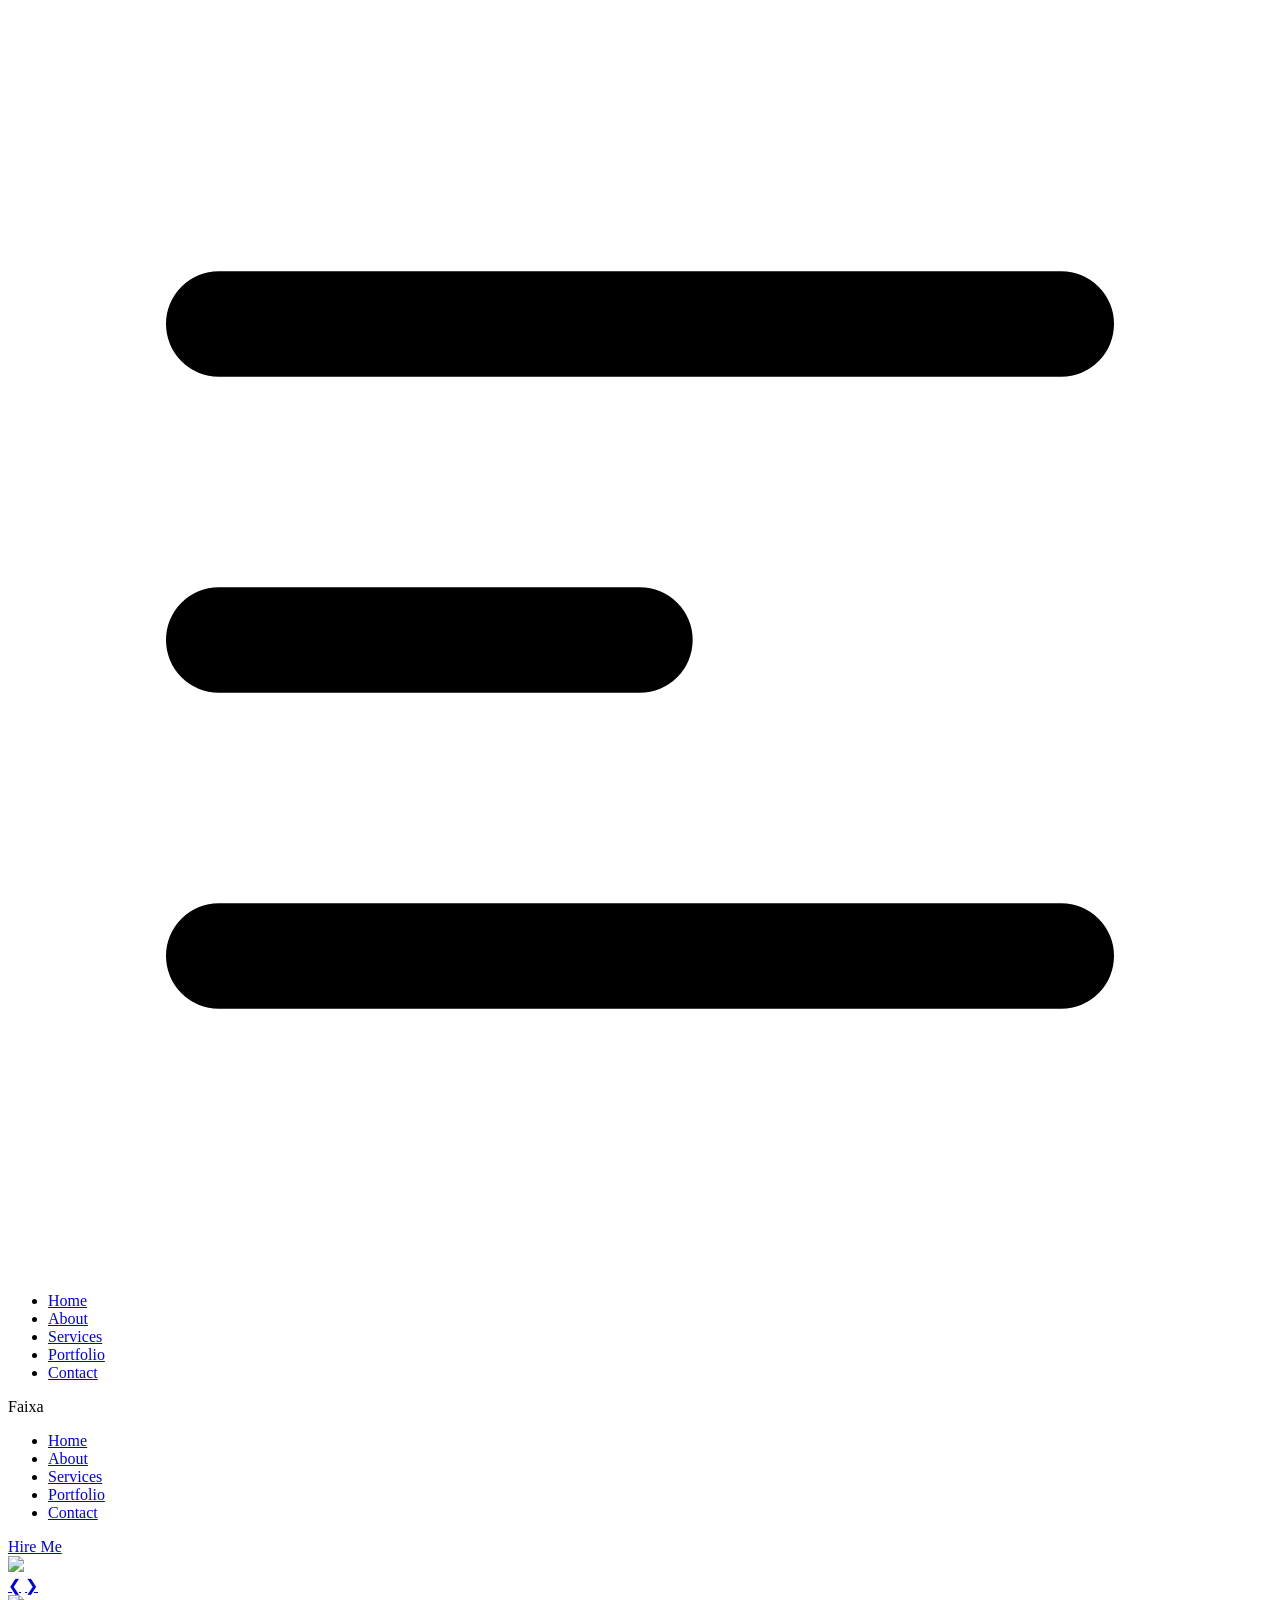
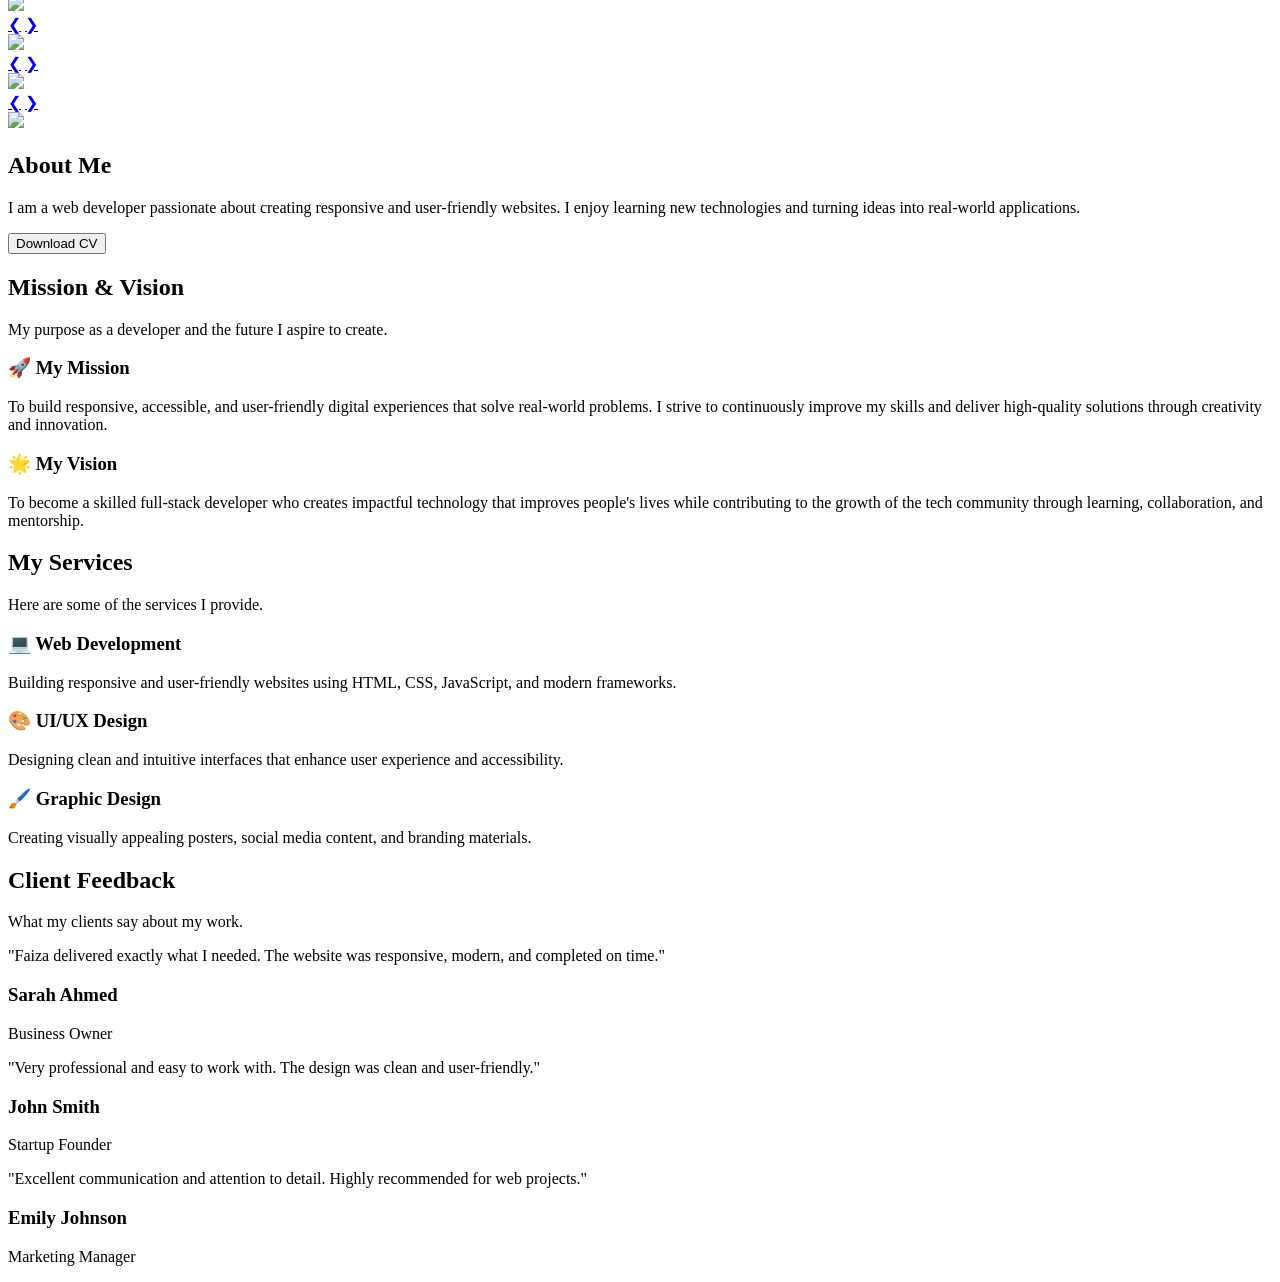
==== index.html @ 0e7f61b5 "Updaing navbar page links to navigate to different pages instead of sections within the same page." ====
<!DOCTYPE html>
<html lang="en">
<head>
    <meta charset="UTF-8">
    <meta name="viewport" content="width=device-width, initial-scale=1.0">
    <script src="https://cdn.jsdelivr.net/npm/@tailwindcss/browser@4"></script>
    <link href="https://cdn.jsdelivr.net/npm/daisyui@5" rel="stylesheet" type="text/css" />
    
    <title>My Portfolio</title>
</head>
<body>
    <nav class="bg-base-100 shadow-sm">
        <div class="navbar  container mx-auto">
  <div class="navbar-start">
    <div class="dropdown">
      <div tabindex="0" role="button" class="btn btn-ghost lg:hidden">
        <svg xmlns="http://www.w3.org/2000/svg" class="h-5 w-5" fill="none" viewBox="0 0 24 24" stroke="currentColor"> <path stroke-linecap="round" stroke-linejoin="round" stroke-width="2" d="M4 6h16M4 12h8m-8 6h16" /> </svg>
      </div>
      <ul
        tabindex="-1"
        class="menu menu-sm dropdown-content bg-base-100 rounded-box z-1 mt-3 w-52 p-2 shadow">
        <li><a href="home.html">Home</a></li>
      <li><a href="about.html">About</a></li>
      <li><a href="services.html">Services</a></li>
      <li><a href="portfolio.html">Portfolio</a></li>
      <li><a href="contact.html">Contact</a></li>
      </ul>
    </div>
    <a class="btn btn-ghost text-xl">Faixa</a>
  </div>

  <div class="navbar-center hidden lg:flex">
    <ul class="menu menu-horizontal px-1">
      <li><a href="home.html">Home</a></li>
      <li><a href="about.html">About</a></li>
      <li><a href="services.html">Services</a></li>
      <li><a href="portfolio.html">Portfolio</a></li>
      <li><a href="contact.html">Contact</a></li>
      
    </ul>
  </div>
  <div class="navbar-end">
    <a href="#hireme" class="btn">Hire Me</a>
  </div>
</div>
    </nav>
    <main><div class="carousel w-full">
  <div id="slide1" class="carousel-item relative w-full h-[600px]">
    <img
      src="https://i.pinimg.com/736x/22/bc/8e/22bc8ebef610eb881071e1a7007a7a80.jpg"
      class="w-full" />
    <div class="absolute left-5 right-5 top-1/2 flex -translate-y-1/2 transform justify-between">
      <a href="#slide4" class="btn btn-circle">❮</a>
      <a href="#slide2" class="btn btn-circle">❯</a>
    </div>
  </div>
  <div id="slide2" class="carousel-item relative w-full h-[600px]">
    <img
      src="https://i.pinimg.com/736x/4d/c4/6d/4dc46d4b3dd1cd8c952646f09e7aed79.jpg"
      class="w-full" />
    <div class="absolute left-5 right-5 top-1/2 flex -translate-y-1/2 transform justify-between">
      <a href="#slide1" class="btn btn-circle">❮</a>
      <a href="#slide3" class="btn btn-circle">❯</a>
    </div>
  </div>
  <div id="slide3" class="carousel-item relative w-full h-[600px]">
    <img
      src="https://i.pinimg.com/736x/68/aa/61/68aa613db13accf414562a2ec1fd72d7.jpg"
      class="w-full" />
    <div class="absolute left-5 right-5 top-1/2 flex -translate-y-1/2 transform justify-between">
      <a href="#slide2" class="btn btn-circle">❮</a>
      <a href="#slide4" class="btn btn-circle">❯</a>
    </div>
  </div>
  <div id="slide4" class="carousel-item relative w-full h-[600px]">
    <img
      src="https://i.pinimg.com/736x/a2/8c/6e/a28c6ef8f3b2a5c04f98ae726b7cadd8.jpg"
      class="w-full" />
    <div class="absolute left-5 right-5 top-1/2 flex -translate-y-1/2 transform justify-between">
      <a href="#slide3" class="btn btn-circle">❮</a>
      <a href="#slide1" class="btn btn-circle">❯</a>
    </div>
  </div>
</div>
  
 <section>
    <div class="container mx-auto my-10">
    <div class="grid lg:grid-cols-2 items-center w-full max-w-7xl mx-auto px-16 gap-16">

        <!-- Left -->
        <div class="flex-1">
            <img
                src="https://avatars.githubusercontent.com/u/109524293?v=4"
                class="w-full h-auto rounded-lg shadow-md"
            />
        </div>

        <!-- Right -->
        <div>
            <h1 class="text-6xl font-bold mb-6">
                About Me
            </h1>

            <p class="text-lg leading-8 mb-8">
                I am a web developer passionate about creating responsive
                and user-friendly websites. I enjoy learning new technologies
                and turning ideas into real-world applications.
            </p>

            <button class="btn btn-primary">
                Download CV
            </button>
        </div>

    </div>
</div>
 </section>

 <section class="bg-base-200 py-20">
    <div class="container mx-auto px-6">

        <!-- Section Title -->
        <div class="text-center mb-12">
            <h2 class="text-5xl font-bold">Mission & Vision</h2>
            <p class="mt-4 text-lg">
                My purpose as a developer and the future I aspire to create.
            </p>
        </div>

        <!-- Cards -->
        <div class="grid md:grid-cols-2 gap-8">

            <!-- Mission Card -->
            <div class="card bg-base-100 shadow-xl">
                <div class="card-body">
                    <h3 class="card-title text-3xl">
                        🚀 My Mission
                    </h3>

                    <p class="text-lg leading-8">
                        To build responsive, accessible, and user-friendly
                        digital experiences that solve real-world problems.
                        I strive to continuously improve my skills and deliver
                        high-quality solutions through creativity and innovation.
                    </p>
                </div>
            </div>

            <!-- Vision Card -->
            <div class="card bg-base-100 shadow-xl">
                <div class="card-body">
                    <h3 class="card-title text-3xl">
                        🌟 My Vision
                    </h3>

                    <p class="text-lg leading-8">
                        To become a skilled full-stack developer who creates
                        impactful technology that improves people's lives while
                        contributing to the growth of the tech community through
                        learning, collaboration, and mentorship.
                    </p>
                </div>
            </div>

        </div>

    </div>
</section>

<section id="services" class="py-20">
    <div class="container mx-auto px-6">

        <!-- Section Title -->
        <div class="text-center mb-12">
            <h2 class="text-5xl font-bold">My Services</h2>
            <p class="mt-4 text-lg">
                Here are some of the services I provide.
            </p>
        </div>

        <!-- Services Cards -->
        <div class="grid md:grid-cols-2 lg:grid-cols-3 gap-8">

            <!-- Web Development -->
            <div class="card bg-base-100 shadow-md">
                <div class="card-body">
                    <h3 class="card-title text-2xl">
                        💻 Web Development
                    </h3>
                    <p>
                        Building responsive and user-friendly websites using
                        HTML, CSS, JavaScript, and modern frameworks.
                    </p>
                </div>
            </div>

            <!-- UI/UX Design -->
            <div class="card bg-base-100 shadow-md">
                <div class="card-body">
                    <h3 class="card-title text-2xl">
                        🎨 UI/UX Design
                    </h3>
                    <p>
                        Designing clean and intuitive interfaces that enhance
                        user experience and accessibility.
                    </p>
                </div>
            </div>

            <!-- Graphic Design -->
            <div class="card bg-base-100 shadow-md">
                <div class="card-body">
                    <h3 class="card-title text-2xl">
                        🖌️ Graphic Design
                    </h3>
                    <p>
                        Creating visually appealing posters, social media
                        content, and branding materials.
                    </p>
                </div>
            </div>

        </div>

    </div>
</section>

<section class="bg-base-200 py-20">
    <div class="container mx-auto px-6">

        <!-- Section Title -->
        <div class="text-center mb-12">
            <h2 class="text-5xl font-bold">Client Feedback</h2>
            <p class="mt-4 text-lg">
                What my clients say about my work.
            </p>
        </div>

        <!-- Testimonials -->
        <div class="grid md:grid-cols-2 lg:grid-cols-3 gap-8">

            <!-- Testimonial 1 -->
            <div class="card bg-base-100 shadow-md">
                <div class="card-body">
                    <p>
                        "Faiza delivered exactly what I needed. The website was
                        responsive, modern, and completed on time."
                    </p>

                    <div class="mt-4">
                        <h3 class="font-bold">Sarah Ahmed</h3>
                        <p class="text-sm opacity-70">Business Owner</p>
                    </div>
                </div>
            </div>

            <!-- Testimonial 2 -->
            <div class="card bg-base-100 shadow-md">
                <div class="card-body">
                    <p>
                        "Very professional and easy to work with. The design
                        was clean and user-friendly."
                    </p>

                    <div class="mt-4">
                        <h3 class="font-bold">John Smith</h3>
                        <p class="text-sm opacity-70">Startup Founder</p>
                    </div>
                </div>
            </div>

            <!-- Testimonial 3 -->
            <div class="card bg-base-100 shadow-md">
                <div class="card-body">
                    <p>
                        "Excellent communication and attention to detail.
                        Highly recommended for web projects."
                    </p>

                    <div class="mt-4">
                        <h3 class="font-bold">Emily Johnson</h3>
                        <p class="text-sm opacity-70">Marketing Manager</p>
                    </div>
                </div>
            </div>

        </div>

    </div>
</section>
  </main>
    <footer></footer>
</body>
</html>
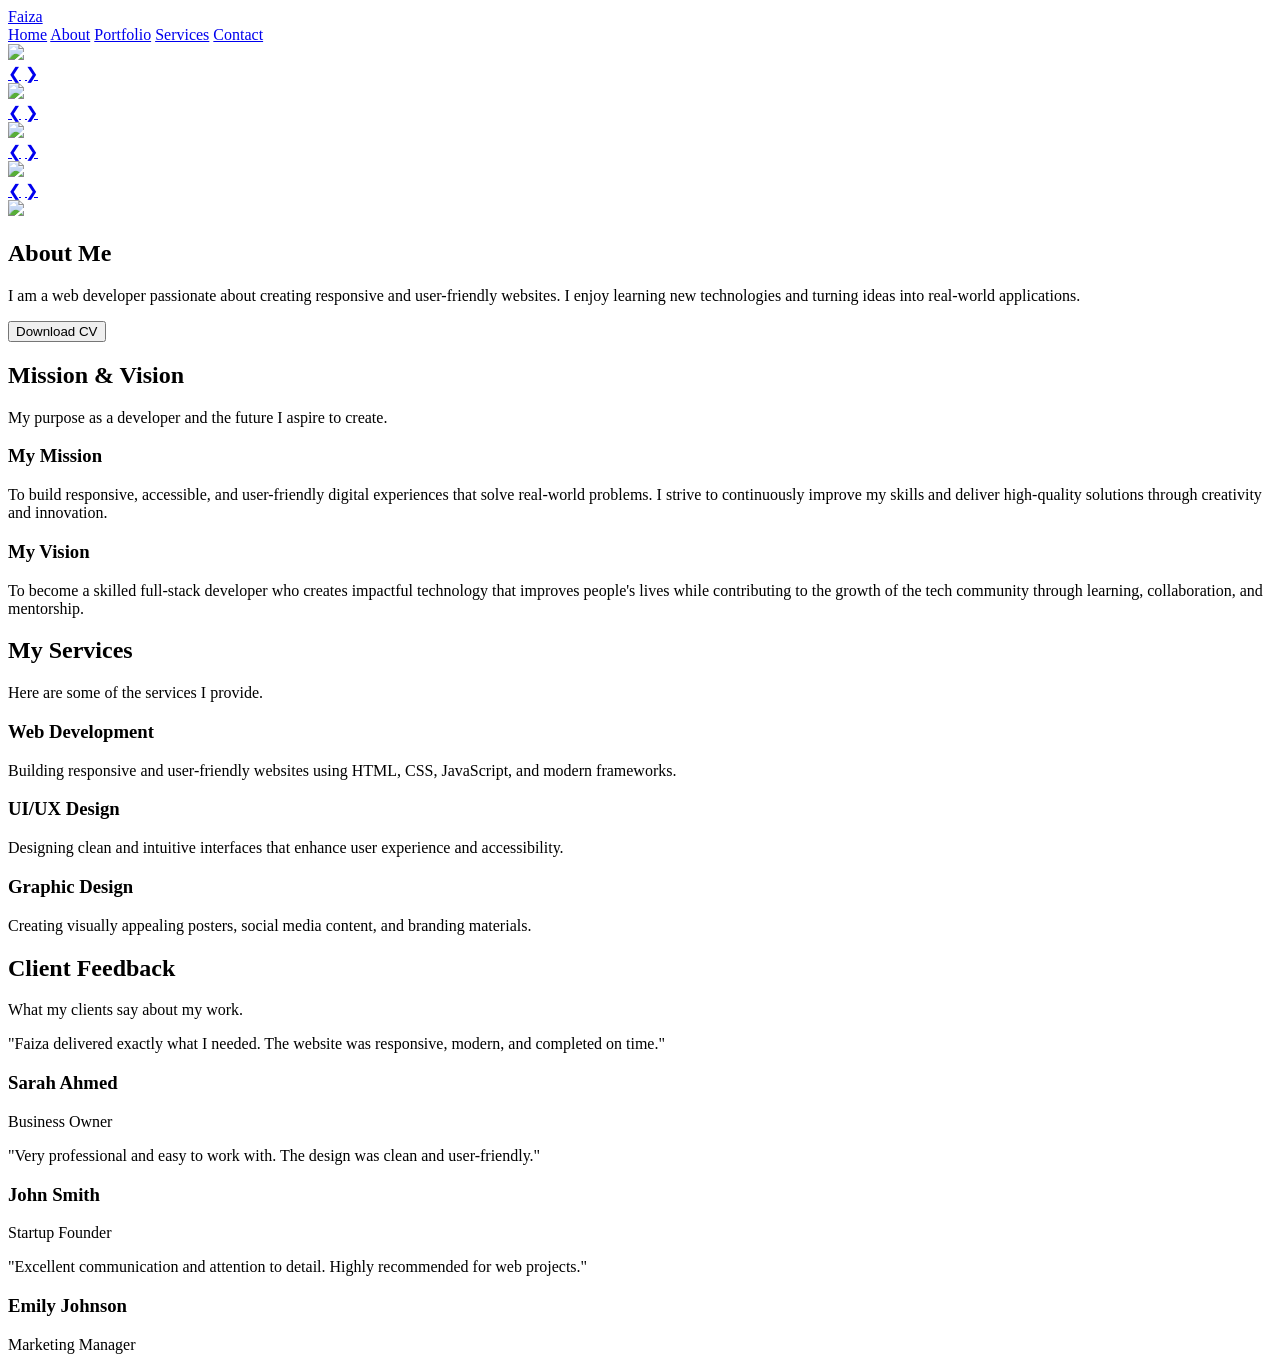
==== commit 534b085b: "Added Portfolio and Testimonials sections with a dark theme to index.html, and updated the About sec" ====
--- a/index.html
+++ b/index.html
@@ -1,294 +1,265 @@
-<!DOCTYPE html>
+<!doctype html>
 <html lang="en">
-<head>
-    <meta charset="UTF-8">
-    <meta name="viewport" content="width=device-width, initial-scale=1.0">
+  <head>
+    <meta charset="UTF-8" />
+    <meta name="viewport" content="width=device-width, initial-scale=1.0" />
     <script src="https://cdn.jsdelivr.net/npm/@tailwindcss/browser@4"></script>
-    <link href="https://cdn.jsdelivr.net/npm/daisyui@5" rel="stylesheet" type="text/css" />
-    
+    <link
+      href="https://cdn.jsdelivr.net/npm/daisyui@5"
+      rel="stylesheet"
+      type="text/css"
+    />
+
     <title>My Portfolio</title>
-</head>
-<body>
-    <nav class="bg-base-100 shadow-sm">
-        <div class="navbar  container mx-auto">
-  <div class="navbar-start">
-    <div class="dropdown">
-      <div tabindex="0" role="button" class="btn btn-ghost lg:hidden">
-        <svg xmlns="http://www.w3.org/2000/svg" class="h-5 w-5" fill="none" viewBox="0 0 24 24" stroke="currentColor"> <path stroke-linecap="round" stroke-linejoin="round" stroke-width="2" d="M4 6h16M4 12h8m-8 6h16" /> </svg>
+  </head>
+  <body class="bg-slate-950 text-slate-200">
+    <nav
+      class="sticky top-0 z-50 text-slate-200 glass border-b border-blue-500/30"
+    >
+      <div
+        class="flex flex-col md:flex-row max-w-7xl mx-auto items-center justify-between gap-4 px-6 py-4"
+      >
+        <a href="index.html" class="text-2xl font-extrabold">Faiza</a>
+        <div class="flex flex-wrap justify-center gap-5 text-sm font-semibold">
+          <a href="index.html" class="hover:text-blue-400">Home</a>
+          <a href="about.html" class="hover:text-blue-400">About</a>
+          <a href="portfolio.html" class="hover:text-blue-400">Portfolio</a>
+          <a href="services.html" class="hover:text-blue-400">Services</a>
+          <a href="contact.html" class="hover:text-blue-400">Contact</a>
+        </div>
       </div>
-      <ul
-        tabindex="-1"
-        class="menu menu-sm dropdown-content bg-base-100 rounded-box z-1 mt-3 w-52 p-2 shadow">
-        <li><a href="home.html">Home</a></li>
-      <li><a href="about.html">About</a></li>
-      <li><a href="services.html">Services</a></li>
-      <li><a href="portfolio.html">Portfolio</a></li>
-      <li><a href="contact.html">Contact</a></li>
-      </ul>
-    </div>
-    <a class="btn btn-ghost text-xl">Faixa</a>
-  </div>
-
-  <div class="navbar-center hidden lg:flex">
-    <ul class="menu menu-horizontal px-1">
-      <li><a href="home.html">Home</a></li>
-      <li><a href="about.html">About</a></li>
-      <li><a href="services.html">Services</a></li>
-      <li><a href="portfolio.html">Portfolio</a></li>
-      <li><a href="contact.html">Contact</a></li>
-      
-    </ul>
-  </div>
-  <div class="navbar-end">
-    <a href="#hireme" class="btn">Hire Me</a>
-  </div>
-</div>
     </nav>
-    <main><div class="carousel w-full">
-  <div id="slide1" class="carousel-item relative w-full h-[600px]">
-    <img
-      src="https://i.pinimg.com/736x/22/bc/8e/22bc8ebef610eb881071e1a7007a7a80.jpg"
-      class="w-full" />
-    <div class="absolute left-5 right-5 top-1/2 flex -translate-y-1/2 transform justify-between">
-      <a href="#slide4" class="btn btn-circle">❮</a>
-      <a href="#slide2" class="btn btn-circle">❯</a>
-    </div>
-  </div>
-  <div id="slide2" class="carousel-item relative w-full h-[600px]">
-    <img
-      src="https://i.pinimg.com/736x/4d/c4/6d/4dc46d4b3dd1cd8c952646f09e7aed79.jpg"
-      class="w-full" />
-    <div class="absolute left-5 right-5 top-1/2 flex -translate-y-1/2 transform justify-between">
-      <a href="#slide1" class="btn btn-circle">❮</a>
-      <a href="#slide3" class="btn btn-circle">❯</a>
-    </div>
-  </div>
-  <div id="slide3" class="carousel-item relative w-full h-[600px]">
-    <img
-      src="https://i.pinimg.com/736x/68/aa/61/68aa613db13accf414562a2ec1fd72d7.jpg"
-      class="w-full" />
-    <div class="absolute left-5 right-5 top-1/2 flex -translate-y-1/2 transform justify-between">
-      <a href="#slide2" class="btn btn-circle">❮</a>
-      <a href="#slide4" class="btn btn-circle">❯</a>
-    </div>
-  </div>
-  <div id="slide4" class="carousel-item relative w-full h-[600px]">
-    <img
-      src="https://i.pinimg.com/736x/a2/8c/6e/a28c6ef8f3b2a5c04f98ae726b7cadd8.jpg"
-      class="w-full" />
-    <div class="absolute left-5 right-5 top-1/2 flex -translate-y-1/2 transform justify-between">
-      <a href="#slide3" class="btn btn-circle">❮</a>
-      <a href="#slide1" class="btn btn-circle">❯</a>
-    </div>
-  </div>
-</div>
+
   
- <section>
-    <div class="container mx-auto my-10">
-    <div class="grid lg:grid-cols-2 items-center w-full max-w-7xl mx-auto px-16 gap-16">
-
-        <!-- Left -->
-        <div class="flex-1">
-            <img
+
+    <main>
+      <div class="carousel w-full">
+        <div id="slide1" class="carousel-item relative w-full h-[600px]">
+          <img
+            src="https://i.pinimg.com/736x/22/bc/8e/22bc8ebef610eb881071e1a7007a7a80.jpg"
+            class="w-full"
+          />
+          <div
+            class="absolute left-5 right-5 top-1/2 flex -translate-y-1/2 transform justify-between"
+          >
+            <a href="#slide4" class="btn btn-circle">❮</a>
+            <a href="#slide2" class="btn btn-circle">❯</a>
+          </div>
+        </div>
+        <div id="slide2" class="carousel-item relative w-full h-[600px]">
+          <img
+            src="https://i.pinimg.com/736x/4d/c4/6d/4dc46d4b3dd1cd8c952646f09e7aed79.jpg"
+            class="w-full"
+          />
+          <div
+            class="absolute left-5 right-5 top-1/2 flex -translate-y-1/2 transform justify-between"
+          >
+            <a href="#slide1" class="btn btn-circle">❮</a>
+            <a href="#slide3" class="btn btn-circle">❯</a>
+          </div>
+        </div>
+        <div id="slide3" class="carousel-item relative w-full h-[600px]">
+          <img
+            src="https://i.pinimg.com/736x/68/aa/61/68aa613db13accf414562a2ec1fd72d7.jpg"
+            class="w-full"
+          />
+          <div
+            class="absolute left-5 right-5 top-1/2 flex -translate-y-1/2 transform justify-between"
+          >
+            <a href="#slide2" class="btn btn-circle">❮</a>
+            <a href="#slide4" class="btn btn-circle">❯</a>
+          </div>
+        </div>
+        <div id="slide4" class="carousel-item relative w-full h-[600px]">
+          <img
+            src="https://i.pinimg.com/736x/a2/8c/6e/a28c6ef8f3b2a5c04f98ae726b7cadd8.jpg"
+            class="w-full"
+          />
+          <div
+            class="absolute left-5 right-5 top-1/2 flex -translate-y-1/2 transform justify-between"
+          >
+            <a href="#slide3" class="btn btn-circle">❮</a>
+            <a href="#slide1" class="btn btn-circle">❯</a>
+          </div>
+        </div>
+      </div>
+
+      <section>
+        <div class="container mx-auto my-10">
+          <div
+            class="grid lg:grid-cols-2 items-center w-full max-w-7xl mx-auto px-16 gap-16"
+          >
+            <!-- Left -->
+            <div class="flex-1">
+              <img
                 src="https://avatars.githubusercontent.com/u/109524293?v=4"
                 class="w-full h-auto rounded-lg shadow-md"
-            />
-        </div>
-
-        <!-- Right -->
-        <div>
-            <h1 class="text-6xl font-bold mb-6">
-                About Me
-            </h1>
-
-            <p class="text-lg leading-8 mb-8">
-                I am a web developer passionate about creating responsive
-                and user-friendly websites. I enjoy learning new technologies
-                and turning ideas into real-world applications.
-            </p>
-
-            <button class="btn btn-primary">
-                Download CV
-            </button>
-        </div>
-
-    </div>
-</div>
- </section>
-
- <section class="bg-base-200 py-20">
-    <div class="container mx-auto px-6">
-
-        <!-- Section Title -->
-        <div class="text-center mb-12">
+              />
+            </div>
+
+            <!-- Right -->
+            <div>
+              <h1 class="text-6xl font-bold mb-6">About Me</h1>
+
+              <p class="text-lg leading-8 mb-8">
+                I am a web developer passionate about creating responsive and
+                user-friendly websites. I enjoy learning new technologies and
+                turning ideas into real-world applications.
+              </p>
+
+              <button class="btn btn-primary">Download CV</button>
+            </div>
+          </div>
+        </div>
+      </section>
+
+      <section class="bg-slate-900/70 py-20">
+        <div class="container mx-auto px-6">
+          <!-- Section Title -->
+          <div class="text-center mb-12">
             <h2 class="text-5xl font-bold">Mission & Vision</h2>
             <p class="mt-4 text-lg">
-                My purpose as a developer and the future I aspire to create.
+              My purpose as a developer and the future I aspire to create.
             </p>
-        </div>
-
-        <!-- Cards -->
-        <div class="grid md:grid-cols-2 gap-8">
-
+          </div>
+
+          <!-- Cards -->
+          <div class="grid md:grid-cols-2 gap-8">
             <!-- Mission Card -->
-            <div class="card bg-base-100 shadow-xl">
-                <div class="card-body">
-                    <h3 class="card-title text-3xl">
-                        🚀 My Mission
-                    </h3>
-
-                    <p class="text-lg leading-8">
-                        To build responsive, accessible, and user-friendly
-                        digital experiences that solve real-world problems.
-                        I strive to continuously improve my skills and deliver
-                        high-quality solutions through creativity and innovation.
-                    </p>
+            <div class="card bg-slate-900/70 shadow-xl ">
+              <div class="card-body">
+                <h3 class="card-title text-3xl text-white">My Mission</h3>
+
+                <p class="text-lg leading-8">
+                  To build responsive, accessible, and user-friendly digital
+                  experiences that solve real-world problems. I strive to
+                  continuously improve my skills and deliver high-quality
+                  solutions through creativity and innovation.
+                </p>
+              </div>
+            </div>
+
+            <!-- Vision Card -->
+            <div class="card bg-slate-900/70 shadow-xl">
+              <div class="card-body">
+                <h3 class="card-title text-3xl text-white">My Vision</h3>
+
+                <p class="text-lg leading-8">
+                  To become a skilled full-stack developer who creates impactful
+                  technology that improves people's lives while contributing to
+                  the growth of the tech community through learning,
+                  collaboration, and mentorship.
+                </p>
+              </div>
+            </div>
+          </div>
+        </div>
+      </section>
+
+      <section id="services" class="py-20">
+        <div class="container mx-auto px-6">
+          <!-- Section Title -->
+          <div class="text-center mb-12">
+            <h2 class="text-5xl font-bold">My Services</h2>
+            <p class="mt-4 text-lg">Here are some of the services I provide.</p>
+          </div>
+
+          <!-- Services Cards -->
+          <div class="grid md:grid-cols-2 lg:grid-cols-3 gap-8">
+            <!-- Web Development -->
+            <div class="card bg-slate-900/70 shadow-md">
+              <div class="card-body">
+                <h3 class="card-title text-2xl">Web Development</h3>
+                <p>
+                  Building responsive and user-friendly websites using HTML,
+                  CSS, JavaScript, and modern frameworks.
+                </p>
+              </div>
+            </div>
+
+            <!-- UI/UX Design -->
+            <div class="card bg-slate-900/70 shadow-md">
+              <div class="card-body">
+                <h3 class="card-title text-2xl">UI/UX Design</h3>
+                <p>
+                  Designing clean and intuitive interfaces that enhance user
+                  experience and accessibility.
+                </p>
+              </div>
+            </div>
+
+            <!-- Graphic Design -->
+            <div class="card bg-slate-900/70 shadow-md">
+              <div class="card-body">
+                <h3 class="card-title text-2xl">Graphic Design</h3>
+                <p>
+                  Creating visually appealing posters, social media content, and
+                  branding materials.
+                </p>
+              </div>
+            </div>
+          </div>
+        </div>
+      </section>
+
+      <section class="bg-slate-900/70 py-20">
+        <div class="container mx-auto px-6">
+          <!-- Section Title -->
+          <div class="text-center mb-12">
+            <h2 class="text-5xl font-bold">Client Feedback</h2>
+            <p class="mt-4 text-lg">What my clients say about my work.</p>
+          </div>
+
+          <!-- Testimonials -->
+          <div class="grid md:grid-cols-2 lg:grid-cols-3 gap-8">
+            <!-- Testimonial 1 -->
+            <div class="card bg-slate-900/70 shadow-md">
+              <div class="card-body">
+                <p>
+                  "Faiza delivered exactly what I needed. The website was
+                  responsive, modern, and completed on time."
+                </p>
+
+                <div class="mt-4">
+                  <h3 class="font-bold">Sarah Ahmed</h3>
+                  <p class="text-sm opacity-70">Business Owner</p>
                 </div>
-            </div>
-
-            <!-- Vision Card -->
-            <div class="card bg-base-100 shadow-xl">
-                <div class="card-body">
-                    <h3 class="card-title text-3xl">
-                        🌟 My Vision
-                    </h3>
-
-                    <p class="text-lg leading-8">
-                        To become a skilled full-stack developer who creates
-                        impactful technology that improves people's lives while
-                        contributing to the growth of the tech community through
-                        learning, collaboration, and mentorship.
-                    </p>
+              </div>
+            </div>
+
+            <!-- Testimonial 2 -->
+            <div class="card bg-slate-900/70 shadow-md">
+              <div class="card-body">
+                <p>
+                  "Very professional and easy to work with. The design was clean
+                  and user-friendly."
+                </p>
+
+                <div class="mt-4">
+                  <h3 class="font-bold">John Smith</h3>
+                  <p class="text-sm opacity-70">Startup Founder</p>
                 </div>
-            </div>
-
-        </div>
-
-    </div>
-</section>
-
-<section id="services" class="py-20">
-    <div class="container mx-auto px-6">
-
-        <!-- Section Title -->
-        <div class="text-center mb-12">
-            <h2 class="text-5xl font-bold">My Services</h2>
-            <p class="mt-4 text-lg">
-                Here are some of the services I provide.
-            </p>
-        </div>
-
-        <!-- Services Cards -->
-        <div class="grid md:grid-cols-2 lg:grid-cols-3 gap-8">
-
-            <!-- Web Development -->
-            <div class="card bg-base-100 shadow-md">
-                <div class="card-body">
-                    <h3 class="card-title text-2xl">
-                        💻 Web Development
-                    </h3>
-                    <p>
-                        Building responsive and user-friendly websites using
-                        HTML, CSS, JavaScript, and modern frameworks.
-                    </p>
+              </div>
+            </div>
+
+            <!-- Testimonial 3 -->
+            <div class="card bg-slate-900/70 shadow-md">
+              <div class="card-body">
+                <p>
+                  "Excellent communication and attention to detail. Highly
+                  recommended for web projects."
+                </p>
+
+                <div class="mt-4">
+                  <h3 class="font-bold">Emily Johnson</h3>
+                  <p class="text-sm opacity-70">Marketing Manager</p>
                 </div>
-            </div>
-
-            <!-- UI/UX Design -->
-            <div class="card bg-base-100 shadow-md">
-                <div class="card-body">
-                    <h3 class="card-title text-2xl">
-                        🎨 UI/UX Design
-                    </h3>
-                    <p>
-                        Designing clean and intuitive interfaces that enhance
-                        user experience and accessibility.
-                    </p>
-                </div>
-            </div>
-
-            <!-- Graphic Design -->
-            <div class="card bg-base-100 shadow-md">
-                <div class="card-body">
-                    <h3 class="card-title text-2xl">
-                        🖌️ Graphic Design
-                    </h3>
-                    <p>
-                        Creating visually appealing posters, social media
-                        content, and branding materials.
-                    </p>
-                </div>
-            </div>
-
-        </div>
-
-    </div>
-</section>
-
-<section class="bg-base-200 py-20">
-    <div class="container mx-auto px-6">
-
-        <!-- Section Title -->
-        <div class="text-center mb-12">
-            <h2 class="text-5xl font-bold">Client Feedback</h2>
-            <p class="mt-4 text-lg">
-                What my clients say about my work.
-            </p>
-        </div>
-
-        <!-- Testimonials -->
-        <div class="grid md:grid-cols-2 lg:grid-cols-3 gap-8">
-
-            <!-- Testimonial 1 -->
-            <div class="card bg-base-100 shadow-md">
-                <div class="card-body">
-                    <p>
-                        "Faiza delivered exactly what I needed. The website was
-                        responsive, modern, and completed on time."
-                    </p>
-
-                    <div class="mt-4">
-                        <h3 class="font-bold">Sarah Ahmed</h3>
-                        <p class="text-sm opacity-70">Business Owner</p>
-                    </div>
-                </div>
-            </div>
-
-            <!-- Testimonial 2 -->
-            <div class="card bg-base-100 shadow-md">
-                <div class="card-body">
-                    <p>
-                        "Very professional and easy to work with. The design
-                        was clean and user-friendly."
-                    </p>
-
-                    <div class="mt-4">
-                        <h3 class="font-bold">John Smith</h3>
-                        <p class="text-sm opacity-70">Startup Founder</p>
-                    </div>
-                </div>
-            </div>
-
-            <!-- Testimonial 3 -->
-            <div class="card bg-base-100 shadow-md">
-                <div class="card-body">
-                    <p>
-                        "Excellent communication and attention to detail.
-                        Highly recommended for web projects."
-                    </p>
-
-                    <div class="mt-4">
-                        <h3 class="font-bold">Emily Johnson</h3>
-                        <p class="text-sm opacity-70">Marketing Manager</p>
-                    </div>
-                </div>
-            </div>
-
-        </div>
-
-    </div>
-</section>
-  </main>
+              </div>
+            </div>
+          </div>
+        </div>
+      </section>
+    </main>
     <footer></footer>
-</body>
-</html>+  </body>
+</html>
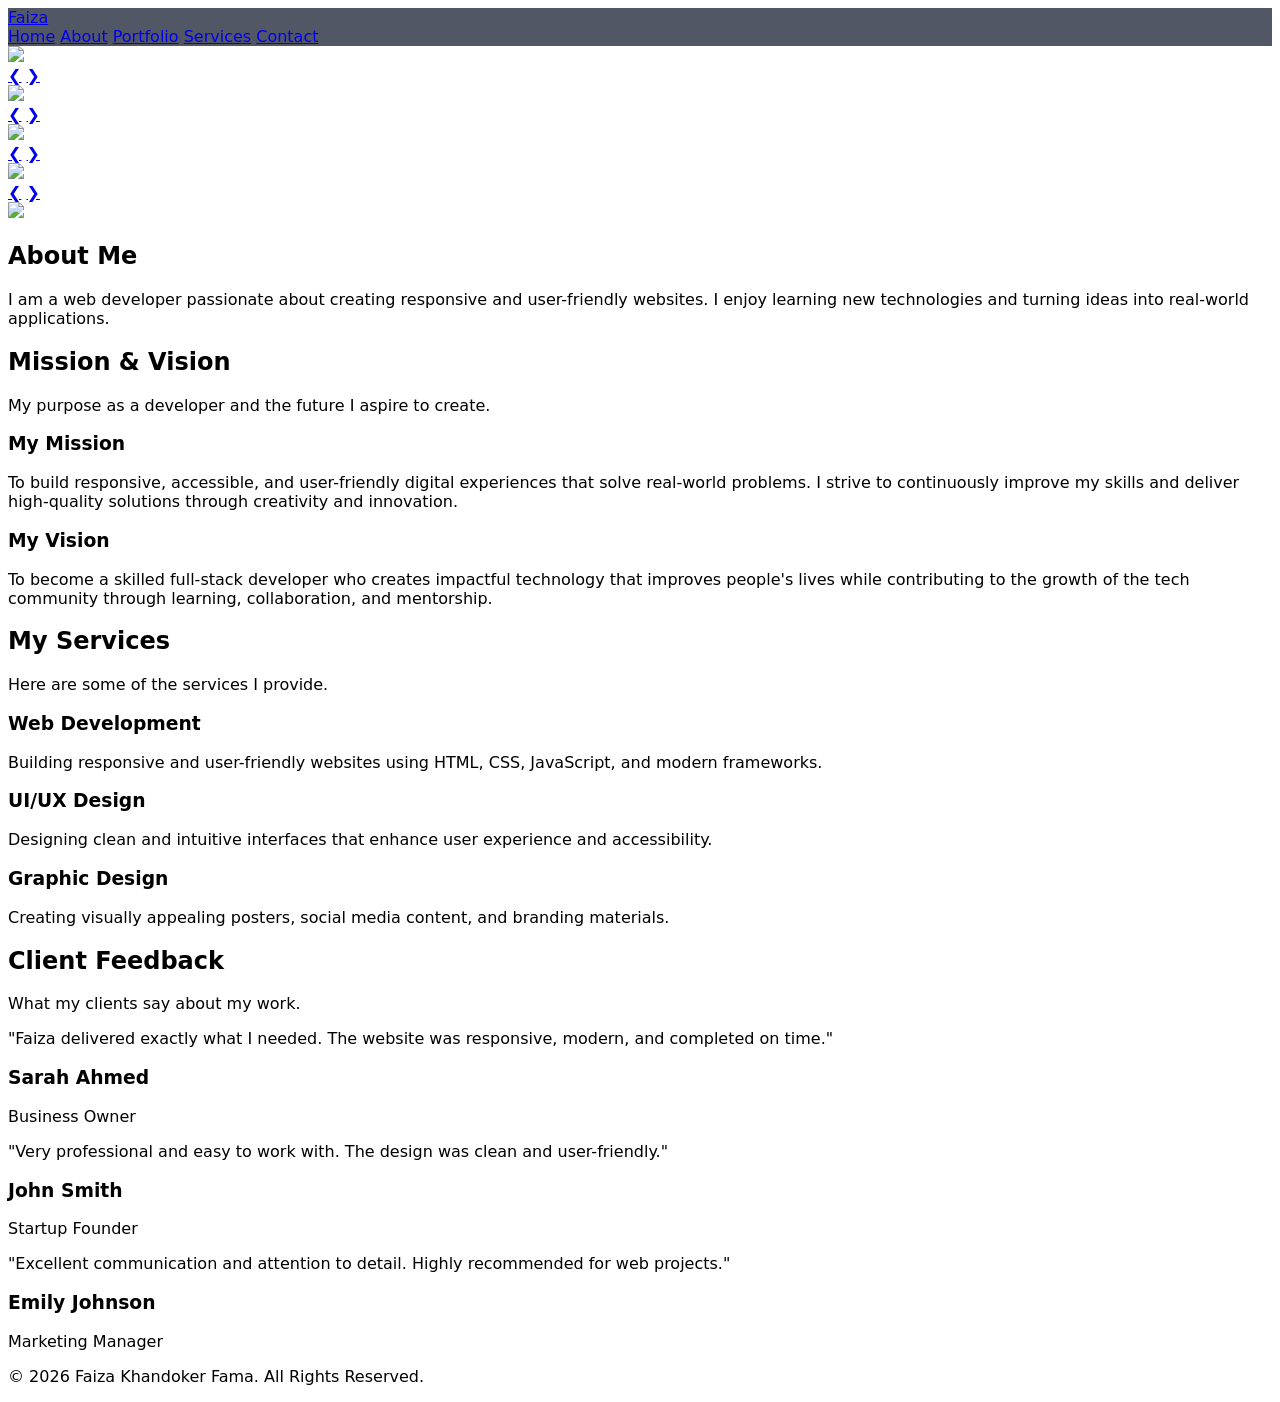
==== commit 597a4d0b: "updated homepage" ====
--- a/index.html
+++ b/index.html
@@ -9,6 +9,8 @@
       rel="stylesheet"
       type="text/css"
     />
+
+    <link rel="stylesheet" href="style.css" />
 
     <title>My Portfolio</title>
   </head>
@@ -107,7 +109,7 @@
                 turning ideas into real-world applications.
               </p>
 
-              <button class="btn btn-primary">Download CV</button>
+              
             </div>
           </div>
         </div>
@@ -260,6 +262,11 @@
         </div>
       </section>
     </main>
-    <footer></footer>
+    <footer
+      class="bg-black border-t border-blue-500/30 py-8 text-center text-slate-400"
+    >
+      <p>© 2026 Faiza Khandoker Fama. All Rights Reserved.</p>
+      <p id="live-datetime" class="mt-3 text-sm text-blue-400 font-mono"></p>
+    </footer>
   </body>
 </html>
--- a/style.css
+++ b/style.css
@@ -0,0 +1,46 @@
+html {
+  scroll-behavior: smooth;
+}
+body {
+  font-family:
+    Inter,
+    system-ui,
+    -apple-system,
+    BlinkMacSystemFont,
+    "Segoe UI",
+    sans-serif;
+}
+.glass {
+  background: rgba(15, 23, 42, 0.72);
+  backdrop-filter: blur(16px);
+}
+.blue-glow {
+  box-shadow: 0 0 35px rgba(59, 130, 246, 0.25);
+}
+.card-hover {
+  transition: all 0.3s ease;
+}
+.card-hover:hover {
+  transform: translateY(-8px);
+  box-shadow: 0 20px 45px rgba(59, 130, 246, 0.22);
+}
+.gradient-text {
+  background: linear-gradient(90deg, #60a5fa, #38bdf8, #a78bfa);
+  -webkit-background-clip: text;
+  background-clip: text;
+  color: transparent;
+}
+.section-title {
+  font-size: clamp(2rem, 4vw, 3rem);
+  font-weight: 800;
+  color: white;
+}
+.page-hero {
+  background:
+    radial-gradient(
+      circle at top left,
+      rgba(37, 99, 235, 0.35),
+      transparent 35%
+    ),
+    linear-gradient(135deg, #020617, #0f172a, #020617);
+}
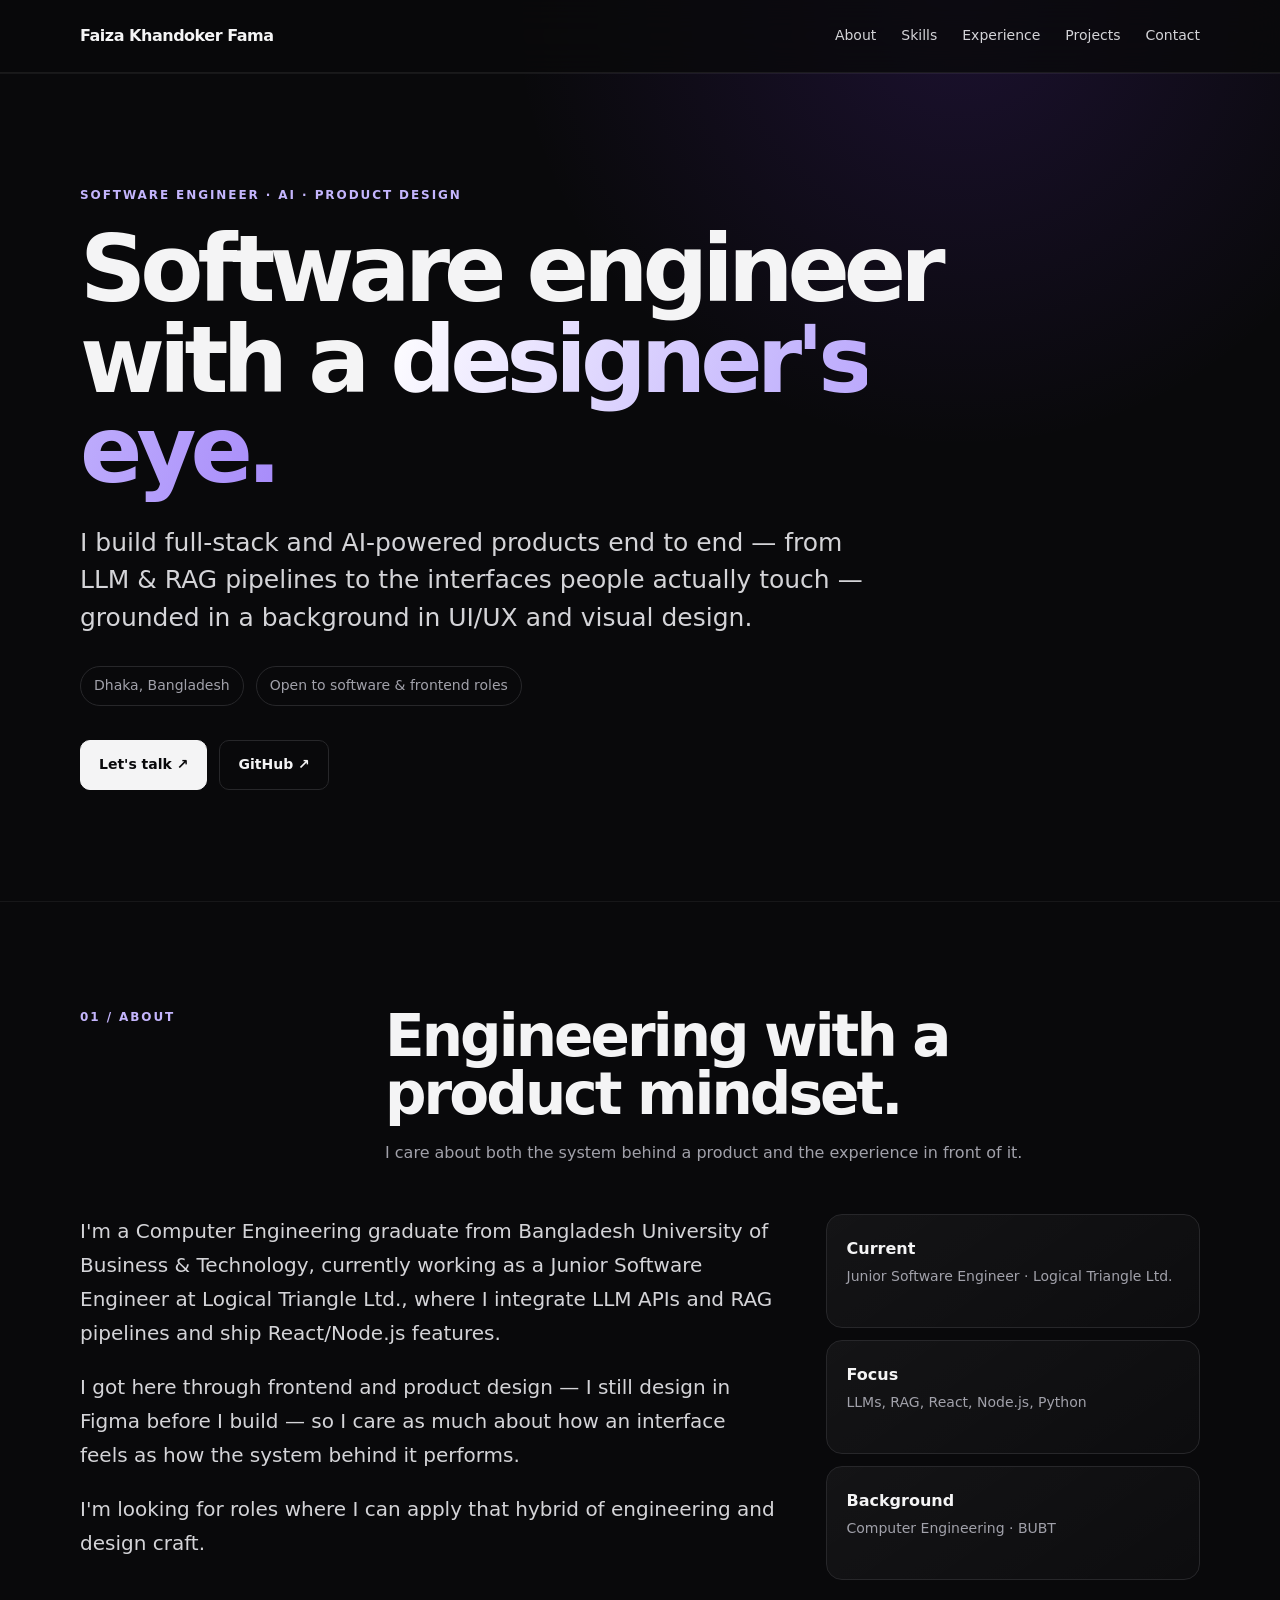
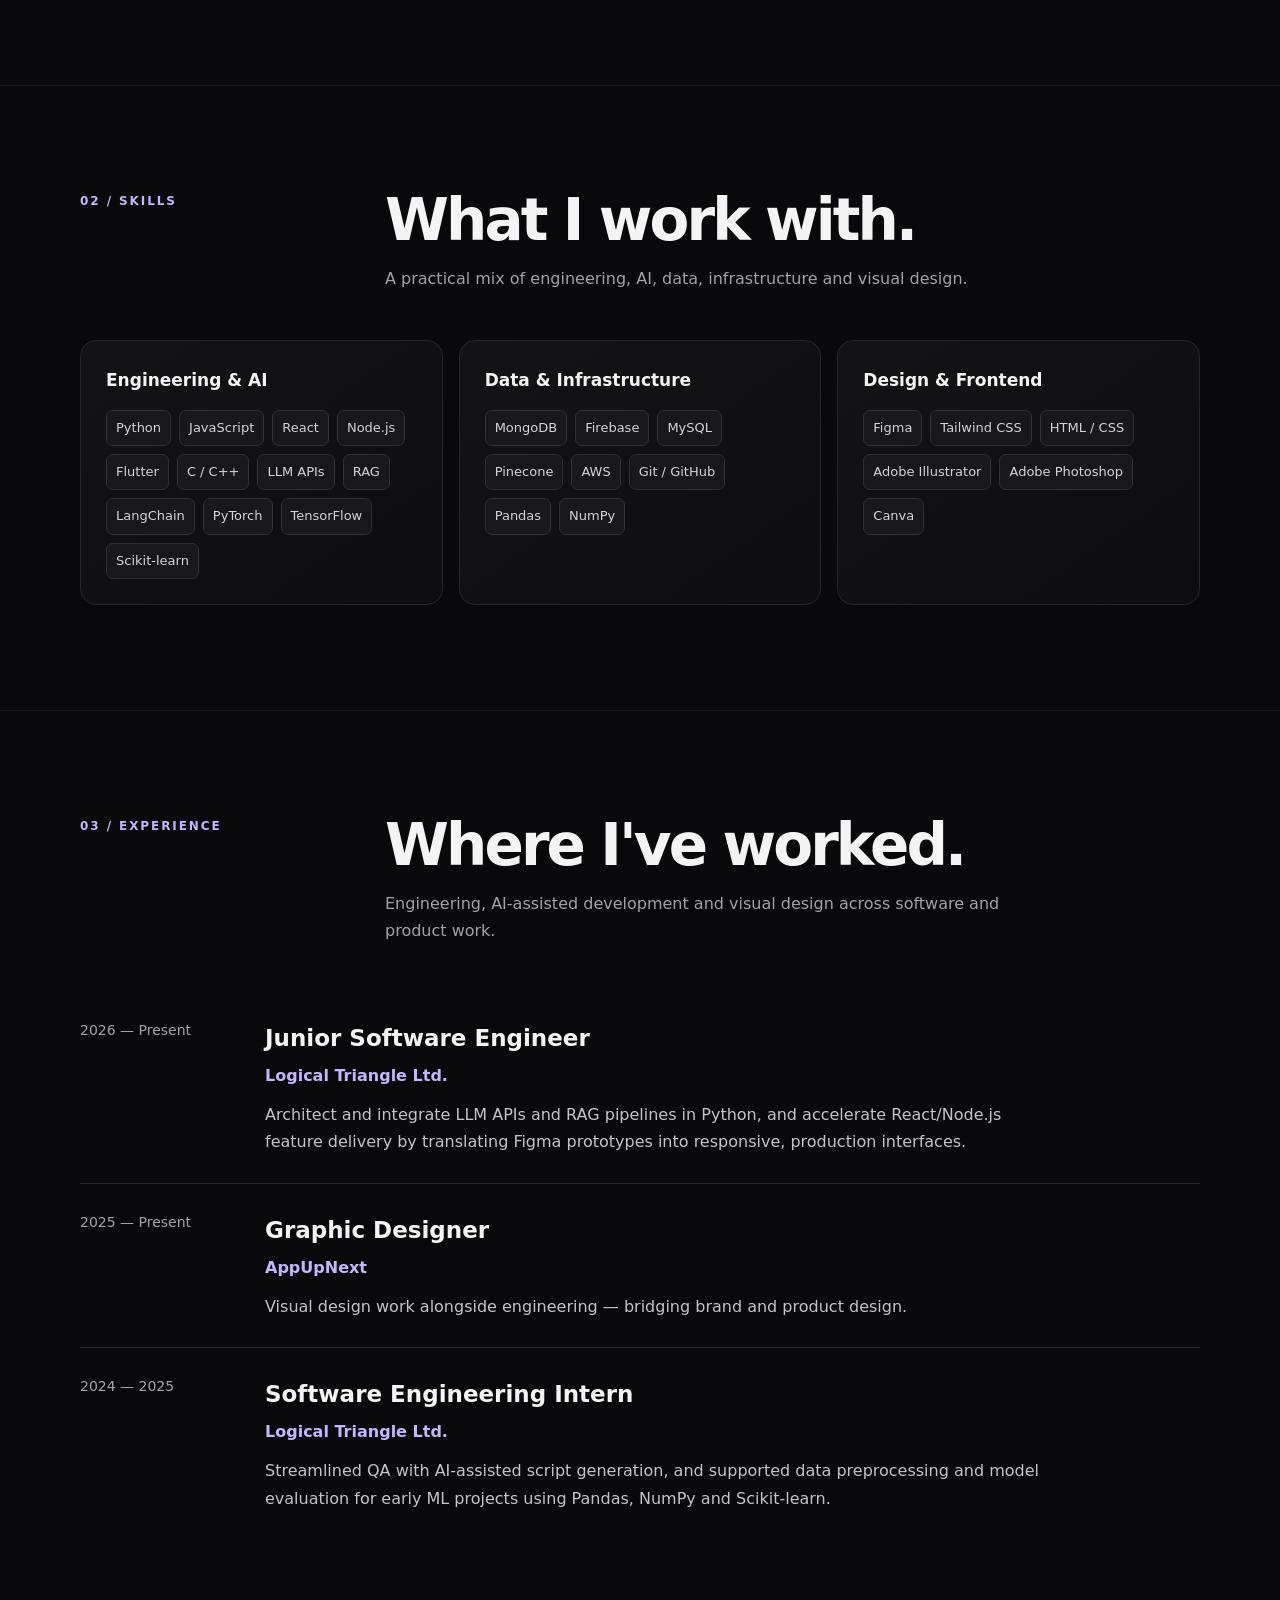
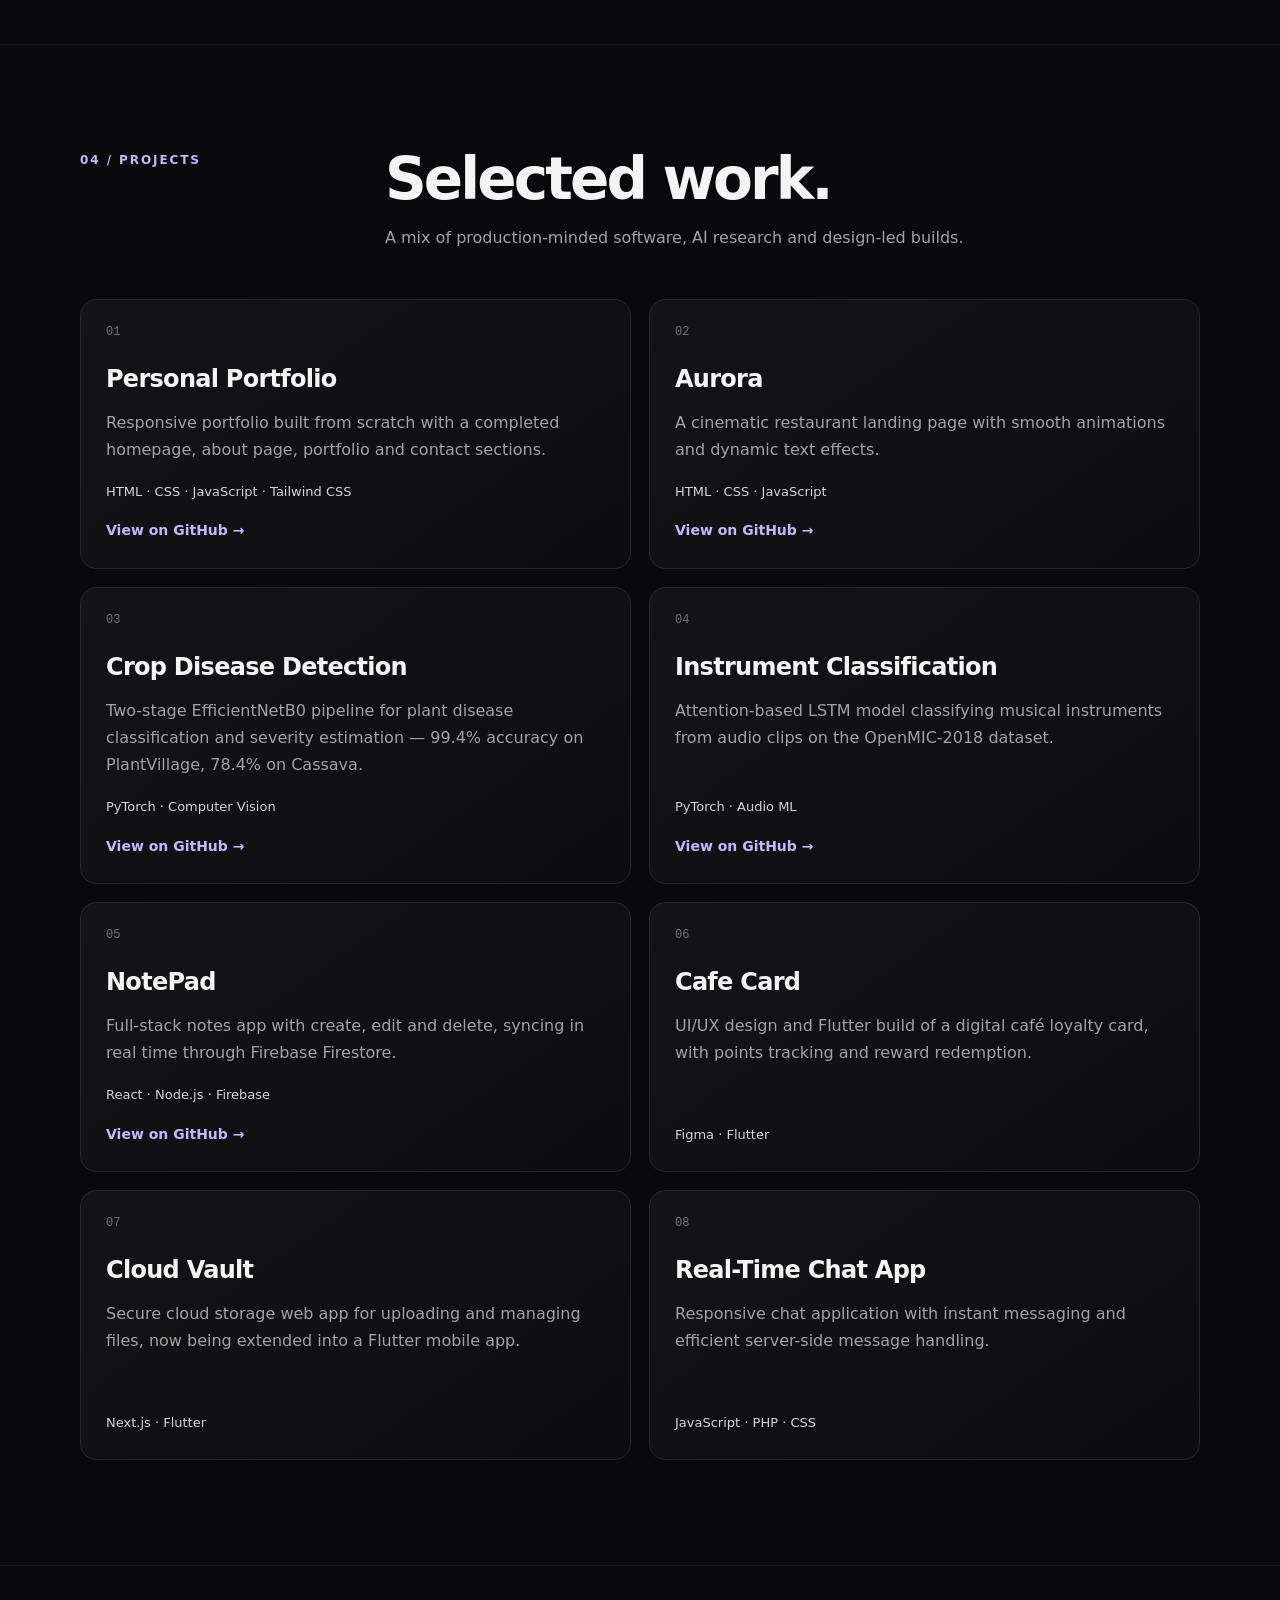
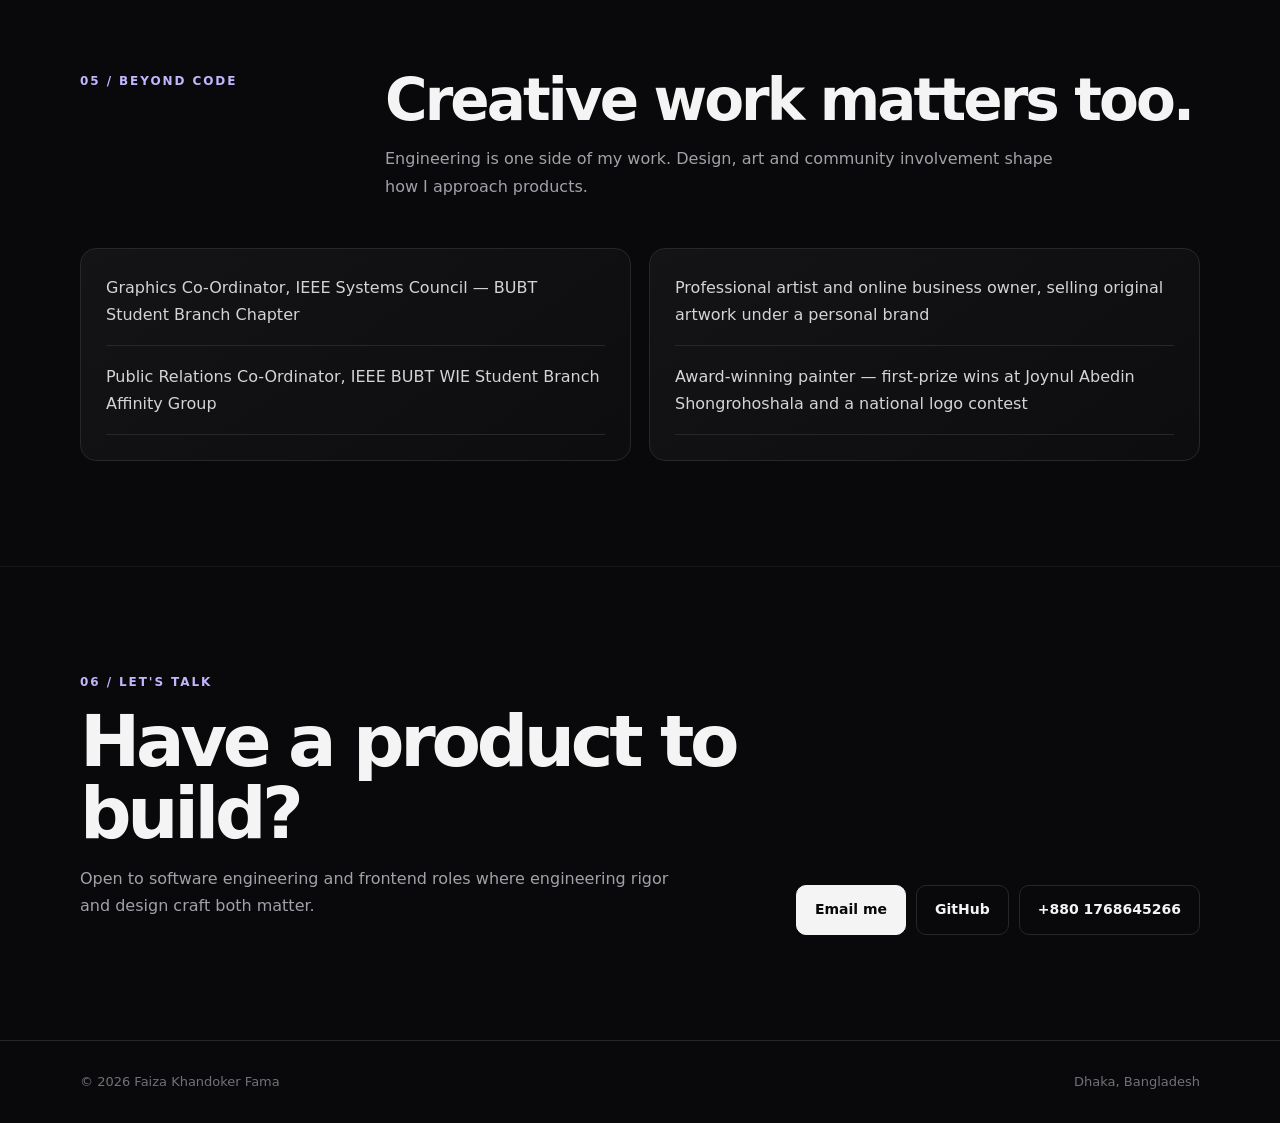
==== commit 196f783c: "Build single-page software engineering portfolio" ====
--- a/index.html
+++ b/index.html
@@ -1,272 +1,43 @@
 <!doctype html>
 <html lang="en">
-  <head>
-    <meta charset="UTF-8" />
-    <meta name="viewport" content="width=device-width, initial-scale=1.0" />
-    <script src="https://cdn.jsdelivr.net/npm/@tailwindcss/browser@4"></script>
-    <link
-      href="https://cdn.jsdelivr.net/npm/daisyui@5"
-      rel="stylesheet"
-      type="text/css"
-    />
-
-    <link rel="stylesheet" href="style.css" />
-
-    <title>My Portfolio</title>
-  </head>
-  <body class="bg-slate-950 text-slate-200">
-    <nav
-      class="sticky top-0 z-50 text-slate-200 glass border-b border-blue-500/30"
-    >
-      <div
-        class="flex flex-col md:flex-row max-w-7xl mx-auto items-center justify-between gap-4 px-6 py-4"
-      >
-        <a href="index.html" class="text-2xl font-extrabold">Faiza</a>
-        <div class="flex flex-wrap justify-center gap-5 text-sm font-semibold">
-          <a href="index.html" class="hover:text-blue-400">Home</a>
-          <a href="about.html" class="hover:text-blue-400">About</a>
-          <a href="portfolio.html" class="hover:text-blue-400">Portfolio</a>
-          <a href="services.html" class="hover:text-blue-400">Services</a>
-          <a href="contact.html" class="hover:text-blue-400">Contact</a>
-        </div>
-      </div>
-    </nav>
-
-  
-
-    <main>
-      <div class="carousel w-full">
-        <div id="slide1" class="carousel-item relative w-full h-[600px]">
-          <img
-            src="https://i.pinimg.com/736x/22/bc/8e/22bc8ebef610eb881071e1a7007a7a80.jpg"
-            class="w-full"
-          />
-          <div
-            class="absolute left-5 right-5 top-1/2 flex -translate-y-1/2 transform justify-between"
-          >
-            <a href="#slide4" class="btn btn-circle">❮</a>
-            <a href="#slide2" class="btn btn-circle">❯</a>
-          </div>
-        </div>
-        <div id="slide2" class="carousel-item relative w-full h-[600px]">
-          <img
-            src="https://i.pinimg.com/736x/4d/c4/6d/4dc46d4b3dd1cd8c952646f09e7aed79.jpg"
-            class="w-full"
-          />
-          <div
-            class="absolute left-5 right-5 top-1/2 flex -translate-y-1/2 transform justify-between"
-          >
-            <a href="#slide1" class="btn btn-circle">❮</a>
-            <a href="#slide3" class="btn btn-circle">❯</a>
-          </div>
-        </div>
-        <div id="slide3" class="carousel-item relative w-full h-[600px]">
-          <img
-            src="https://i.pinimg.com/736x/68/aa/61/68aa613db13accf414562a2ec1fd72d7.jpg"
-            class="w-full"
-          />
-          <div
-            class="absolute left-5 right-5 top-1/2 flex -translate-y-1/2 transform justify-between"
-          >
-            <a href="#slide2" class="btn btn-circle">❮</a>
-            <a href="#slide4" class="btn btn-circle">❯</a>
-          </div>
-        </div>
-        <div id="slide4" class="carousel-item relative w-full h-[600px]">
-          <img
-            src="https://i.pinimg.com/736x/a2/8c/6e/a28c6ef8f3b2a5c04f98ae726b7cadd8.jpg"
-            class="w-full"
-          />
-          <div
-            class="absolute left-5 right-5 top-1/2 flex -translate-y-1/2 transform justify-between"
-          >
-            <a href="#slide3" class="btn btn-circle">❮</a>
-            <a href="#slide1" class="btn btn-circle">❯</a>
-          </div>
-        </div>
-      </div>
-
-      <section>
-        <div class="container mx-auto my-10">
-          <div
-            class="grid lg:grid-cols-2 items-center w-full max-w-7xl mx-auto px-16 gap-16"
-          >
-            <!-- Left -->
-            <div class="flex-1">
-              <img
-                src="https://avatars.githubusercontent.com/u/109524293?v=4"
-                class="w-full h-auto rounded-lg shadow-md"
-              />
-            </div>
-
-            <!-- Right -->
-            <div>
-              <h1 class="text-6xl font-bold mb-6">About Me</h1>
-
-              <p class="text-lg leading-8 mb-8">
-                I am a web developer passionate about creating responsive and
-                user-friendly websites. I enjoy learning new technologies and
-                turning ideas into real-world applications.
-              </p>
-
-              
-            </div>
-          </div>
-        </div>
-      </section>
-
-      <section class="bg-slate-900/70 py-20">
-        <div class="container mx-auto px-6">
-          <!-- Section Title -->
-          <div class="text-center mb-12">
-            <h2 class="text-5xl font-bold">Mission & Vision</h2>
-            <p class="mt-4 text-lg">
-              My purpose as a developer and the future I aspire to create.
-            </p>
-          </div>
-
-          <!-- Cards -->
-          <div class="grid md:grid-cols-2 gap-8">
-            <!-- Mission Card -->
-            <div class="card bg-slate-900/70 shadow-xl ">
-              <div class="card-body">
-                <h3 class="card-title text-3xl text-white">My Mission</h3>
-
-                <p class="text-lg leading-8">
-                  To build responsive, accessible, and user-friendly digital
-                  experiences that solve real-world problems. I strive to
-                  continuously improve my skills and deliver high-quality
-                  solutions through creativity and innovation.
-                </p>
-              </div>
-            </div>
-
-            <!-- Vision Card -->
-            <div class="card bg-slate-900/70 shadow-xl">
-              <div class="card-body">
-                <h3 class="card-title text-3xl text-white">My Vision</h3>
-
-                <p class="text-lg leading-8">
-                  To become a skilled full-stack developer who creates impactful
-                  technology that improves people's lives while contributing to
-                  the growth of the tech community through learning,
-                  collaboration, and mentorship.
-                </p>
-              </div>
-            </div>
-          </div>
-        </div>
-      </section>
-
-      <section id="services" class="py-20">
-        <div class="container mx-auto px-6">
-          <!-- Section Title -->
-          <div class="text-center mb-12">
-            <h2 class="text-5xl font-bold">My Services</h2>
-            <p class="mt-4 text-lg">Here are some of the services I provide.</p>
-          </div>
-
-          <!-- Services Cards -->
-          <div class="grid md:grid-cols-2 lg:grid-cols-3 gap-8">
-            <!-- Web Development -->
-            <div class="card bg-slate-900/70 shadow-md">
-              <div class="card-body">
-                <h3 class="card-title text-2xl">Web Development</h3>
-                <p>
-                  Building responsive and user-friendly websites using HTML,
-                  CSS, JavaScript, and modern frameworks.
-                </p>
-              </div>
-            </div>
-
-            <!-- UI/UX Design -->
-            <div class="card bg-slate-900/70 shadow-md">
-              <div class="card-body">
-                <h3 class="card-title text-2xl">UI/UX Design</h3>
-                <p>
-                  Designing clean and intuitive interfaces that enhance user
-                  experience and accessibility.
-                </p>
-              </div>
-            </div>
-
-            <!-- Graphic Design -->
-            <div class="card bg-slate-900/70 shadow-md">
-              <div class="card-body">
-                <h3 class="card-title text-2xl">Graphic Design</h3>
-                <p>
-                  Creating visually appealing posters, social media content, and
-                  branding materials.
-                </p>
-              </div>
-            </div>
-          </div>
-        </div>
-      </section>
-
-      <section class="bg-slate-900/70 py-20">
-        <div class="container mx-auto px-6">
-          <!-- Section Title -->
-          <div class="text-center mb-12">
-            <h2 class="text-5xl font-bold">Client Feedback</h2>
-            <p class="mt-4 text-lg">What my clients say about my work.</p>
-          </div>
-
-          <!-- Testimonials -->
-          <div class="grid md:grid-cols-2 lg:grid-cols-3 gap-8">
-            <!-- Testimonial 1 -->
-            <div class="card bg-slate-900/70 shadow-md">
-              <div class="card-body">
-                <p>
-                  "Faiza delivered exactly what I needed. The website was
-                  responsive, modern, and completed on time."
-                </p>
-
-                <div class="mt-4">
-                  <h3 class="font-bold">Sarah Ahmed</h3>
-                  <p class="text-sm opacity-70">Business Owner</p>
-                </div>
-              </div>
-            </div>
-
-            <!-- Testimonial 2 -->
-            <div class="card bg-slate-900/70 shadow-md">
-              <div class="card-body">
-                <p>
-                  "Very professional and easy to work with. The design was clean
-                  and user-friendly."
-                </p>
-
-                <div class="mt-4">
-                  <h3 class="font-bold">John Smith</h3>
-                  <p class="text-sm opacity-70">Startup Founder</p>
-                </div>
-              </div>
-            </div>
-
-            <!-- Testimonial 3 -->
-            <div class="card bg-slate-900/70 shadow-md">
-              <div class="card-body">
-                <p>
-                  "Excellent communication and attention to detail. Highly
-                  recommended for web projects."
-                </p>
-
-                <div class="mt-4">
-                  <h3 class="font-bold">Emily Johnson</h3>
-                  <p class="text-sm opacity-70">Marketing Manager</p>
-                </div>
-              </div>
-            </div>
-          </div>
-        </div>
-      </section>
-    </main>
-    <footer
-      class="bg-black border-t border-blue-500/30 py-8 text-center text-slate-400"
-    >
-      <p>© 2026 Faiza Khandoker Fama. All Rights Reserved.</p>
-      <p id="live-datetime" class="mt-3 text-sm text-blue-400 font-mono"></p>
-    </footer>
-  </body>
-</html>
+<head>
+<meta charset="utf-8"><meta name="viewport" content="width=device-width,initial-scale=1">
+<meta name="description" content="Portfolio of Faiza Khandoker Fama — Software Engineer, AI developer and designer.">
+<title>Faiza Khandoker Fama — Software Engineer</title>
+<style>
+:root{--bg:#09090b;--panel:#111113;--text:#f4f4f5;--muted:#a1a1aa;--line:#27272a;--accent:#c4b5fd;--max:1120px}
+*{box-sizing:border-box;scroll-behavior:smooth}body{margin:0;background:radial-gradient(circle at 75% 0%,rgba(124,58,237,.16),transparent 28rem),var(--bg);color:var(--text);font:16px/1.7 Inter,ui-sans-serif,system-ui,-apple-system,"Segoe UI",sans-serif}a{color:inherit;text-decoration:none}.wrap{width:min(var(--max),calc(100% - 40px));margin:auto}
+nav{position:sticky;top:0;z-index:20;background:rgba(9,9,11,.8);backdrop-filter:blur(18px);border-bottom:1px solid rgba(255,255,255,.07)}.nav{height:72px;display:flex;align-items:center;justify-content:space-between}.brand{font-weight:800;letter-spacing:-.03em}.links{display:flex;gap:25px;color:#d4d4d8;font-size:14px}.links a:hover{color:var(--accent)}
+.hero{min-height:calc(100vh - 72px);display:grid;align-items:center;padding:90px 0}.eyebrow,.kicker{color:var(--accent);font-size:12px;font-weight:800;letter-spacing:.16em;text-transform:uppercase}.hero h1{font-size:clamp(48px,8vw,92px);line-height:.98;letter-spacing:-.065em;margin:20px 0 28px;max-width:900px}.gradient{background:linear-gradient(110deg,#fff,#c4b5fd 60%,#a78bfa);-webkit-background-clip:text;background-clip:text;color:transparent}.lead{font-size:clamp(19px,2.2vw,25px);line-height:1.5;color:#d4d4d8;max-width:790px}.meta{display:flex;flex-wrap:wrap;gap:12px;margin-top:30px;color:var(--muted);font-size:14px}.meta span{border:1px solid var(--line);border-radius:999px;padding:7px 13px}.actions{display:flex;gap:12px;flex-wrap:wrap;margin-top:34px}.btn{display:inline-flex;align-items:center;justify-content:center;padding:12px 18px;border-radius:10px;border:1px solid var(--line);font-weight:700;font-size:14px}.btn.primary{background:#f4f4f5;color:#09090b;border-color:#f4f4f5}
+section{padding:105px 0;border-top:1px solid rgba(255,255,255,.06)}.section-head{display:grid;grid-template-columns:260px 1fr;gap:45px;margin-bottom:48px}.section-head h2{font-size:clamp(34px,5vw,58px);line-height:1;letter-spacing:-.05em;margin:0}.section-head p{color:var(--muted);max-width:680px;margin:16px 0 0}
+.about-grid{display:grid;grid-template-columns:1.3fr .7fr;gap:50px}.about-copy{font-size:20px;color:#d4d4d8}.about-copy p{margin-top:0}.facts{display:grid;gap:12px}.fact,.card{background:linear-gradient(145deg,rgba(255,255,255,.045),rgba(255,255,255,.015));border:1px solid var(--line);border-radius:16px}.fact{padding:20px}.fact b{display:block}.fact span{color:var(--muted);font-size:14px}
+.skill-groups{display:grid;grid-template-columns:repeat(3,1fr);gap:16px}.card{padding:25px}.card h3{margin:0 0 15px;font-size:17px}.tags{display:flex;flex-wrap:wrap;gap:8px}.tag{font-size:13px;color:#d4d4d8;background:#18181b;border:1px solid #303035;padding:6px 9px;border-radius:7px}
+.timeline{display:grid}.job{display:grid;grid-template-columns:150px 1fr;gap:35px;padding:27px 0;border-top:1px solid var(--line)}.job:first-child{border-top:0}.date{color:var(--muted);font-size:14px}.job h3{margin:0;font-size:23px}.company{color:var(--accent);font-weight:700;margin:4px 0 12px}.job p{color:#c4c4c8;margin:0;max-width:780px}
+.projects{display:grid;grid-template-columns:repeat(2,1fr);gap:18px}.project{display:flex;flex-direction:column;min-height:270px}.project-num{color:#71717a;font:12px ui-monospace,SFMono-Regular,Menlo,monospace}.project h3{font-size:24px;letter-spacing:-.03em;margin:20px 0 9px}.project p{color:var(--muted);margin:0 0 18px}.stack{color:#d4d4d8;font-size:13px;margin-top:auto}.project-link{margin-top:16px;color:var(--accent);font-weight:700;font-size:14px}
+.beyond{display:grid;grid-template-columns:1fr 1fr;gap:18px}.beyond ul{padding:0;margin:0;list-style:none}.beyond li{padding:17px 0;border-bottom:1px solid var(--line);color:#d4d4d8}.beyond li:first-child{padding-top:0}
+.contact{display:grid;grid-template-columns:1fr auto;align-items:end;gap:30px}.contact h2{font-size:clamp(42px,6vw,72px);line-height:1;letter-spacing:-.06em;margin:12px 0}.contact p{color:var(--muted);max-width:600px}.contact-links{display:flex;gap:10px;flex-wrap:wrap;justify-content:flex-end}footer{padding:30px 0;border-top:1px solid var(--line);color:#71717a;font-size:13px}.footer{display:flex;justify-content:space-between;gap:20px}
+@media(max-width:800px){.links{display:none}.section-head,.about-grid,.skill-groups,.projects,.beyond,.contact{grid-template-columns:1fr}.section-head{gap:18px}.job{grid-template-columns:1fr;gap:8px}.contact-links{justify-content:flex-start}.hero{padding:70px 0}.wrap{width:min(var(--max),calc(100% - 28px))}}
+</style>
+</head>
+<body>
+<nav><div class="wrap nav"><a class="brand" href="#top">Faiza Khandoker Fama</a><div class="links"><a href="#about">About</a><a href="#skills">Skills</a><a href="#experience">Experience</a><a href="#projects">Projects</a><a href="#contact">Contact</a></div></div></nav>
+<main id="top">
+<section class="hero"><div class="wrap"><div class="eyebrow">Software Engineer · AI · Product Design</div><h1>Software engineer with a <span class="gradient">designer's eye.</span></h1><p class="lead">I build full-stack and AI-powered products end to end — from LLM &amp; RAG pipelines to the interfaces people actually touch — grounded in a background in UI/UX and visual design.</p><div class="meta"><span>Dhaka, Bangladesh</span><span>Open to software &amp; frontend roles</span></div><div class="actions"><a class="btn primary" href="mailto:faizakhandoker2021@gmail.com">Let's talk ↗</a><a class="btn" href="https://github.com/Faiza-338" target="_blank" rel="noreferrer">GitHub ↗</a></div></div></section>
+<section id="about"><div class="wrap"><div class="section-head"><div class="kicker">01 / About</div><div><h2>Engineering with a product mindset.</h2><p>I care about both the system behind a product and the experience in front of it.</p></div></div><div class="about-grid"><div class="about-copy"><p>I'm a Computer Engineering graduate from Bangladesh University of Business &amp; Technology, currently working as a Junior Software Engineer at Logical Triangle Ltd., where I integrate LLM APIs and RAG pipelines and ship React/Node.js features.</p><p>I got here through frontend and product design — I still design in Figma before I build — so I care as much about how an interface feels as how the system behind it performs.</p><p>I'm looking for roles where I can apply that hybrid of engineering and design craft.</p></div><div class="facts"><div class="fact"><b>Current</b><span>Junior Software Engineer · Logical Triangle Ltd.</span></div><div class="fact"><b>Focus</b><span>LLMs, RAG, React, Node.js, Python</span></div><div class="fact"><b>Background</b><span>Computer Engineering · BUBT</span></div></div></div></div></section>
+<section id="skills"><div class="wrap"><div class="section-head"><div class="kicker">02 / Skills</div><div><h2>What I work with.</h2><p>A practical mix of engineering, AI, data, infrastructure and visual design.</p></div></div><div class="skill-groups"><div class="card"><h3>Engineering &amp; AI</h3><div class="tags"><span class="tag">Python</span><span class="tag">JavaScript</span><span class="tag">React</span><span class="tag">Node.js</span><span class="tag">Flutter</span><span class="tag">C / C++</span><span class="tag">LLM APIs</span><span class="tag">RAG</span><span class="tag">LangChain</span><span class="tag">PyTorch</span><span class="tag">TensorFlow</span><span class="tag">Scikit-learn</span></div></div><div class="card"><h3>Data &amp; Infrastructure</h3><div class="tags"><span class="tag">MongoDB</span><span class="tag">Firebase</span><span class="tag">MySQL</span><span class="tag">Pinecone</span><span class="tag">AWS</span><span class="tag">Git / GitHub</span><span class="tag">Pandas</span><span class="tag">NumPy</span></div></div><div class="card"><h3>Design &amp; Frontend</h3><div class="tags"><span class="tag">Figma</span><span class="tag">Tailwind CSS</span><span class="tag">HTML / CSS</span><span class="tag">Adobe Illustrator</span><span class="tag">Adobe Photoshop</span><span class="tag">Canva</span></div></div></div></div></section>
+<section id="experience"><div class="wrap"><div class="section-head"><div class="kicker">03 / Experience</div><div><h2>Where I've worked.</h2><p>Engineering, AI-assisted development and visual design across software and product work.</p></div></div><div class="timeline"><div class="job"><div class="date">2026 — Present</div><div><h3>Junior Software Engineer</h3><div class="company">Logical Triangle Ltd.</div><p>Architect and integrate LLM APIs and RAG pipelines in Python, and accelerate React/Node.js feature delivery by translating Figma prototypes into responsive, production interfaces.</p></div></div><div class="job"><div class="date">2025 — Present</div><div><h3>Graphic Designer</h3><div class="company">AppUpNext</div><p>Visual design work alongside engineering — bridging brand and product design.</p></div></div><div class="job"><div class="date">2024 — 2025</div><div><h3>Software Engineering Intern</h3><div class="company">Logical Triangle Ltd.</div><p>Streamlined QA with AI-assisted script generation, and supported data preprocessing and model evaluation for early ML projects using Pandas, NumPy and Scikit-learn.</p></div></div></div></div></section>
+<section id="projects"><div class="wrap"><div class="section-head"><div class="kicker">04 / Projects</div><div><h2>Selected work.</h2><p>A mix of production-minded software, AI research and design-led builds.</p></div></div><div class="projects">
+<article class="card project"><div class="project-num">01</div><h3>Personal Portfolio</h3><p>Responsive portfolio built from scratch with a completed homepage, about page, portfolio and contact sections.</p><div class="stack">HTML · CSS · JavaScript · Tailwind CSS</div><a class="project-link" href="https://github.com/Faiza-338/Portfolio-Website" target="_blank" rel="noreferrer">View on GitHub →</a></article>
+<article class="card project"><div class="project-num">02</div><h3>Aurora</h3><p>A cinematic restaurant landing page with smooth animations and dynamic text effects.</p><div class="stack">HTML · CSS · JavaScript</div><a class="project-link" href="https://github.com/Faiza-338/Aurora" target="_blank" rel="noreferrer">View on GitHub →</a></article>
+<article class="card project"><div class="project-num">03</div><h3>Crop Disease Detection</h3><p>Two-stage EfficientNetB0 pipeline for plant disease classification and severity estimation — 99.4% accuracy on PlantVillage, 78.4% on Cassava.</p><div class="stack">PyTorch · Computer Vision</div><a class="project-link" href="https://github.com/Faiza-338/EfficientNetB0-Based-Crop-Disease-Detection-and-Severity-Estimation" target="_blank" rel="noreferrer">View on GitHub →</a></article>
+<article class="card project"><div class="project-num">04</div><h3>Instrument Classification</h3><p>Attention-based LSTM model classifying musical instruments from audio clips on the OpenMIC-2018 dataset.</p><div class="stack">PyTorch · Audio ML</div><a class="project-link" href="https://github.com/Faiza-338/Attention-Based-LSTM-for-Multi-Label-Instrument-Classification-on-OpenMIC-2018-Dataset" target="_blank" rel="noreferrer">View on GitHub →</a></article>
+<article class="card project"><div class="project-num">05</div><h3>NotePad</h3><p>Full-stack notes app with create, edit and delete, syncing in real time through Firebase Firestore.</p><div class="stack">React · Node.js · Firebase</div><a class="project-link" href="https://github.com/Faiza-338/NotePad" target="_blank" rel="noreferrer">View on GitHub →</a></article>
+<article class="card project"><div class="project-num">06</div><h3>Cafe Card</h3><p>UI/UX design and Flutter build of a digital café loyalty card, with points tracking and reward redemption.</p><div class="stack">Figma · Flutter</div></article>
+<article class="card project"><div class="project-num">07</div><h3>Cloud Vault</h3><p>Secure cloud storage web app for uploading and managing files, now being extended into a Flutter mobile app.</p><div class="stack">Next.js · Flutter</div></article>
+<article class="card project"><div class="project-num">08</div><h3>Real-Time Chat App</h3><p>Responsive chat application with instant messaging and efficient server-side message handling.</p><div class="stack">JavaScript · PHP · CSS</div></article>
+</div></div></section>
+<section><div class="wrap"><div class="section-head"><div class="kicker">05 / Beyond code</div><div><h2>Creative work matters too.</h2><p>Engineering is one side of my work. Design, art and community involvement shape how I approach products.</p></div></div><div class="beyond"><div class="card"><ul><li>Graphics Co-Ordinator, IEEE Systems Council — BUBT Student Branch Chapter</li><li>Public Relations Co-Ordinator, IEEE BUBT WIE Student Branch Affinity Group</li></ul></div><div class="card"><ul><li>Professional artist and online business owner, selling original artwork under a personal brand</li><li>Award-winning painter — first-prize wins at Joynul Abedin Shongrohoshala and a national logo contest</li></ul></div></div></div></section>
+<section id="contact"><div class="wrap contact"><div><div class="kicker">06 / Let's talk</div><h2>Have a product to build?</h2><p>Open to software engineering and frontend roles where engineering rigor and design craft both matter.</p></div><div class="contact-links"><a class="btn primary" href="mailto:faizakhandoker2021@gmail.com">Email me</a><a class="btn" href="https://github.com/Faiza-338" target="_blank" rel="noreferrer">GitHub</a><a class="btn" href="tel:+8801768645266">+880 1768645266</a></div></div></section>
+</main>
+<footer><div class="wrap footer"><span>© 2026 Faiza Khandoker Fama</span><span>Dhaka, Bangladesh</span></div></footer>
+</body></html>
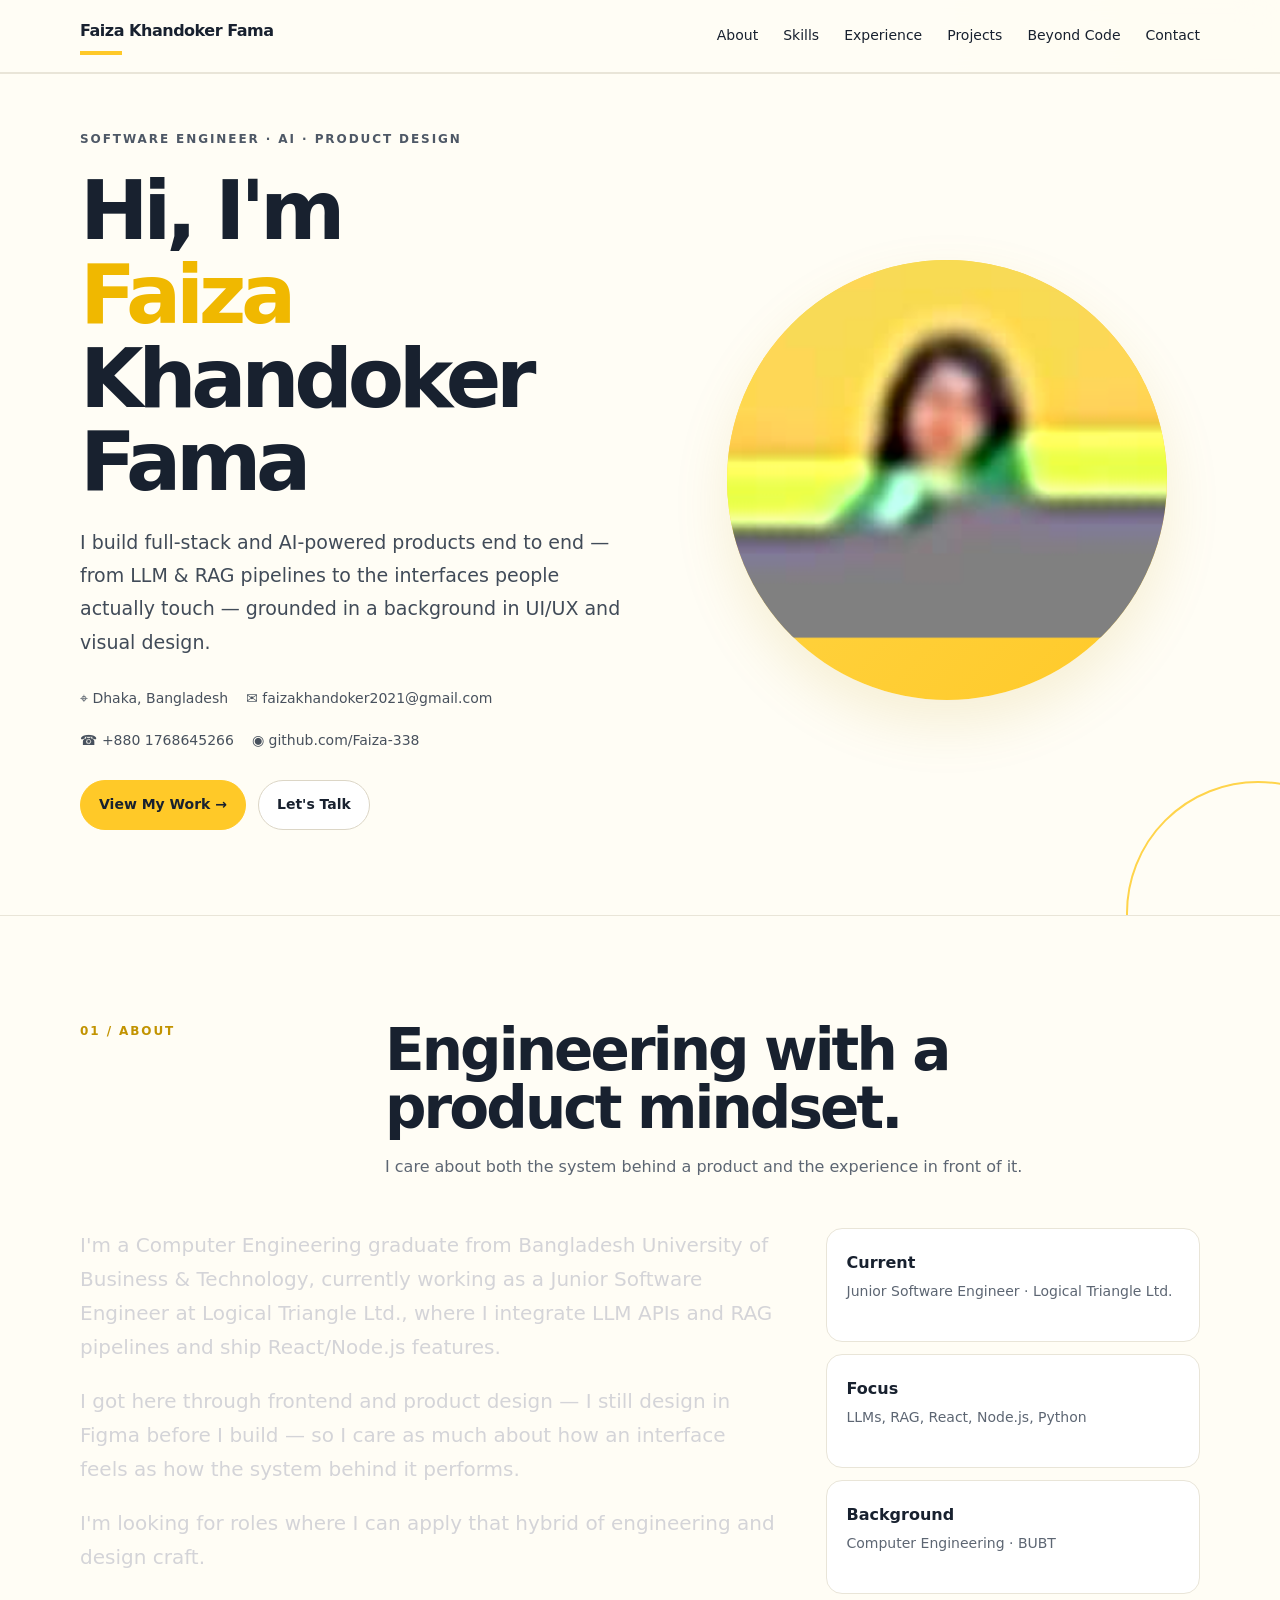
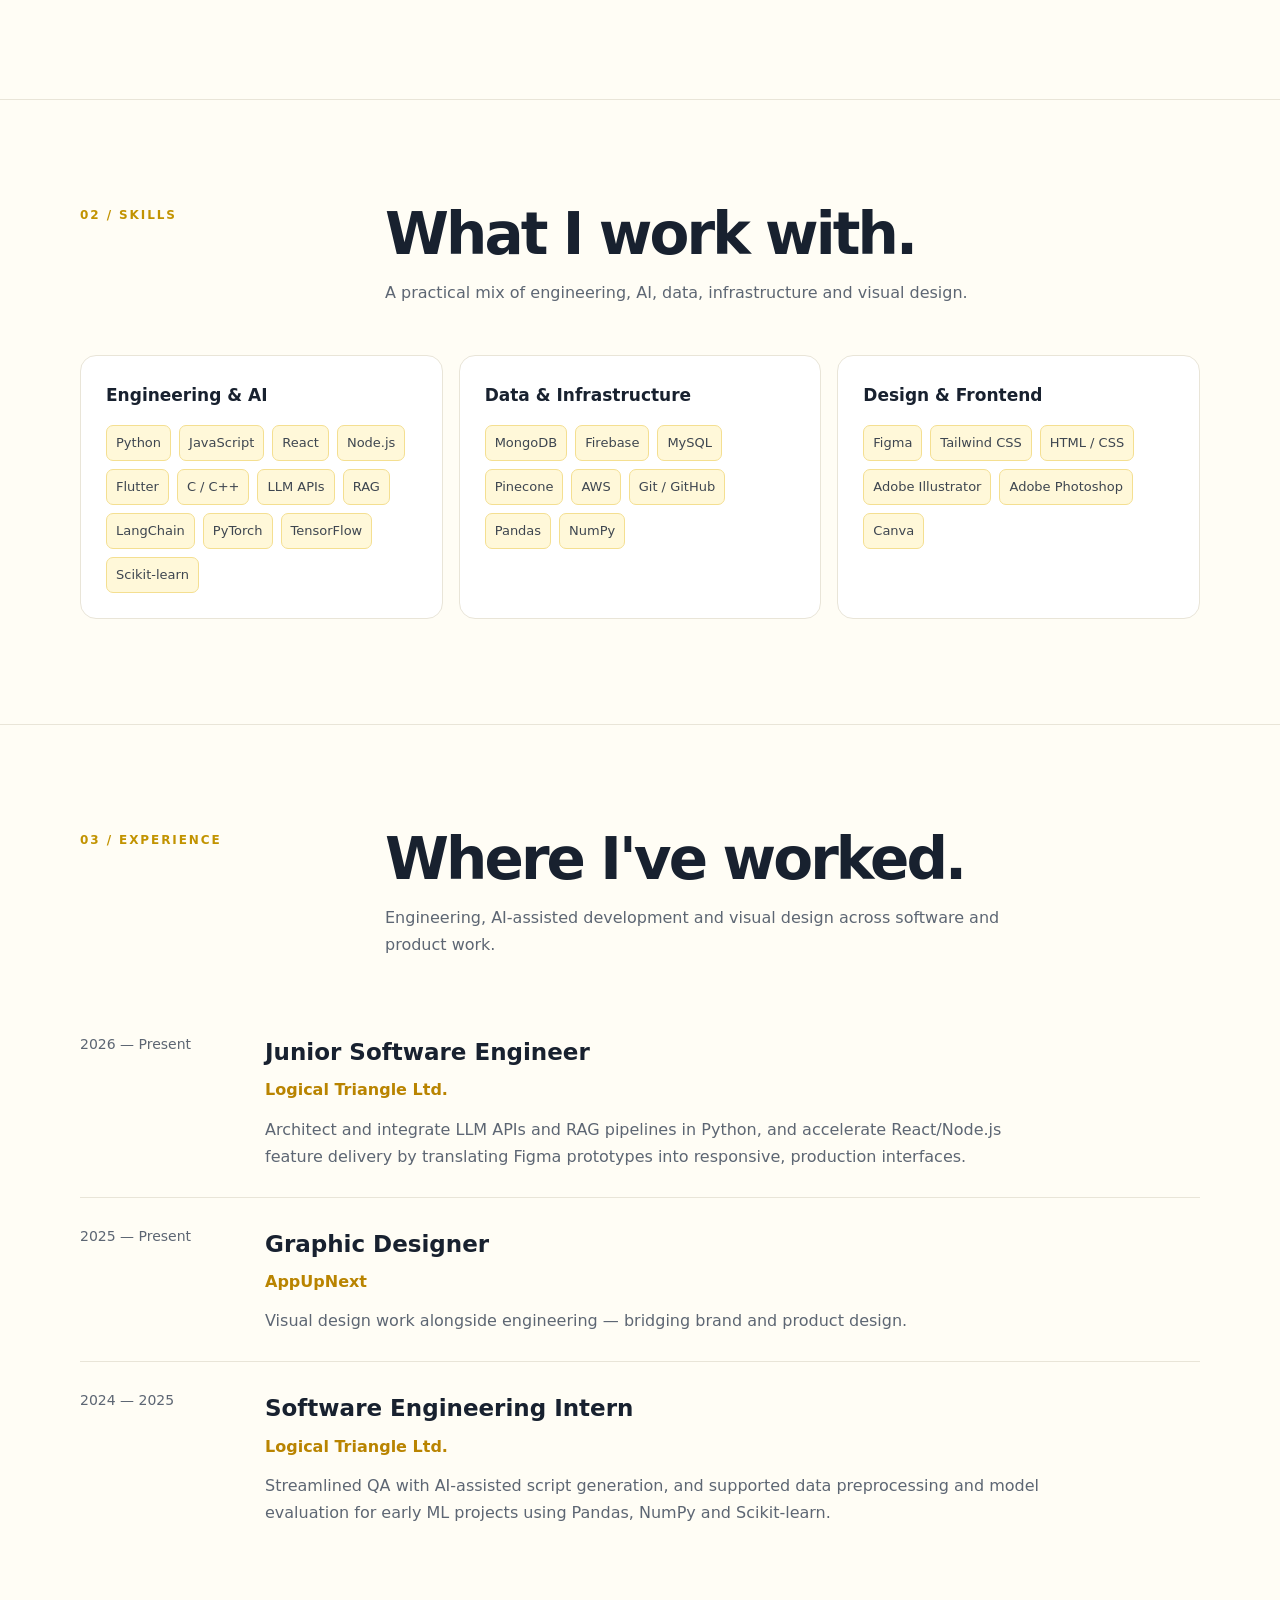
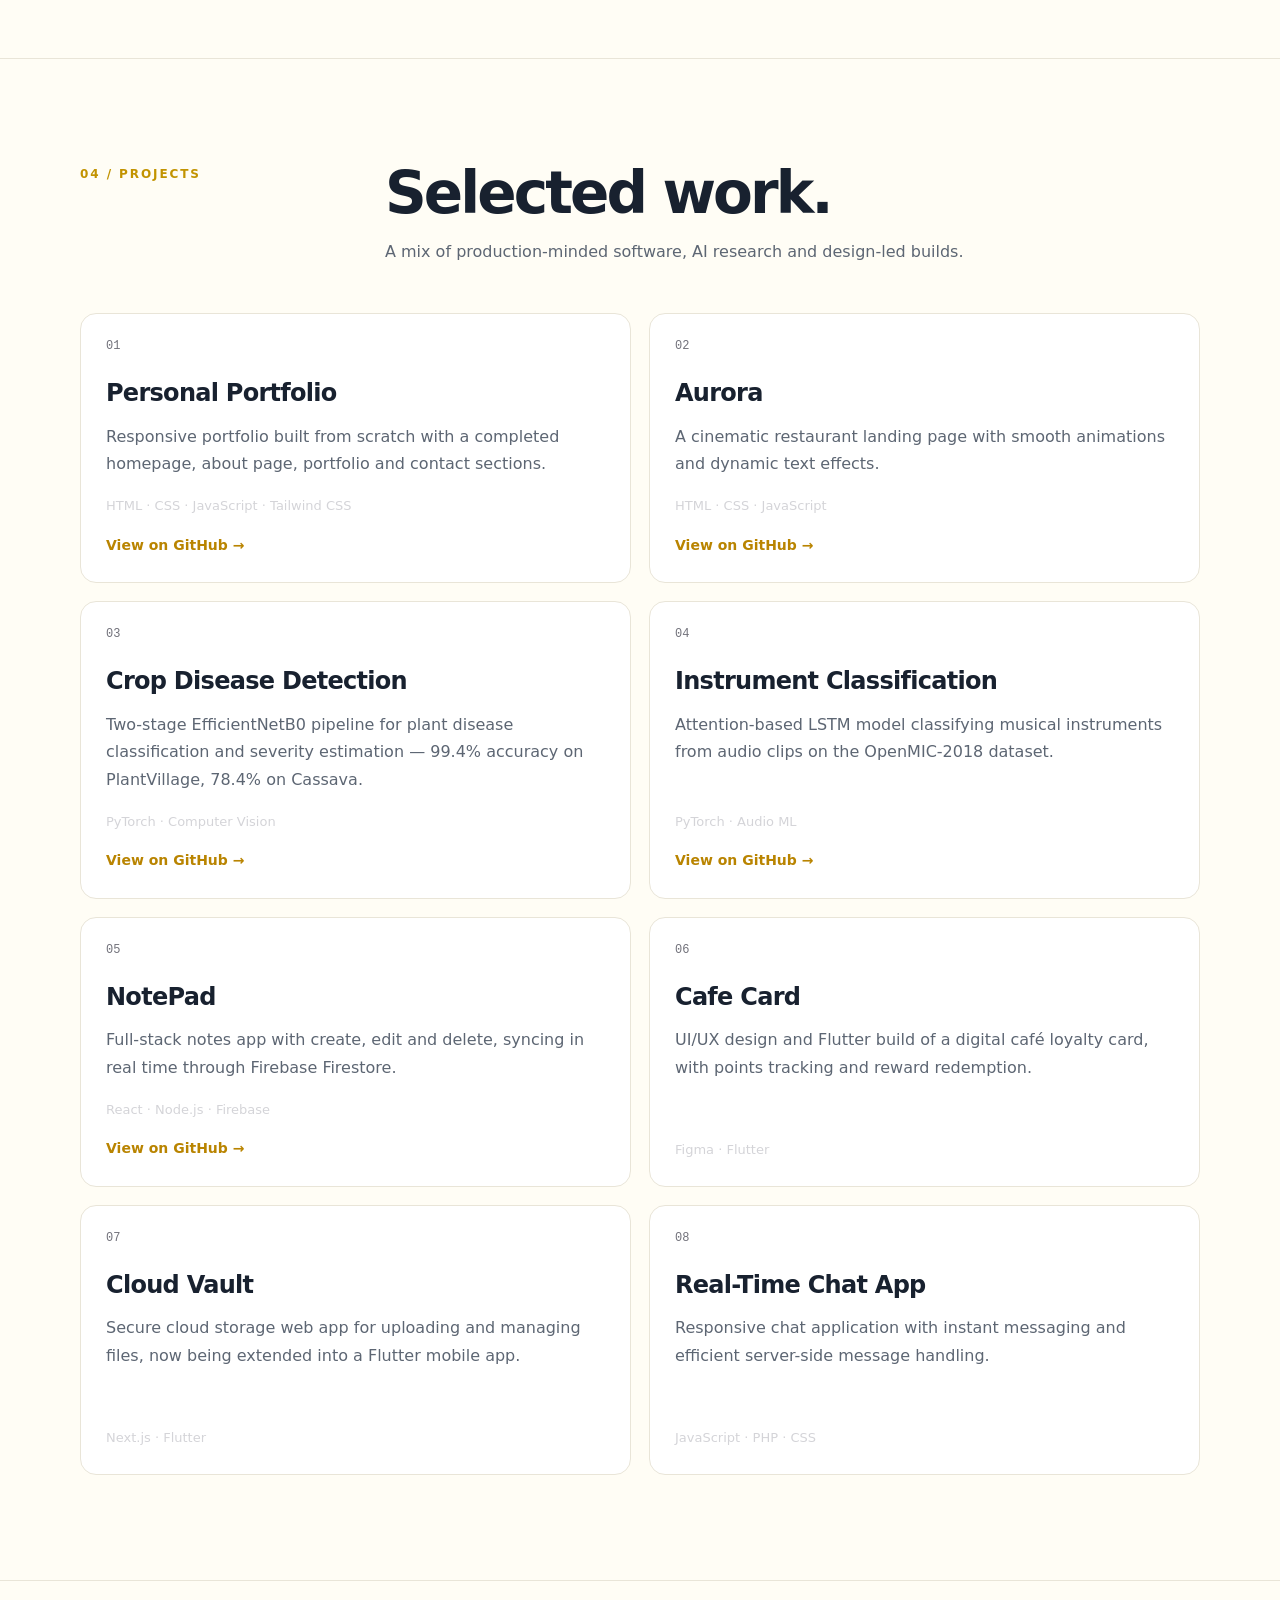
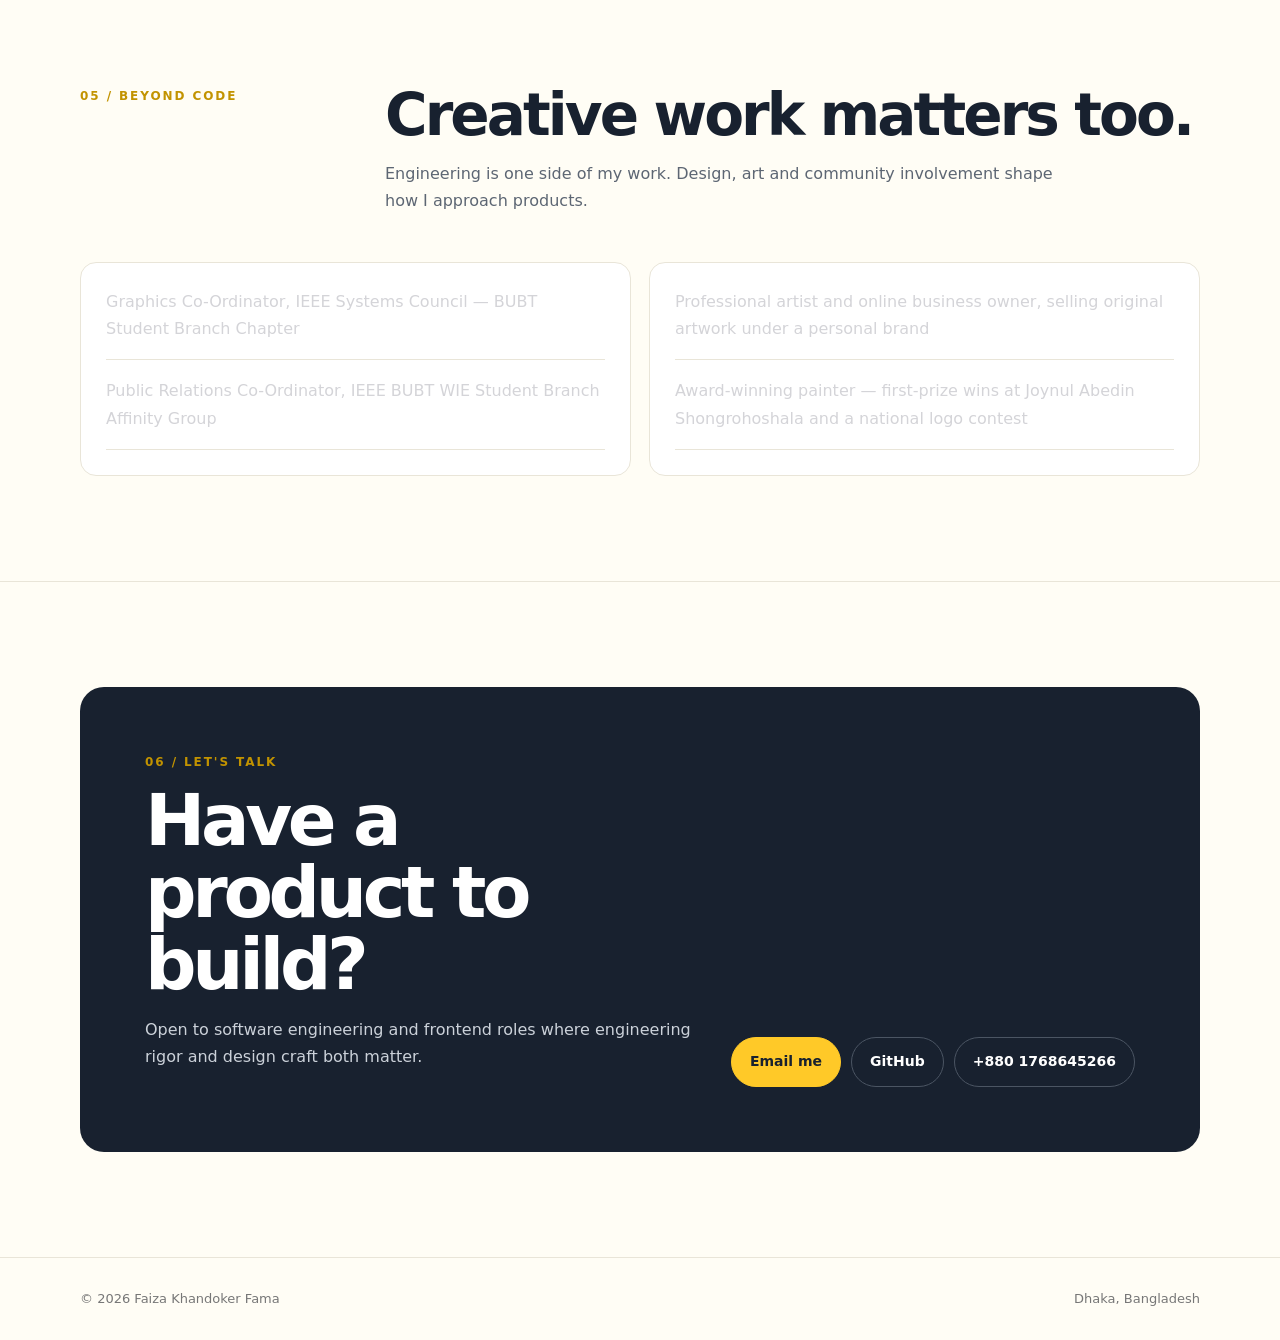
==== commit 50c5dec3: "Refresh portfolio with yellow theme and profile photo" ====
--- a/index.html
+++ b/index.html
@@ -17,12 +17,14 @@
 .beyond{display:grid;grid-template-columns:1fr 1fr;gap:18px}.beyond ul{padding:0;margin:0;list-style:none}.beyond li{padding:17px 0;border-bottom:1px solid var(--line);color:#d4d4d8}.beyond li:first-child{padding-top:0}
 .contact{display:grid;grid-template-columns:1fr auto;align-items:end;gap:30px}.contact h2{font-size:clamp(42px,6vw,72px);line-height:1;letter-spacing:-.06em;margin:12px 0}.contact p{color:var(--muted);max-width:600px}.contact-links{display:flex;gap:10px;flex-wrap:wrap;justify-content:flex-end}footer{padding:30px 0;border-top:1px solid var(--line);color:#71717a;font-size:13px}.footer{display:flex;justify-content:space-between;gap:20px}
 @media(max-width:800px){.links{display:none}.section-head,.about-grid,.skill-groups,.projects,.beyond,.contact{grid-template-columns:1fr}.section-head{gap:18px}.job{grid-template-columns:1fr;gap:8px}.contact-links{justify-content:flex-start}.hero{padding:70px 0}.wrap{width:min(var(--max),calc(100% - 28px))}}
+
+:root{--bg:#fffdf5;--panel:#fff;--text:#18212f;--muted:#5d6673;--line:#e9e5d8;--accent:#ffc928;--accent2:#f0b800}body{background:radial-gradient(circle at 95% 0%,rgba(255,201,40,.13),transparent 24rem),var(--bg);color:var(--text)}nav{background:rgba(255,253,245,.9);border-bottom:1px solid var(--line)}.brand{color:var(--text)}.brand:after{content:"";display:block;width:42px;height:4px;background:var(--accent);margin-top:7px}.links{color:var(--text)}.links a:hover{color:#b98500}.hero{min-height:calc(100vh - 72px);padding:55px 0 85px;background:var(--bg);position:relative;overflow:hidden}.hero:after{content:"";position:absolute;width:260px;height:260px;border:2px solid #ffd44b;border-radius:50%;right:-110px;bottom:-130px}.hero-grid{display:grid;grid-template-columns:1.05fr .95fr;gap:55px;align-items:center}.hero .eyebrow{color:#4e5866}.hero h1{font-size:clamp(48px,6.5vw,82px);line-height:1.02;letter-spacing:-.065em;margin:20px 0 22px}.hero h1 .name{color:#f0b800}.hero .gradient{background:none;color:var(--text)}.hero .lead{font-size:19px;max-width:650px;color:#414b58;line-height:1.75}.meta{display:flex;flex-wrap:wrap;gap:18px;margin:28px 0;color:#48515d;font-size:14px}.meta span{border:0;padding:0}.actions{gap:12px;margin-top:24px}.btn{border-radius:999px;border:1px solid #dcd6c6;background:#fff;color:var(--text)}.btn.primary{background:var(--accent);border-color:var(--accent);color:var(--text)}.photo-wrap{display:flex;justify-content:center;position:relative}.photo-circle{width:min(440px,82vw);aspect-ratio:1;border-radius:50%;background:linear-gradient(135deg,#ffd84c,#ffc928);display:grid;place-items:center;overflow:hidden;box-shadow:0 24px 55px rgba(185,145,0,.13)}.photo-circle img{width:100%;height:100%;object-fit:cover;object-position:center}.photo-wrap:before{content:"";position:absolute;width:min(460px,86vw);aspect-ratio:1;border:1px dashed #f4cf55;border-radius:50%;z-index:-1}section{border-top:1px solid var(--line)}.section-head h2{color:var(--text)}.section-head p,.project p,.job p{color:var(--muted)}.kicker{color:#c29300}.fact,.card{background:#fff;border-color:var(--line)}.tag{background:#fff8d9;border-color:#f4df91;color:#3e4650}.company,.project-link{color:#b98400}.contact{background:#18212f;color:#fff;border-radius:24px;padding:65px}.contact p{color:#cbd1d9}.contact .btn{background:transparent;color:#fff;border-color:#4b5563}.contact .btn.primary{background:var(--accent);border-color:var(--accent);color:var(--text)}footer{border-top-color:var(--line);color:#777}@media(max-width:850px){.hero-grid{grid-template-columns:1fr;gap:45px}.photo-wrap{order:-1}.photo-circle{width:min(330px,75vw)}.links{display:none}}
 </style>
 </head>
 <body>
-<nav><div class="wrap nav"><a class="brand" href="#top">Faiza Khandoker Fama</a><div class="links"><a href="#about">About</a><a href="#skills">Skills</a><a href="#experience">Experience</a><a href="#projects">Projects</a><a href="#contact">Contact</a></div></div></nav>
+<nav><div class="wrap nav"><a class="brand" href="#top">Faiza Khandoker Fama</a><div class="links"><a href="#about">About</a><a href="#skills">Skills</a><a href="#experience">Experience</a><a href="#projects">Projects</a><a href="#beyond">Beyond Code</a><a href="#contact">Contact</a></div></div></nav>
 <main id="top">
-<section class="hero"><div class="wrap"><div class="eyebrow">Software Engineer · AI · Product Design</div><h1>Software engineer with a <span class="gradient">designer's eye.</span></h1><p class="lead">I build full-stack and AI-powered products end to end — from LLM &amp; RAG pipelines to the interfaces people actually touch — grounded in a background in UI/UX and visual design.</p><div class="meta"><span>Dhaka, Bangladesh</span><span>Open to software &amp; frontend roles</span></div><div class="actions"><a class="btn primary" href="mailto:faizakhandoker2021@gmail.com">Let's talk ↗</a><a class="btn" href="https://github.com/Faiza-338" target="_blank" rel="noreferrer">GitHub ↗</a></div></div></section>
+<section class="hero"><div class="wrap hero-grid"><div><div class="eyebrow">Software Engineer · AI · Product Design</div><h1>Hi, I'm<br><span class="name">Faiza</span> Khandoker Fama</h1><p class="lead">I build full-stack and AI-powered products end to end — from LLM &amp; RAG pipelines to the interfaces people actually touch — grounded in a background in UI/UX and visual design.</p><div class="meta"><span>⌖ Dhaka, Bangladesh</span><a href="mailto:faizakhandoker2021@gmail.com">✉ faizakhandoker2021@gmail.com</a><a href="tel:+8801768645266">☎ +880 1768645266</a><a href="https://github.com/Faiza-338" target="_blank">◉ github.com/Faiza-338</a></div><div class="actions"><a class="btn primary" href="#projects">View My Work →</a><a class="btn" href="mailto:faizakhandoker2021@gmail.com">Let's Talk</a></div></div><div class="photo-wrap"><div class="photo-circle"><img src="faiza.jpg" alt="Faiza Khandoker Fama"></div></div></div></section>
 <section id="about"><div class="wrap"><div class="section-head"><div class="kicker">01 / About</div><div><h2>Engineering with a product mindset.</h2><p>I care about both the system behind a product and the experience in front of it.</p></div></div><div class="about-grid"><div class="about-copy"><p>I'm a Computer Engineering graduate from Bangladesh University of Business &amp; Technology, currently working as a Junior Software Engineer at Logical Triangle Ltd., where I integrate LLM APIs and RAG pipelines and ship React/Node.js features.</p><p>I got here through frontend and product design — I still design in Figma before I build — so I care as much about how an interface feels as how the system behind it performs.</p><p>I'm looking for roles where I can apply that hybrid of engineering and design craft.</p></div><div class="facts"><div class="fact"><b>Current</b><span>Junior Software Engineer · Logical Triangle Ltd.</span></div><div class="fact"><b>Focus</b><span>LLMs, RAG, React, Node.js, Python</span></div><div class="fact"><b>Background</b><span>Computer Engineering · BUBT</span></div></div></div></div></section>
 <section id="skills"><div class="wrap"><div class="section-head"><div class="kicker">02 / Skills</div><div><h2>What I work with.</h2><p>A practical mix of engineering, AI, data, infrastructure and visual design.</p></div></div><div class="skill-groups"><div class="card"><h3>Engineering &amp; AI</h3><div class="tags"><span class="tag">Python</span><span class="tag">JavaScript</span><span class="tag">React</span><span class="tag">Node.js</span><span class="tag">Flutter</span><span class="tag">C / C++</span><span class="tag">LLM APIs</span><span class="tag">RAG</span><span class="tag">LangChain</span><span class="tag">PyTorch</span><span class="tag">TensorFlow</span><span class="tag">Scikit-learn</span></div></div><div class="card"><h3>Data &amp; Infrastructure</h3><div class="tags"><span class="tag">MongoDB</span><span class="tag">Firebase</span><span class="tag">MySQL</span><span class="tag">Pinecone</span><span class="tag">AWS</span><span class="tag">Git / GitHub</span><span class="tag">Pandas</span><span class="tag">NumPy</span></div></div><div class="card"><h3>Design &amp; Frontend</h3><div class="tags"><span class="tag">Figma</span><span class="tag">Tailwind CSS</span><span class="tag">HTML / CSS</span><span class="tag">Adobe Illustrator</span><span class="tag">Adobe Photoshop</span><span class="tag">Canva</span></div></div></div></div></section>
 <section id="experience"><div class="wrap"><div class="section-head"><div class="kicker">03 / Experience</div><div><h2>Where I've worked.</h2><p>Engineering, AI-assisted development and visual design across software and product work.</p></div></div><div class="timeline"><div class="job"><div class="date">2026 — Present</div><div><h3>Junior Software Engineer</h3><div class="company">Logical Triangle Ltd.</div><p>Architect and integrate LLM APIs and RAG pipelines in Python, and accelerate React/Node.js feature delivery by translating Figma prototypes into responsive, production interfaces.</p></div></div><div class="job"><div class="date">2025 — Present</div><div><h3>Graphic Designer</h3><div class="company">AppUpNext</div><p>Visual design work alongside engineering — bridging brand and product design.</p></div></div><div class="job"><div class="date">2024 — 2025</div><div><h3>Software Engineering Intern</h3><div class="company">Logical Triangle Ltd.</div><p>Streamlined QA with AI-assisted script generation, and supported data preprocessing and model evaluation for early ML projects using Pandas, NumPy and Scikit-learn.</p></div></div></div></div></section>
@@ -36,7 +38,7 @@
 <article class="card project"><div class="project-num">07</div><h3>Cloud Vault</h3><p>Secure cloud storage web app for uploading and managing files, now being extended into a Flutter mobile app.</p><div class="stack">Next.js · Flutter</div></article>
 <article class="card project"><div class="project-num">08</div><h3>Real-Time Chat App</h3><p>Responsive chat application with instant messaging and efficient server-side message handling.</p><div class="stack">JavaScript · PHP · CSS</div></article>
 </div></div></section>
-<section><div class="wrap"><div class="section-head"><div class="kicker">05 / Beyond code</div><div><h2>Creative work matters too.</h2><p>Engineering is one side of my work. Design, art and community involvement shape how I approach products.</p></div></div><div class="beyond"><div class="card"><ul><li>Graphics Co-Ordinator, IEEE Systems Council — BUBT Student Branch Chapter</li><li>Public Relations Co-Ordinator, IEEE BUBT WIE Student Branch Affinity Group</li></ul></div><div class="card"><ul><li>Professional artist and online business owner, selling original artwork under a personal brand</li><li>Award-winning painter — first-prize wins at Joynul Abedin Shongrohoshala and a national logo contest</li></ul></div></div></div></section>
+<section id="beyond"><div class="wrap"><div class="section-head"><div class="kicker">05 / Beyond code</div><div><h2>Creative work matters too.</h2><p>Engineering is one side of my work. Design, art and community involvement shape how I approach products.</p></div></div><div class="beyond"><div class="card"><ul><li>Graphics Co-Ordinator, IEEE Systems Council — BUBT Student Branch Chapter</li><li>Public Relations Co-Ordinator, IEEE BUBT WIE Student Branch Affinity Group</li></ul></div><div class="card"><ul><li>Professional artist and online business owner, selling original artwork under a personal brand</li><li>Award-winning painter — first-prize wins at Joynul Abedin Shongrohoshala and a national logo contest</li></ul></div></div></div></section>
 <section id="contact"><div class="wrap contact"><div><div class="kicker">06 / Let's talk</div><h2>Have a product to build?</h2><p>Open to software engineering and frontend roles where engineering rigor and design craft both matter.</p></div><div class="contact-links"><a class="btn primary" href="mailto:faizakhandoker2021@gmail.com">Email me</a><a class="btn" href="https://github.com/Faiza-338" target="_blank" rel="noreferrer">GitHub</a><a class="btn" href="tel:+8801768645266">+880 1768645266</a></div></div></section>
 </main>
 <footer><div class="wrap footer"><span>© 2026 Faiza Khandoker Fama</span><span>Dhaka, Bangladesh</span></div></footer>
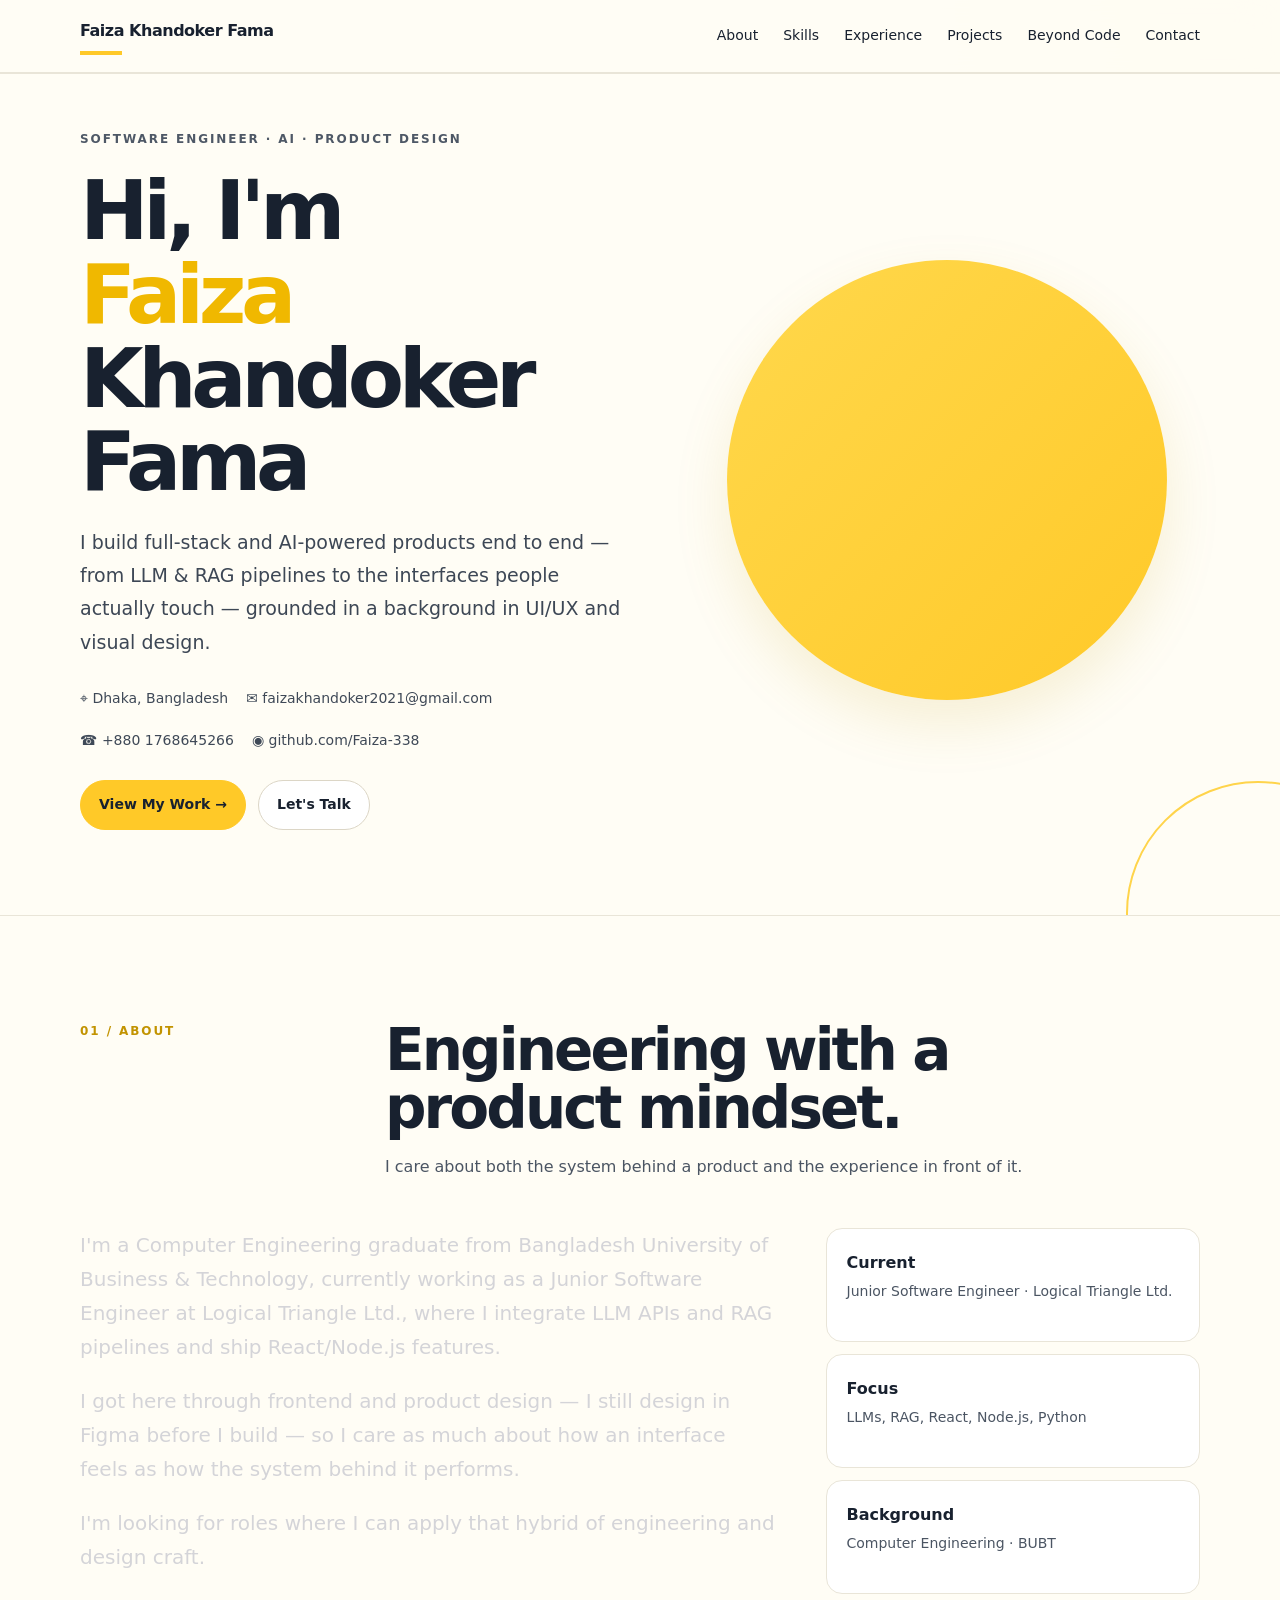
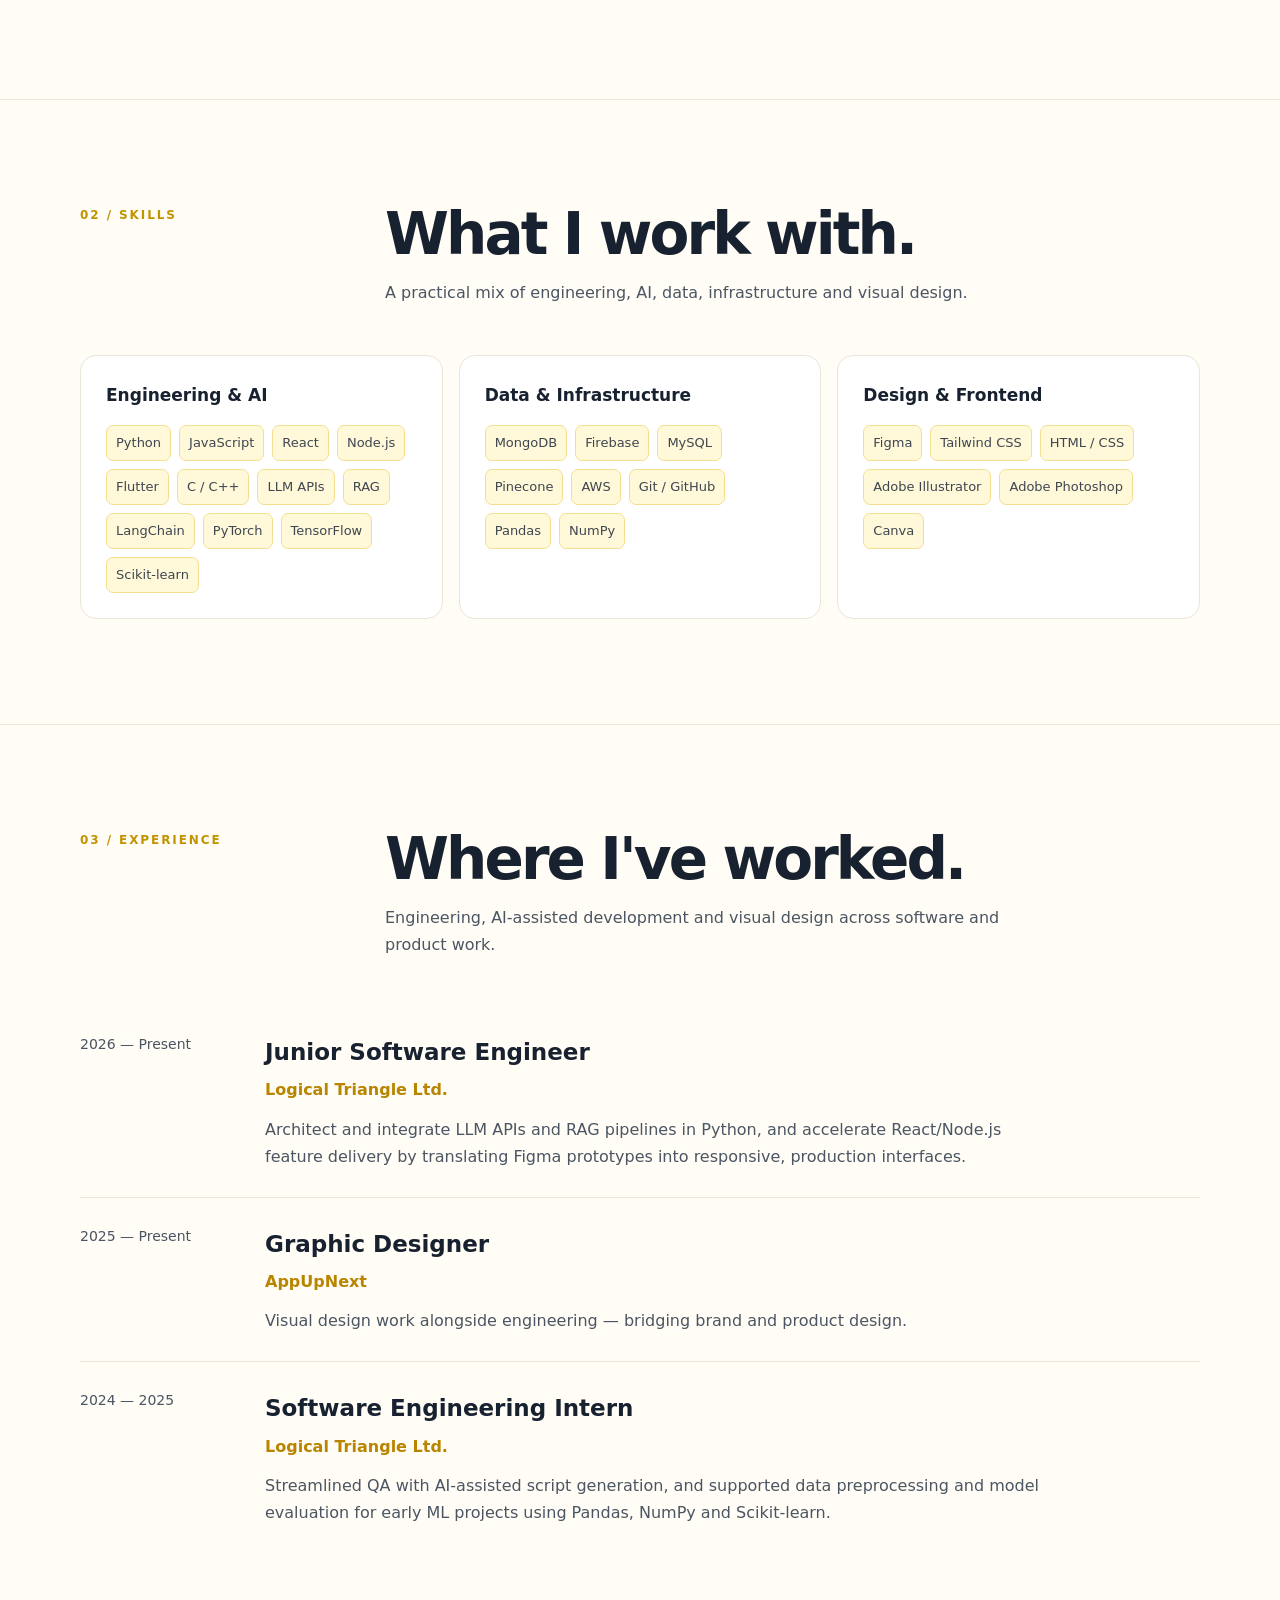
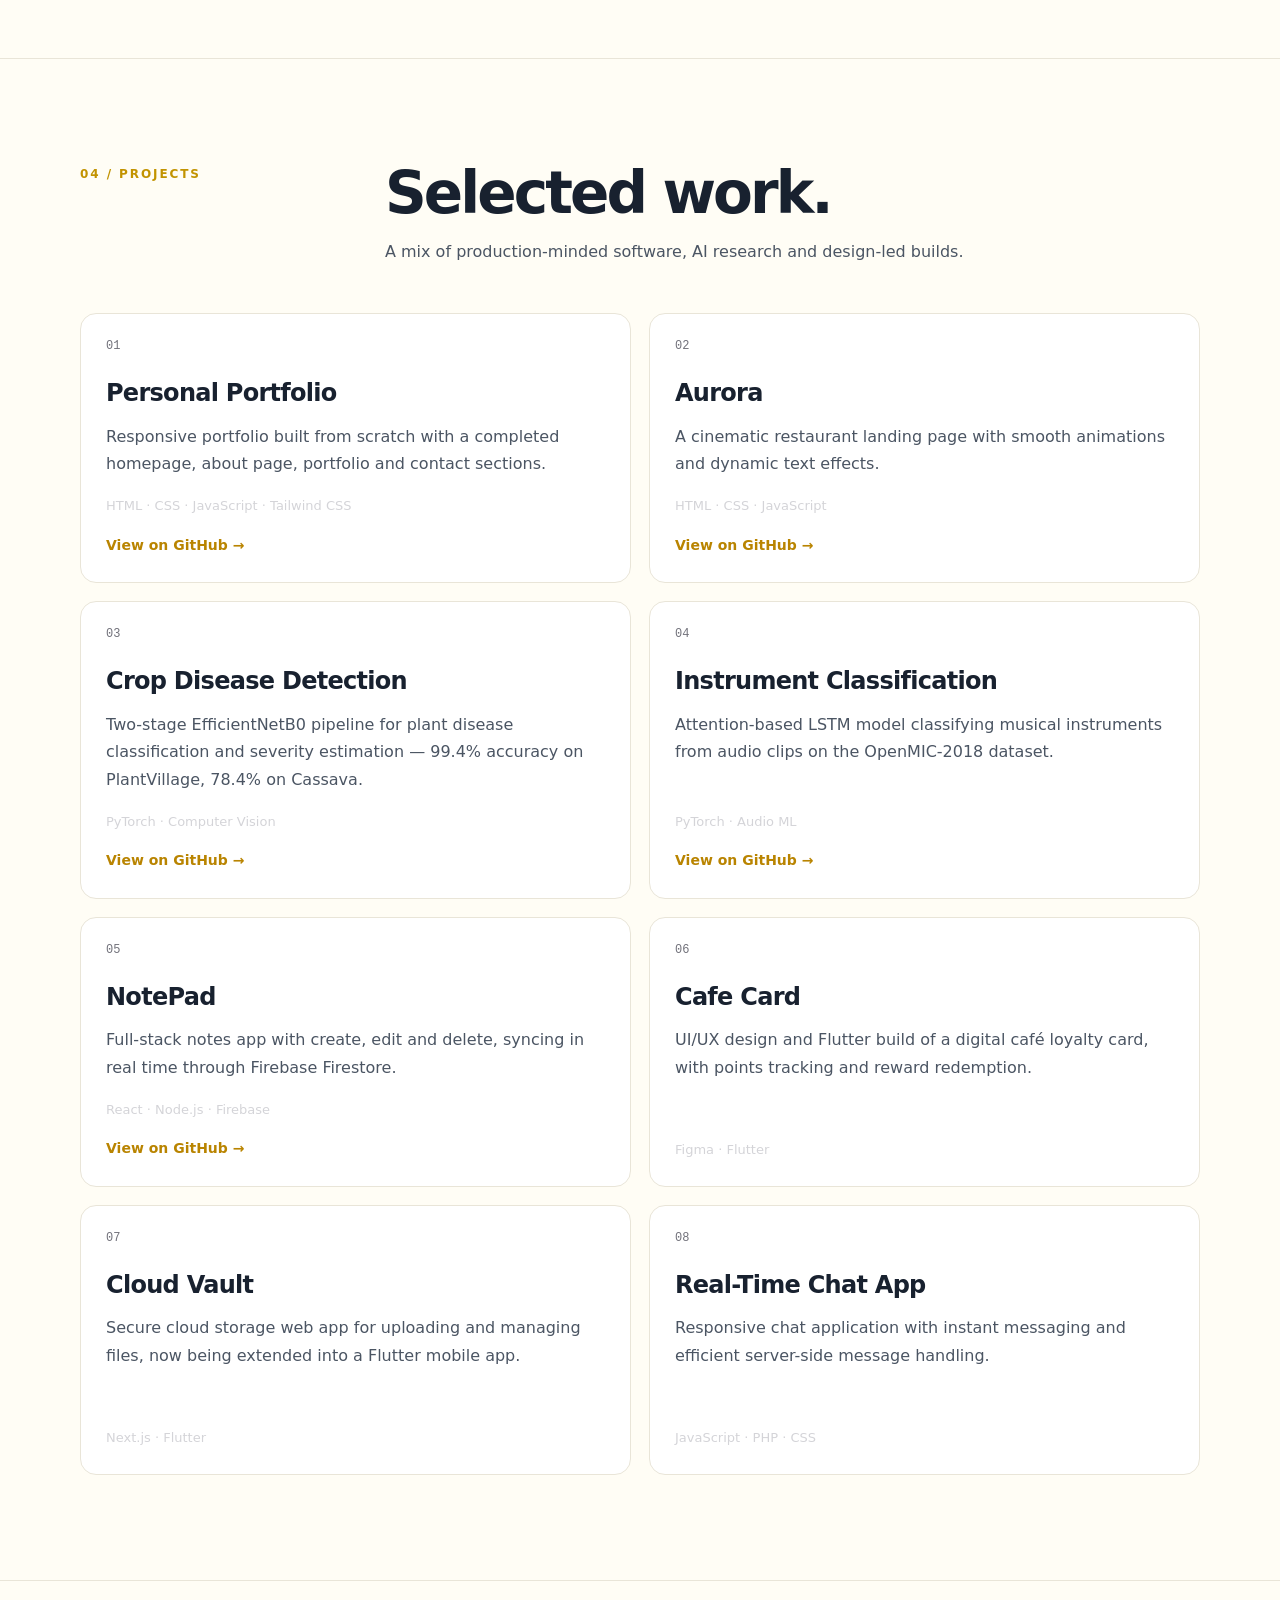
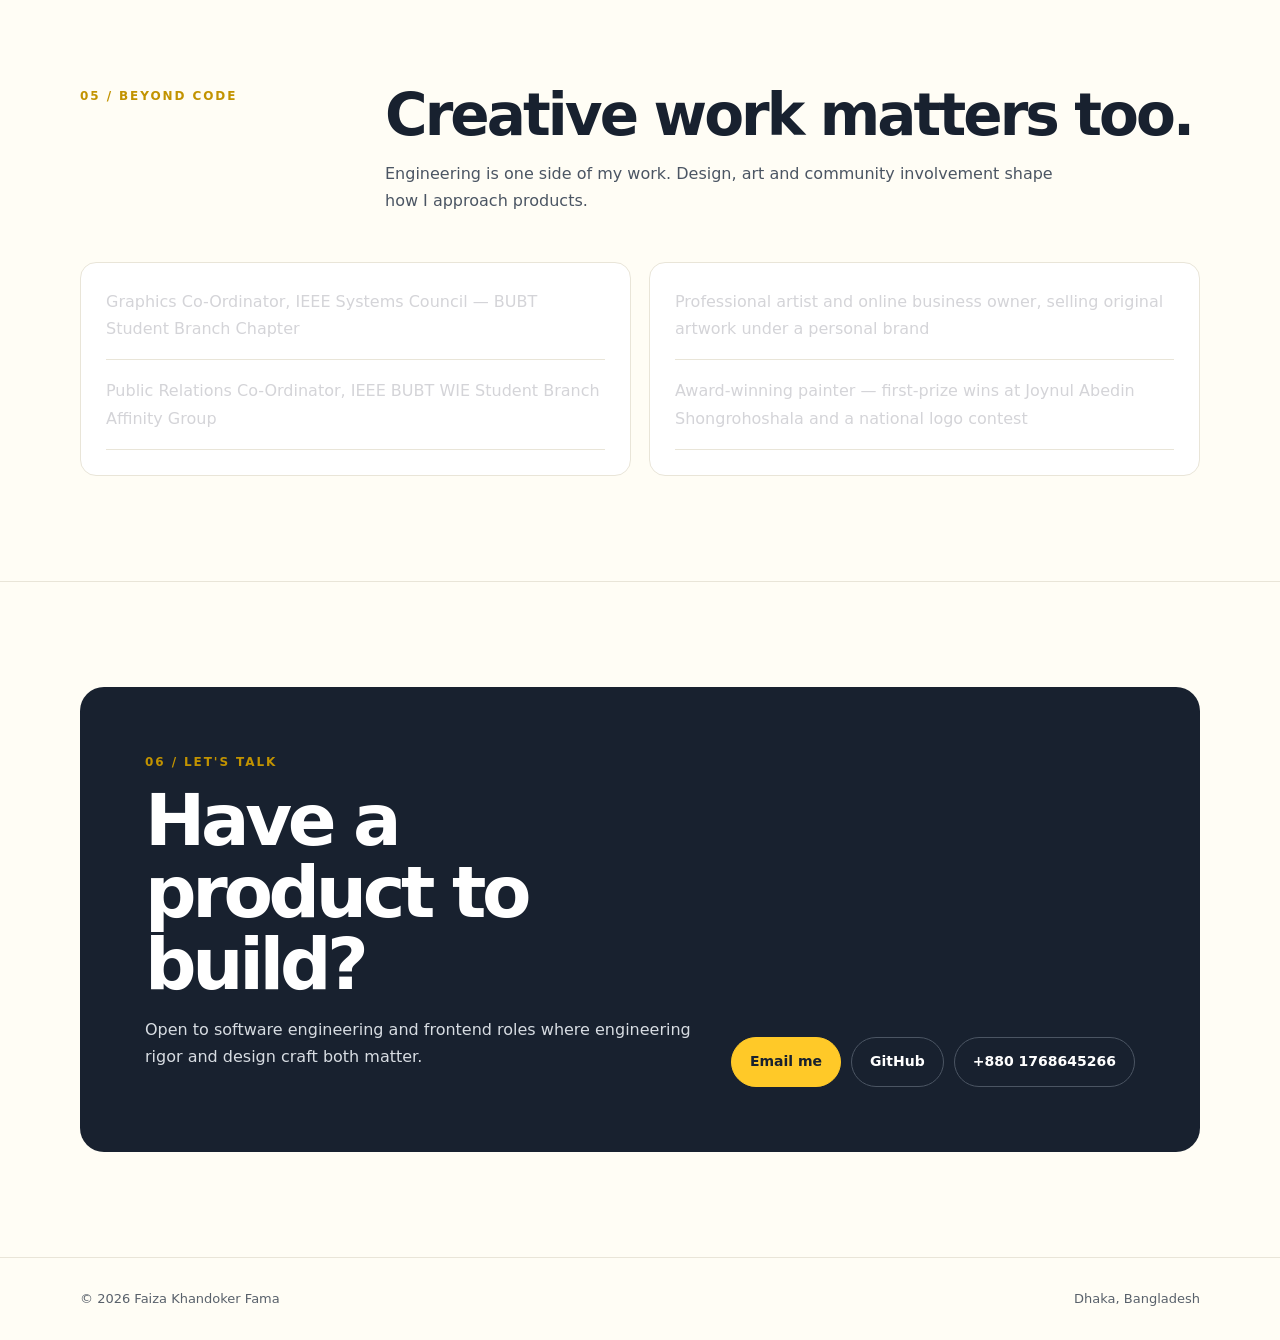
==== commit 9d8c85c9: "Improve profile image clarity and darken theme text" ====
--- a/index.html
+++ b/index.html
@@ -6,7 +6,7 @@
 <title>Faiza Khandoker Fama — Software Engineer</title>
 <style>
 :root{--bg:#09090b;--panel:#111113;--text:#f4f4f5;--muted:#a1a1aa;--line:#27272a;--accent:#c4b5fd;--max:1120px}
-*{box-sizing:border-box;scroll-behavior:smooth}body{margin:0;background:radial-gradient(circle at 75% 0%,rgba(124,58,237,.16),transparent 28rem),var(--bg);color:var(--text);font:16px/1.7 Inter,ui-sans-serif,system-ui,-apple-system,"Segoe UI",sans-serif}a{color:inherit;text-decoration:none}.wrap{width:min(var(--max),calc(100% - 40px));margin:auto}
+*{box-sizing:border-box;scroll-behavior:smooth}body{margin:0;background:radial-gradient(circle at 75% 0%,rgba(124,58,237,.16),transparent 28rem),var(--bg);color:#27313f;font:16px/1.7 Inter,ui-sans-serif,system-ui,-apple-system,"Segoe UI",sans-serif}a{color:inherit;text-decoration:none}.wrap{width:min(var(--max),calc(100% - 40px));margin:auto}
 nav{position:sticky;top:0;z-index:20;background:rgba(9,9,11,.8);backdrop-filter:blur(18px);border-bottom:1px solid rgba(255,255,255,.07)}.nav{height:72px;display:flex;align-items:center;justify-content:space-between}.brand{font-weight:800;letter-spacing:-.03em}.links{display:flex;gap:25px;color:#d4d4d8;font-size:14px}.links a:hover{color:var(--accent)}
 .hero{min-height:calc(100vh - 72px);display:grid;align-items:center;padding:90px 0}.eyebrow,.kicker{color:var(--accent);font-size:12px;font-weight:800;letter-spacing:.16em;text-transform:uppercase}.hero h1{font-size:clamp(48px,8vw,92px);line-height:.98;letter-spacing:-.065em;margin:20px 0 28px;max-width:900px}.gradient{background:linear-gradient(110deg,#fff,#c4b5fd 60%,#a78bfa);-webkit-background-clip:text;background-clip:text;color:transparent}.lead{font-size:clamp(19px,2.2vw,25px);line-height:1.5;color:#d4d4d8;max-width:790px}.meta{display:flex;flex-wrap:wrap;gap:12px;margin-top:30px;color:var(--muted);font-size:14px}.meta span{border:1px solid var(--line);border-radius:999px;padding:7px 13px}.actions{display:flex;gap:12px;flex-wrap:wrap;margin-top:34px}.btn{display:inline-flex;align-items:center;justify-content:center;padding:12px 18px;border-radius:10px;border:1px solid var(--line);font-weight:700;font-size:14px}.btn.primary{background:#f4f4f5;color:#09090b;border-color:#f4f4f5}
 section{padding:105px 0;border-top:1px solid rgba(255,255,255,.06)}.section-head{display:grid;grid-template-columns:260px 1fr;gap:45px;margin-bottom:48px}.section-head h2{font-size:clamp(34px,5vw,58px);line-height:1;letter-spacing:-.05em;margin:0}.section-head p{color:var(--muted);max-width:680px;margin:16px 0 0}
@@ -18,7 +18,7 @@
 .contact{display:grid;grid-template-columns:1fr auto;align-items:end;gap:30px}.contact h2{font-size:clamp(42px,6vw,72px);line-height:1;letter-spacing:-.06em;margin:12px 0}.contact p{color:var(--muted);max-width:600px}.contact-links{display:flex;gap:10px;flex-wrap:wrap;justify-content:flex-end}footer{padding:30px 0;border-top:1px solid var(--line);color:#71717a;font-size:13px}.footer{display:flex;justify-content:space-between;gap:20px}
 @media(max-width:800px){.links{display:none}.section-head,.about-grid,.skill-groups,.projects,.beyond,.contact{grid-template-columns:1fr}.section-head{gap:18px}.job{grid-template-columns:1fr;gap:8px}.contact-links{justify-content:flex-start}.hero{padding:70px 0}.wrap{width:min(var(--max),calc(100% - 28px))}}
 
-:root{--bg:#fffdf5;--panel:#fff;--text:#18212f;--muted:#5d6673;--line:#e9e5d8;--accent:#ffc928;--accent2:#f0b800}body{background:radial-gradient(circle at 95% 0%,rgba(255,201,40,.13),transparent 24rem),var(--bg);color:var(--text)}nav{background:rgba(255,253,245,.9);border-bottom:1px solid var(--line)}.brand{color:var(--text)}.brand:after{content:"";display:block;width:42px;height:4px;background:var(--accent);margin-top:7px}.links{color:var(--text)}.links a:hover{color:#b98500}.hero{min-height:calc(100vh - 72px);padding:55px 0 85px;background:var(--bg);position:relative;overflow:hidden}.hero:after{content:"";position:absolute;width:260px;height:260px;border:2px solid #ffd44b;border-radius:50%;right:-110px;bottom:-130px}.hero-grid{display:grid;grid-template-columns:1.05fr .95fr;gap:55px;align-items:center}.hero .eyebrow{color:#4e5866}.hero h1{font-size:clamp(48px,6.5vw,82px);line-height:1.02;letter-spacing:-.065em;margin:20px 0 22px}.hero h1 .name{color:#f0b800}.hero .gradient{background:none;color:var(--text)}.hero .lead{font-size:19px;max-width:650px;color:#414b58;line-height:1.75}.meta{display:flex;flex-wrap:wrap;gap:18px;margin:28px 0;color:#48515d;font-size:14px}.meta span{border:0;padding:0}.actions{gap:12px;margin-top:24px}.btn{border-radius:999px;border:1px solid #dcd6c6;background:#fff;color:var(--text)}.btn.primary{background:var(--accent);border-color:var(--accent);color:var(--text)}.photo-wrap{display:flex;justify-content:center;position:relative}.photo-circle{width:min(440px,82vw);aspect-ratio:1;border-radius:50%;background:linear-gradient(135deg,#ffd84c,#ffc928);display:grid;place-items:center;overflow:hidden;box-shadow:0 24px 55px rgba(185,145,0,.13)}.photo-circle img{width:100%;height:100%;object-fit:cover;object-position:center}.photo-wrap:before{content:"";position:absolute;width:min(460px,86vw);aspect-ratio:1;border:1px dashed #f4cf55;border-radius:50%;z-index:-1}section{border-top:1px solid var(--line)}.section-head h2{color:var(--text)}.section-head p,.project p,.job p{color:var(--muted)}.kicker{color:#c29300}.fact,.card{background:#fff;border-color:var(--line)}.tag{background:#fff8d9;border-color:#f4df91;color:#3e4650}.company,.project-link{color:#b98400}.contact{background:#18212f;color:#fff;border-radius:24px;padding:65px}.contact p{color:#cbd1d9}.contact .btn{background:transparent;color:#fff;border-color:#4b5563}.contact .btn.primary{background:var(--accent);border-color:var(--accent);color:var(--text)}footer{border-top-color:var(--line);color:#777}@media(max-width:850px){.hero-grid{grid-template-columns:1fr;gap:45px}.photo-wrap{order:-1}.photo-circle{width:min(330px,75vw)}.links{display:none}}
+:root{--bg:#fffdf5;--panel:#fff;--text:#18212f;--muted:#4b5563;--line:#e9e5d8;--accent:#ffc928;--accent2:#f0b800}body{background:radial-gradient(circle at 95% 0%,rgba(255,201,40,.13),transparent 24rem),var(--bg);color:var(--text)}nav{background:rgba(255,253,245,.9);border-bottom:1px solid var(--line)}.brand{color:var(--text)}.brand:after{content:"";display:block;width:42px;height:4px;background:var(--accent);margin-top:7px}.links{color:var(--text)}.links a:hover{color:#b98500}.hero{min-height:calc(100vh - 72px);padding:55px 0 85px;background:var(--bg);position:relative;overflow:hidden}.hero:after{content:"";position:absolute;width:260px;height:260px;border:2px solid #ffd44b;border-radius:50%;right:-110px;bottom:-130px}.hero-grid{display:grid;grid-template-columns:1.05fr .95fr;gap:55px;align-items:center}.hero .eyebrow{color:#4e5866}.hero h1{font-size:clamp(48px,6.5vw,82px);line-height:1.02;letter-spacing:-.065em;margin:20px 0 22px}.hero h1 .name{color:#f0b800}.hero .gradient{background:none;color:var(--text)}.hero .lead{font-size:19px;max-width:650px;color:#3d4755;line-height:1.75}.meta{display:flex;flex-wrap:wrap;gap:18px;margin:28px 0;color:#3f4957;font-size:14px}.meta span{border:0;padding:0}.actions{gap:12px;margin-top:24px}.btn{border-radius:999px;border:1px solid #dcd6c6;background:#fff;color:var(--text)}.btn.primary{background:var(--accent);border-color:var(--accent);color:var(--text)}.photo-wrap{display:flex;justify-content:center;position:relative}.photo-circle{width:min(440px,82vw);aspect-ratio:1;border-radius:50%;background:linear-gradient(135deg,#ffd84c,#ffc928);display:grid;place-items:center;overflow:hidden;box-shadow:0 24px 55px rgba(185,145,0,.13)}.photo-circle img{width:100%;height:100%;object-fit:cover;object-position:center;display:block;filter:contrast(1.03) saturate(1.03);image-rendering:auto}.photo-wrap:before{content:"";position:absolute;width:min(460px,86vw);aspect-ratio:1;border:1px dashed #f4cf55;border-radius:50%;z-index:-1}section{border-top:1px solid var(--line)}.section-head h2{color:var(--text)}.section-head p,.project p,.job p{color:var(--muted)}.kicker{color:#c29300}.fact,.card{background:#fff;border-color:var(--line)}.tag{background:#fff8d9;border-color:#f4df91;color:#3e4650}.company,.project-link{color:#b98400}.contact{background:#18212f;color:#fff;border-radius:24px;padding:65px}.contact p{color:#d7dce2}.contact .btn{background:transparent;color:#fff;border-color:#4b5563}.contact .btn.primary{background:var(--accent);border-color:var(--accent);color:var(--text)}footer{border-top-color:var(--line);color:#59616b}@media(max-width:850px){.hero-grid{grid-template-columns:1fr;gap:45px}.photo-wrap{order:-1}.photo-circle{width:min(330px,75vw)}.links{display:none}}
 </style>
 </head>
 <body>
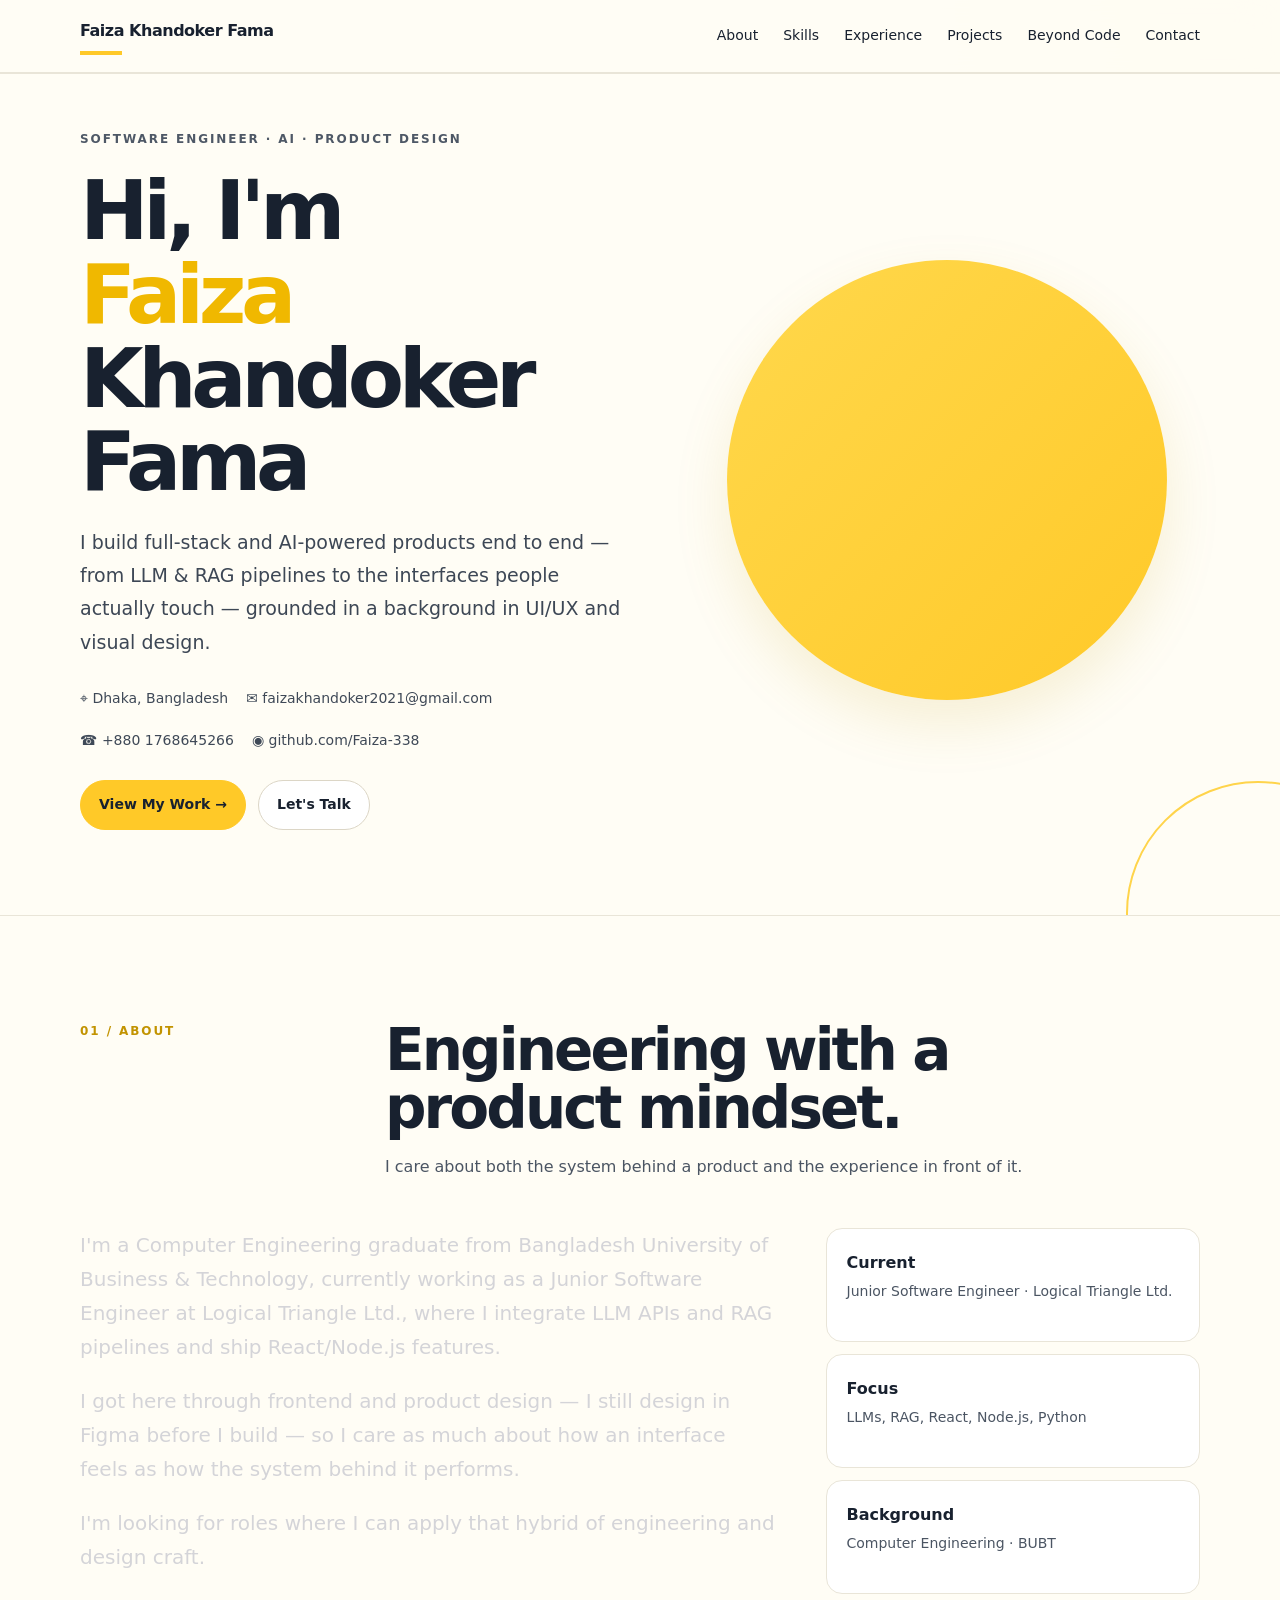
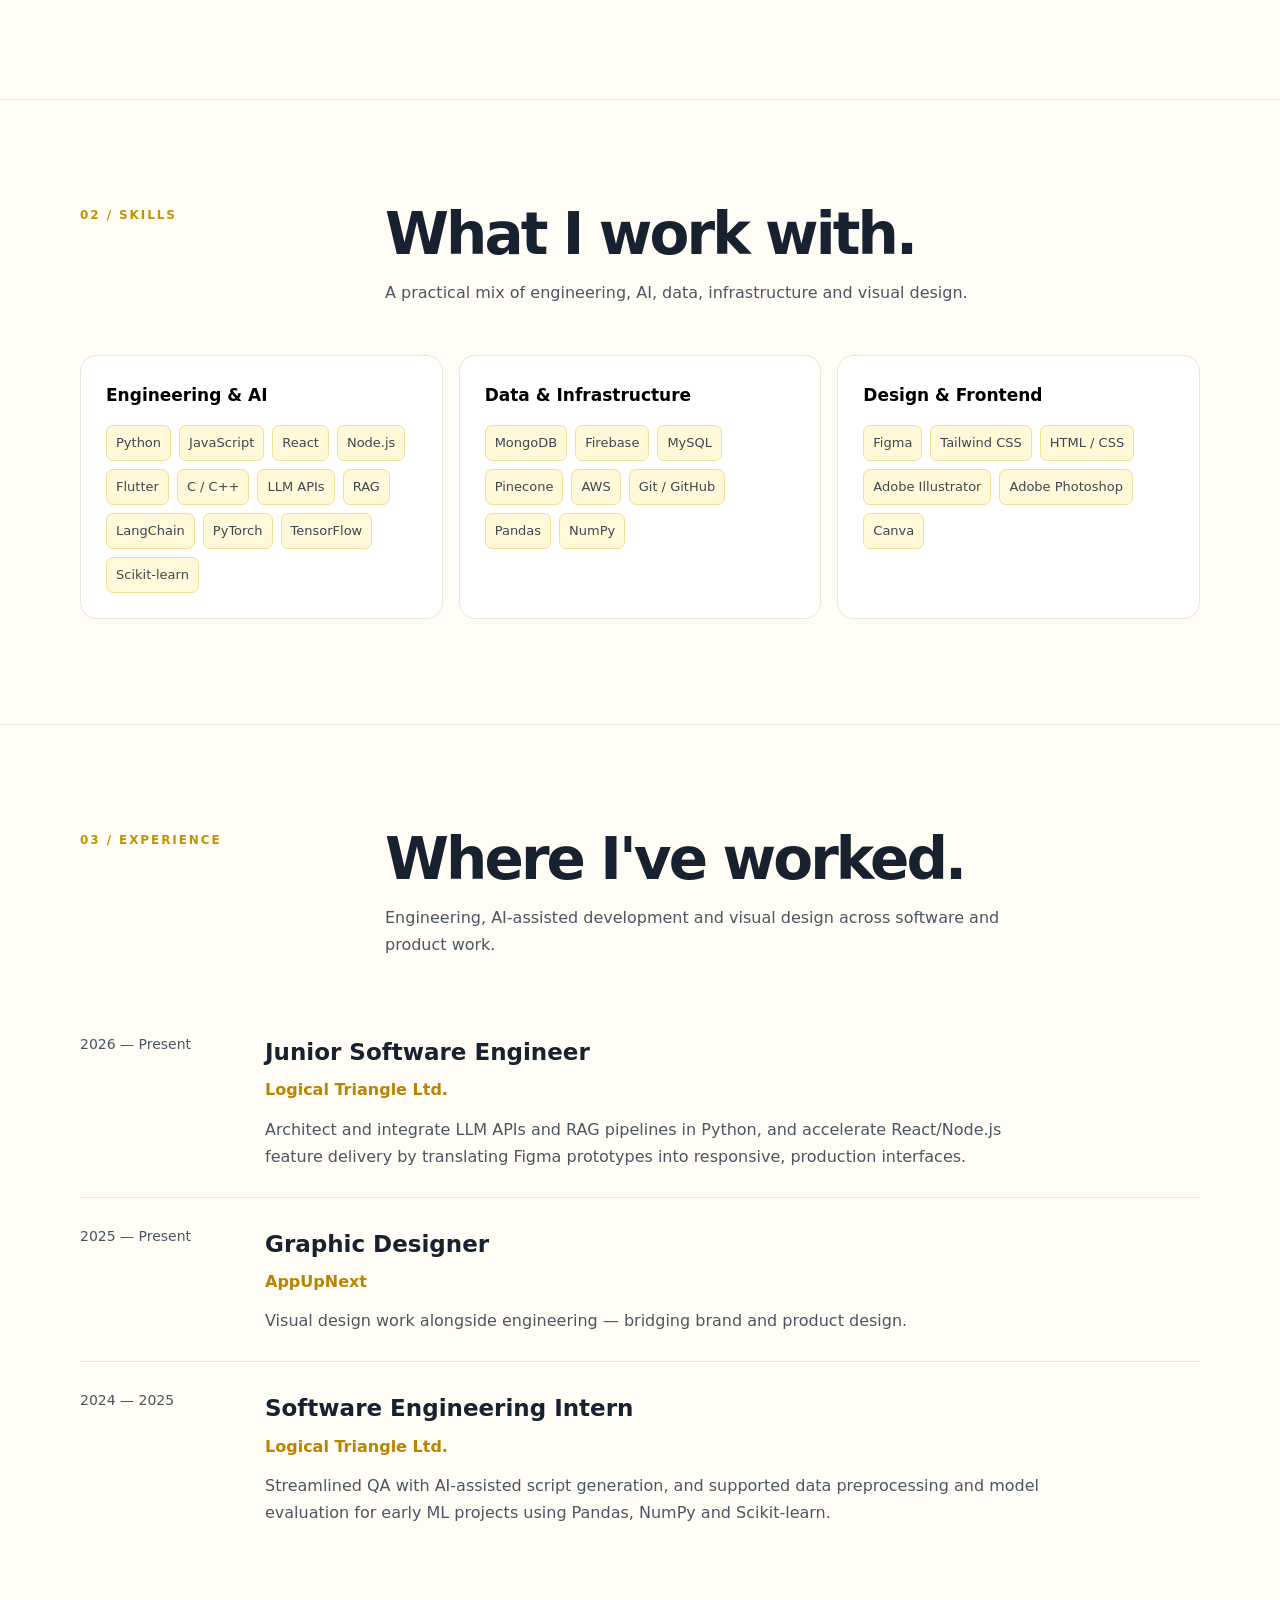
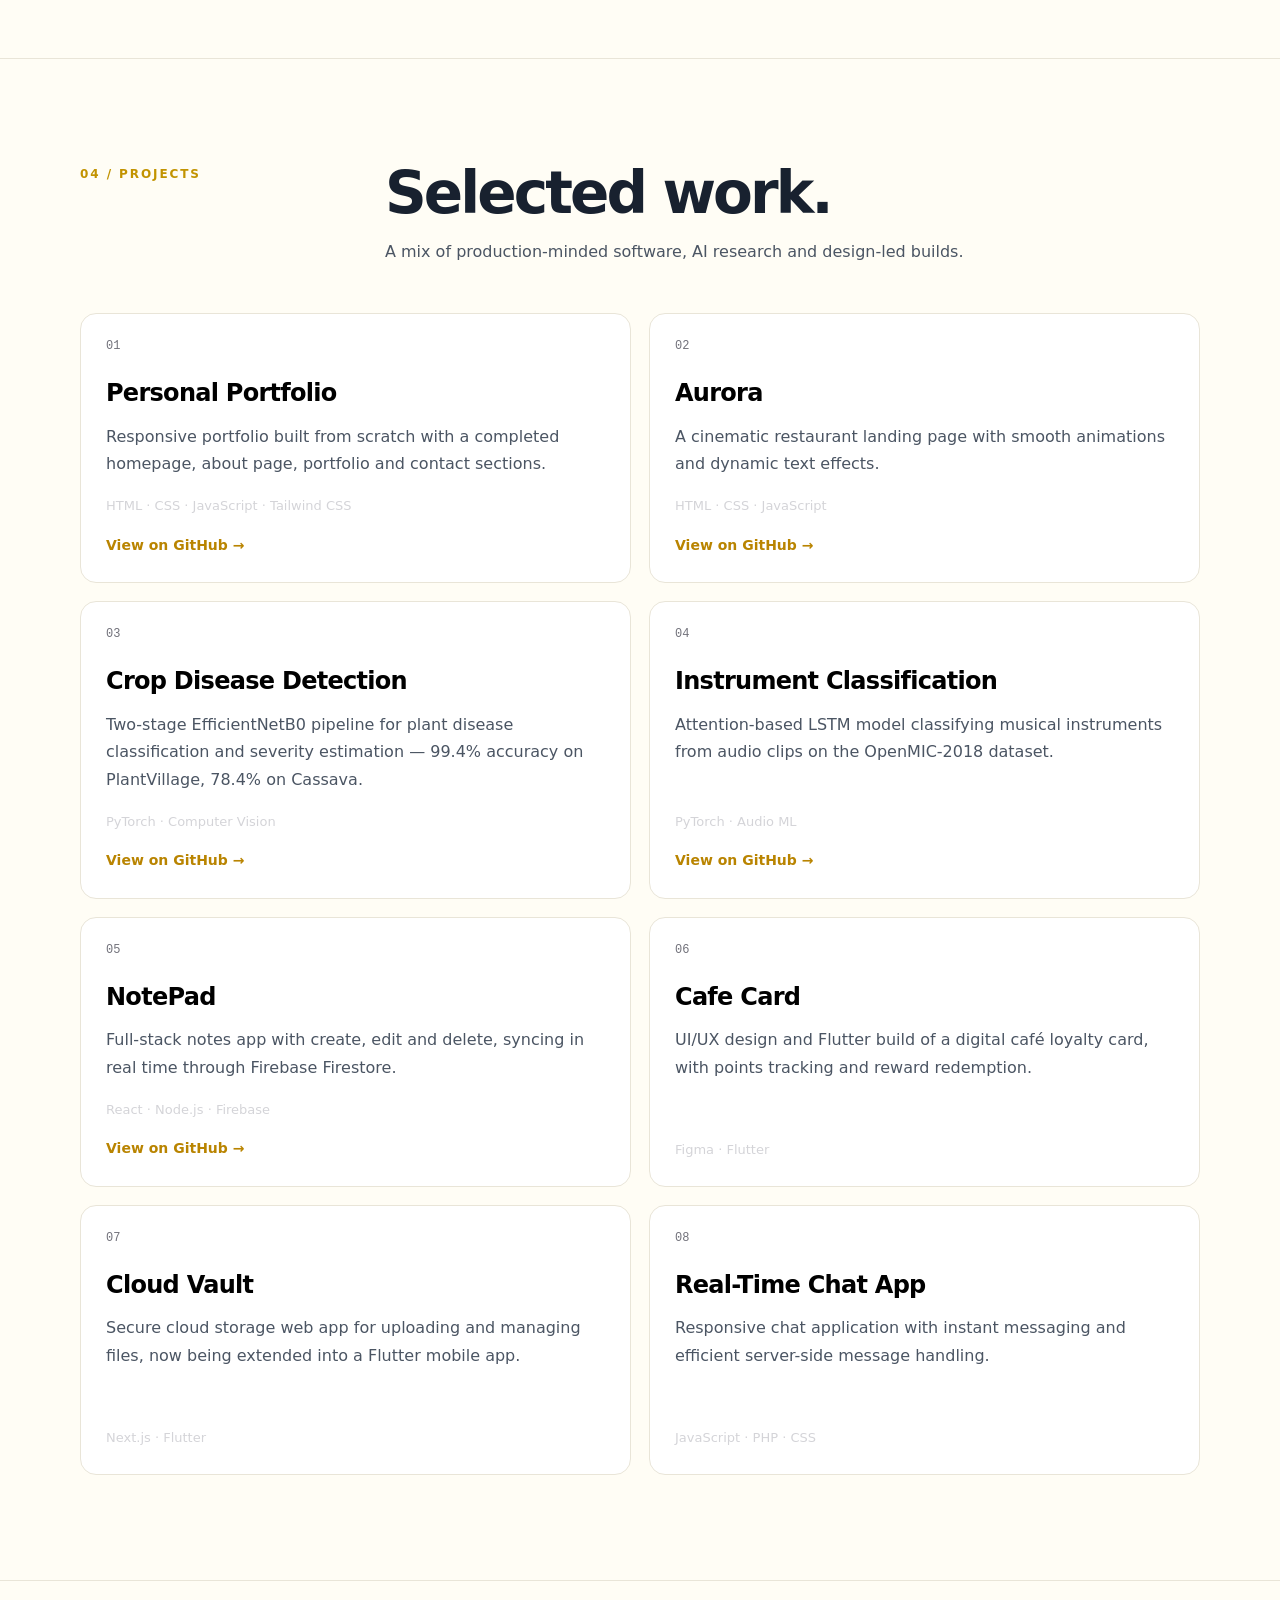
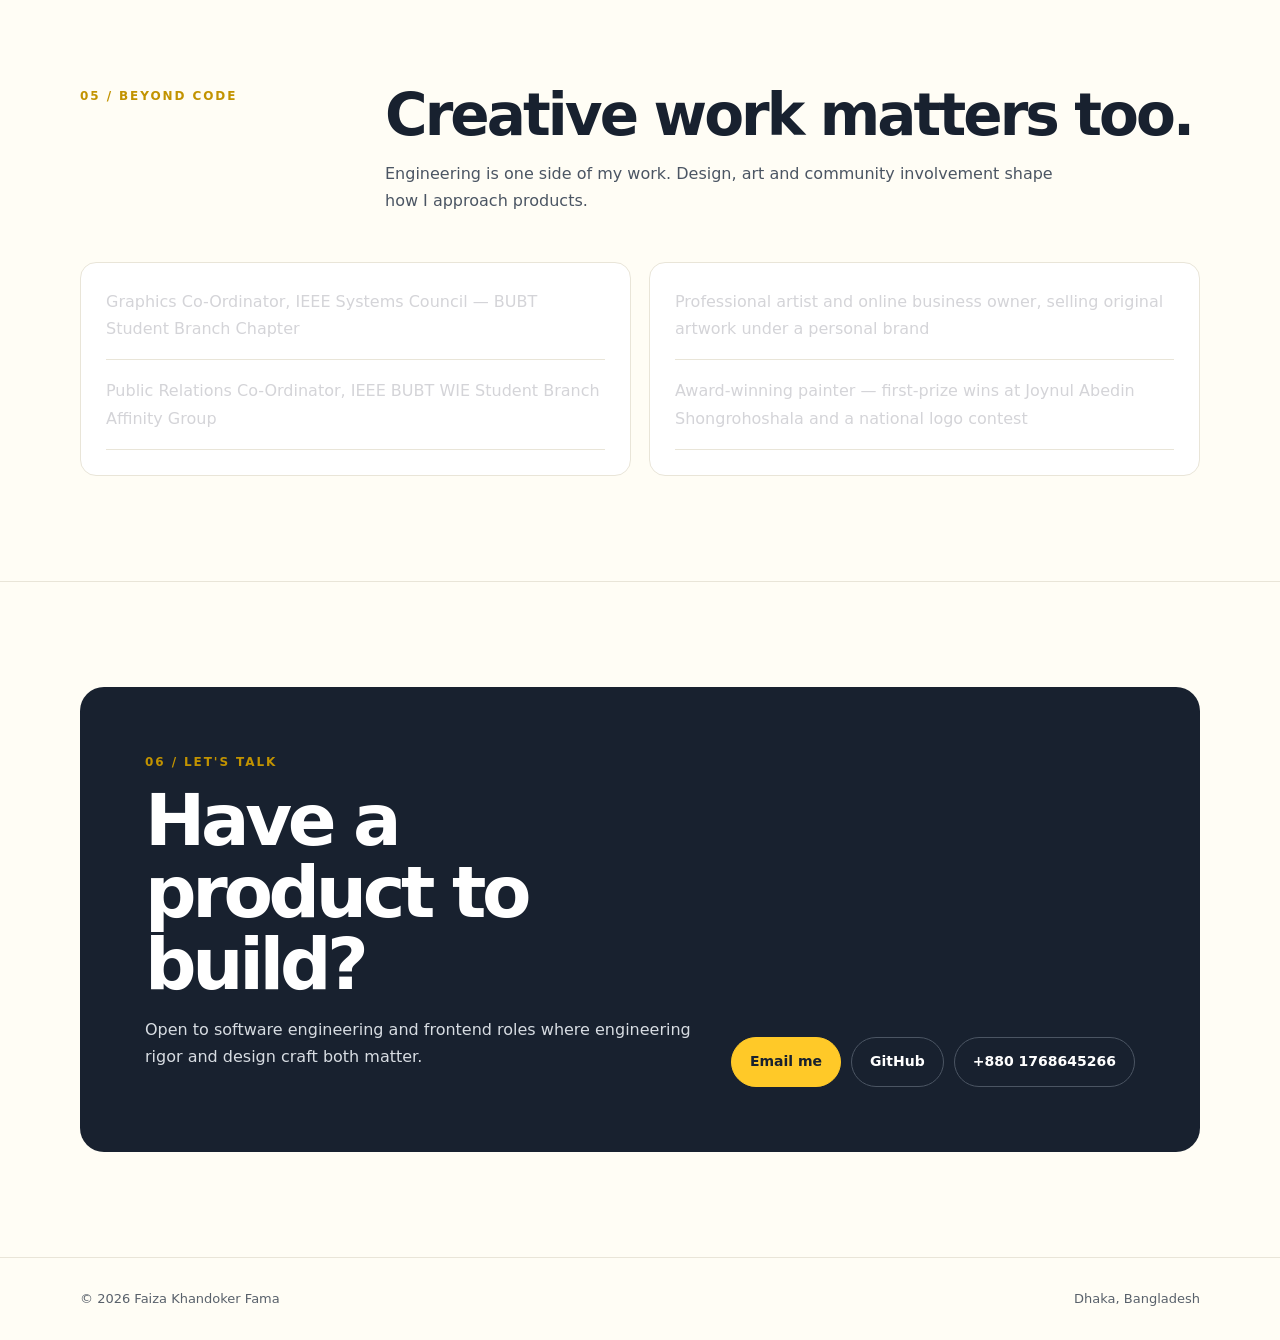
==== commit 45eae0b0: "Update index.html" ====
--- a/index.html
+++ b/index.html
@@ -4,22 +4,7 @@
 <meta charset="utf-8"><meta name="viewport" content="width=device-width,initial-scale=1">
 <meta name="description" content="Portfolio of Faiza Khandoker Fama — Software Engineer, AI developer and designer.">
 <title>Faiza Khandoker Fama — Software Engineer</title>
-<style>
-:root{--bg:#09090b;--panel:#111113;--text:#f4f4f5;--muted:#a1a1aa;--line:#27272a;--accent:#c4b5fd;--max:1120px}
-*{box-sizing:border-box;scroll-behavior:smooth}body{margin:0;background:radial-gradient(circle at 75% 0%,rgba(124,58,237,.16),transparent 28rem),var(--bg);color:#27313f;font:16px/1.7 Inter,ui-sans-serif,system-ui,-apple-system,"Segoe UI",sans-serif}a{color:inherit;text-decoration:none}.wrap{width:min(var(--max),calc(100% - 40px));margin:auto}
-nav{position:sticky;top:0;z-index:20;background:rgba(9,9,11,.8);backdrop-filter:blur(18px);border-bottom:1px solid rgba(255,255,255,.07)}.nav{height:72px;display:flex;align-items:center;justify-content:space-between}.brand{font-weight:800;letter-spacing:-.03em}.links{display:flex;gap:25px;color:#d4d4d8;font-size:14px}.links a:hover{color:var(--accent)}
-.hero{min-height:calc(100vh - 72px);display:grid;align-items:center;padding:90px 0}.eyebrow,.kicker{color:var(--accent);font-size:12px;font-weight:800;letter-spacing:.16em;text-transform:uppercase}.hero h1{font-size:clamp(48px,8vw,92px);line-height:.98;letter-spacing:-.065em;margin:20px 0 28px;max-width:900px}.gradient{background:linear-gradient(110deg,#fff,#c4b5fd 60%,#a78bfa);-webkit-background-clip:text;background-clip:text;color:transparent}.lead{font-size:clamp(19px,2.2vw,25px);line-height:1.5;color:#d4d4d8;max-width:790px}.meta{display:flex;flex-wrap:wrap;gap:12px;margin-top:30px;color:var(--muted);font-size:14px}.meta span{border:1px solid var(--line);border-radius:999px;padding:7px 13px}.actions{display:flex;gap:12px;flex-wrap:wrap;margin-top:34px}.btn{display:inline-flex;align-items:center;justify-content:center;padding:12px 18px;border-radius:10px;border:1px solid var(--line);font-weight:700;font-size:14px}.btn.primary{background:#f4f4f5;color:#09090b;border-color:#f4f4f5}
-section{padding:105px 0;border-top:1px solid rgba(255,255,255,.06)}.section-head{display:grid;grid-template-columns:260px 1fr;gap:45px;margin-bottom:48px}.section-head h2{font-size:clamp(34px,5vw,58px);line-height:1;letter-spacing:-.05em;margin:0}.section-head p{color:var(--muted);max-width:680px;margin:16px 0 0}
-.about-grid{display:grid;grid-template-columns:1.3fr .7fr;gap:50px}.about-copy{font-size:20px;color:#d4d4d8}.about-copy p{margin-top:0}.facts{display:grid;gap:12px}.fact,.card{background:linear-gradient(145deg,rgba(255,255,255,.045),rgba(255,255,255,.015));border:1px solid var(--line);border-radius:16px}.fact{padding:20px}.fact b{display:block}.fact span{color:var(--muted);font-size:14px}
-.skill-groups{display:grid;grid-template-columns:repeat(3,1fr);gap:16px}.card{padding:25px}.card h3{margin:0 0 15px;font-size:17px}.tags{display:flex;flex-wrap:wrap;gap:8px}.tag{font-size:13px;color:#d4d4d8;background:#18181b;border:1px solid #303035;padding:6px 9px;border-radius:7px}
-.timeline{display:grid}.job{display:grid;grid-template-columns:150px 1fr;gap:35px;padding:27px 0;border-top:1px solid var(--line)}.job:first-child{border-top:0}.date{color:var(--muted);font-size:14px}.job h3{margin:0;font-size:23px}.company{color:var(--accent);font-weight:700;margin:4px 0 12px}.job p{color:#c4c4c8;margin:0;max-width:780px}
-.projects{display:grid;grid-template-columns:repeat(2,1fr);gap:18px}.project{display:flex;flex-direction:column;min-height:270px}.project-num{color:#71717a;font:12px ui-monospace,SFMono-Regular,Menlo,monospace}.project h3{font-size:24px;letter-spacing:-.03em;margin:20px 0 9px}.project p{color:var(--muted);margin:0 0 18px}.stack{color:#d4d4d8;font-size:13px;margin-top:auto}.project-link{margin-top:16px;color:var(--accent);font-weight:700;font-size:14px}
-.beyond{display:grid;grid-template-columns:1fr 1fr;gap:18px}.beyond ul{padding:0;margin:0;list-style:none}.beyond li{padding:17px 0;border-bottom:1px solid var(--line);color:#d4d4d8}.beyond li:first-child{padding-top:0}
-.contact{display:grid;grid-template-columns:1fr auto;align-items:end;gap:30px}.contact h2{font-size:clamp(42px,6vw,72px);line-height:1;letter-spacing:-.06em;margin:12px 0}.contact p{color:var(--muted);max-width:600px}.contact-links{display:flex;gap:10px;flex-wrap:wrap;justify-content:flex-end}footer{padding:30px 0;border-top:1px solid var(--line);color:#71717a;font-size:13px}.footer{display:flex;justify-content:space-between;gap:20px}
-@media(max-width:800px){.links{display:none}.section-head,.about-grid,.skill-groups,.projects,.beyond,.contact{grid-template-columns:1fr}.section-head{gap:18px}.job{grid-template-columns:1fr;gap:8px}.contact-links{justify-content:flex-start}.hero{padding:70px 0}.wrap{width:min(var(--max),calc(100% - 28px))}}
-
-:root{--bg:#fffdf5;--panel:#fff;--text:#18212f;--muted:#4b5563;--line:#e9e5d8;--accent:#ffc928;--accent2:#f0b800}body{background:radial-gradient(circle at 95% 0%,rgba(255,201,40,.13),transparent 24rem),var(--bg);color:var(--text)}nav{background:rgba(255,253,245,.9);border-bottom:1px solid var(--line)}.brand{color:var(--text)}.brand:after{content:"";display:block;width:42px;height:4px;background:var(--accent);margin-top:7px}.links{color:var(--text)}.links a:hover{color:#b98500}.hero{min-height:calc(100vh - 72px);padding:55px 0 85px;background:var(--bg);position:relative;overflow:hidden}.hero:after{content:"";position:absolute;width:260px;height:260px;border:2px solid #ffd44b;border-radius:50%;right:-110px;bottom:-130px}.hero-grid{display:grid;grid-template-columns:1.05fr .95fr;gap:55px;align-items:center}.hero .eyebrow{color:#4e5866}.hero h1{font-size:clamp(48px,6.5vw,82px);line-height:1.02;letter-spacing:-.065em;margin:20px 0 22px}.hero h1 .name{color:#f0b800}.hero .gradient{background:none;color:var(--text)}.hero .lead{font-size:19px;max-width:650px;color:#3d4755;line-height:1.75}.meta{display:flex;flex-wrap:wrap;gap:18px;margin:28px 0;color:#3f4957;font-size:14px}.meta span{border:0;padding:0}.actions{gap:12px;margin-top:24px}.btn{border-radius:999px;border:1px solid #dcd6c6;background:#fff;color:var(--text)}.btn.primary{background:var(--accent);border-color:var(--accent);color:var(--text)}.photo-wrap{display:flex;justify-content:center;position:relative}.photo-circle{width:min(440px,82vw);aspect-ratio:1;border-radius:50%;background:linear-gradient(135deg,#ffd84c,#ffc928);display:grid;place-items:center;overflow:hidden;box-shadow:0 24px 55px rgba(185,145,0,.13)}.photo-circle img{width:100%;height:100%;object-fit:cover;object-position:center;display:block;filter:contrast(1.03) saturate(1.03);image-rendering:auto}.photo-wrap:before{content:"";position:absolute;width:min(460px,86vw);aspect-ratio:1;border:1px dashed #f4cf55;border-radius:50%;z-index:-1}section{border-top:1px solid var(--line)}.section-head h2{color:var(--text)}.section-head p,.project p,.job p{color:var(--muted)}.kicker{color:#c29300}.fact,.card{background:#fff;border-color:var(--line)}.tag{background:#fff8d9;border-color:#f4df91;color:#3e4650}.company,.project-link{color:#b98400}.contact{background:#18212f;color:#fff;border-radius:24px;padding:65px}.contact p{color:#d7dce2}.contact .btn{background:transparent;color:#fff;border-color:#4b5563}.contact .btn.primary{background:var(--accent);border-color:var(--accent);color:var(--text)}footer{border-top-color:var(--line);color:#59616b}@media(max-width:850px){.hero-grid{grid-template-columns:1fr;gap:45px}.photo-wrap{order:-1}.photo-circle{width:min(330px,75vw)}.links{display:none}}
-</style>
+<link rel="stylesheet" href="style.css">
 </head>
 <body>
 <nav><div class="wrap nav"><a class="brand" href="#top">Faiza Khandoker Fama</a><div class="links"><a href="#about">About</a><a href="#skills">Skills</a><a href="#experience">Experience</a><a href="#projects">Projects</a><a href="#beyond">Beyond Code</a><a href="#contact">Contact</a></div></div></nav>
@@ -42,4 +27,4 @@
 <section id="contact"><div class="wrap contact"><div><div class="kicker">06 / Let's talk</div><h2>Have a product to build?</h2><p>Open to software engineering and frontend roles where engineering rigor and design craft both matter.</p></div><div class="contact-links"><a class="btn primary" href="mailto:faizakhandoker2021@gmail.com">Email me</a><a class="btn" href="https://github.com/Faiza-338" target="_blank" rel="noreferrer">GitHub</a><a class="btn" href="tel:+8801768645266">+880 1768645266</a></div></div></section>
 </main>
 <footer><div class="wrap footer"><span>© 2026 Faiza Khandoker Fama</span><span>Dhaka, Bangladesh</span></div></footer>
-</body></html>+</body></html>
--- a/style.css
+++ b/style.css
@@ -0,0 +1,698 @@
+html {
+  scroll-behavior: smooth;
+}
+body {
+  font-family:
+    Inter,
+    system-ui,
+    -apple-system,
+    BlinkMacSystemFont,
+    "Segoe UI",
+    sans-serif;
+}
+.glass {
+  background: rgba(15, 23, 42, 0.72);
+  backdrop-filter: blur(16px);
+}
+.blue-glow {
+  box-shadow: 0 0 35px rgba(59, 130, 246, 0.25);
+}
+.card {
+  color: black;
+}
+.card-hover {
+  transition: all 0.3s ease;
+}
+.card-hover:hover {
+  transform: translateY(-8px);
+  box-shadow: 0 20px 45px rgba(59, 130, 246, 0.22);
+}
+.gradient-text {
+  background: linear-gradient(90deg, #60a5fa, #38bdf8, #a78bfa);
+  -webkit-background-clip: text;
+  background-clip: text;
+  color: transparent;
+}
+.section-title {
+  font-size: clamp(2rem, 4vw, 3rem);
+  font-weight: 800;
+  color: white;
+}
+.page-hero {
+  background:
+    radial-gradient(
+      circle at top left,
+      rgba(37, 99, 235, 0.35),
+      transparent 35%
+    ),
+    linear-gradient(135deg, #020617, #0f172a, #020617);
+}
+
+:root {
+  --bg: #09090b;
+  --panel: #111113;
+  --text: #f4f4f5;
+  --muted: #a1a1aa;
+  --line: #27272a;
+  --accent: #c4b5fd;
+  --max: 1120px;
+}
+
+* {
+  box-sizing: border-box;
+  scroll-behavior: smooth;
+}
+
+body {
+  margin: 0;
+  background: radial-gradient(circle at 75% 0%, rgba(124, 58, 237, 0.16), transparent 28rem), var(--bg);
+  color: #27313f;
+  font: 16px/1.7 Inter, ui-sans-serif, system-ui, -apple-system, "Segoe UI", sans-serif;
+}
+
+a {
+  color: inherit;
+  text-decoration: none;
+}
+
+.wrap {
+  width: min(var(--max), calc(100% - 40px));
+  margin: auto;
+}
+
+nav {
+  position: sticky;
+  top: 0;
+  z-index: 20;
+  background: rgba(9, 9, 11, 0.8);
+  backdrop-filter: blur(18px);
+  border-bottom: 1px solid rgba(255, 255, 255, 0.07);
+}
+
+.nav {
+  height: 72px;
+  display: flex;
+  align-items: center;
+  justify-content: space-between;
+}
+
+.brand {
+  font-weight: 800;
+  letter-spacing: -0.03em;
+}
+
+.links {
+  display: flex;
+  gap: 25px;
+  color: #d4d4d8;
+  font-size: 14px;
+}
+
+.links a:hover {
+  color: var(--accent);
+}
+
+.hero {
+  min-height: calc(100vh - 72px);
+  display: grid;
+  align-items: center;
+  padding: 90px 0;
+}
+
+.eyebrow,
+.kicker {
+  color: var(--accent);
+  font-size: 12px;
+  font-weight: 800;
+  letter-spacing: 0.16em;
+  text-transform: uppercase;
+}
+
+.hero h1 {
+  font-size: clamp(48px, 8vw, 92px);
+  line-height: 0.98;
+  letter-spacing: -0.065em;
+  margin: 20px 0 28px;
+  max-width: 900px;
+}
+
+.gradient {
+  background: linear-gradient(110deg, #fff, #c4b5fd 60%, #a78bfa);
+  -webkit-background-clip: text;
+  background-clip: text;
+  color: transparent;
+}
+
+.lead {
+  font-size: clamp(19px, 2.2vw, 25px);
+  line-height: 1.5;
+  color: #d4d4d8;
+  max-width: 790px;
+}
+
+.meta {
+  display: flex;
+  flex-wrap: wrap;
+  gap: 12px;
+  margin-top: 30px;
+  color: var(--muted);
+  font-size: 14px;
+}
+
+.meta span {
+  border: 1px solid var(--line);
+  border-radius: 999px;
+  padding: 7px 13px;
+}
+
+.actions {
+  display: flex;
+  gap: 12px;
+  flex-wrap: wrap;
+  margin-top: 34px;
+}
+
+.btn {
+  display: inline-flex;
+  align-items: center;
+  justify-content: center;
+  padding: 12px 18px;
+  border-radius: 10px;
+  border: 1px solid var(--line);
+  font-weight: 700;
+  font-size: 14px;
+}
+
+.btn.primary {
+  background: #f4f4f5;
+  color: #09090b;
+  border-color: #f4f4f5;
+}
+
+section {
+  padding: 105px 0;
+  border-top: 1px solid rgba(255, 255, 255, 0.06);
+}
+
+.section-head {
+  display: grid;
+  grid-template-columns: 260px 1fr;
+  gap: 45px;
+  margin-bottom: 48px;
+}
+
+.section-head h2 {
+  font-size: clamp(34px, 5vw, 58px);
+  line-height: 1;
+  letter-spacing: -0.05em;
+  margin: 0;
+}
+
+.section-head p {
+  color: var(--muted);
+  max-width: 680px;
+  margin: 16px 0 0;
+}
+
+.about-grid {
+  display: grid;
+  grid-template-columns: 1.3fr 0.7fr;
+  gap: 50px;
+}
+
+.about-copy {
+  font-size: 20px;
+  color: #d4d4d8;
+}
+
+.about-copy p {
+  margin-top: 0;
+}
+
+.facts {
+  display: grid;
+  gap: 12px;
+}
+
+.fact,
+.card {
+  background: linear-gradient(145deg, rgba(255, 255, 255, 0.045), rgba(255, 255, 255, 0.015));
+  border: 1px solid var(--line);
+  border-radius: 16px;
+}
+
+.fact {
+  padding: 20px;
+}
+
+.fact b {
+  display: block;
+}
+
+.fact span {
+  color: var(--muted);
+  font-size: 14px;
+}
+
+.skill-groups {
+  display: grid;
+  grid-template-columns: repeat(3, 1fr);
+  gap: 16px;
+}
+
+.card {
+  padding: 25px;
+}
+
+.card h3 {
+  margin: 0 0 15px;
+  font-size: 17px;
+}
+
+.tags {
+  display: flex;
+  flex-wrap: wrap;
+  gap: 8px;
+}
+
+.tag {
+  font-size: 13px;
+  color: #d4d4d8;
+  background: #18181b;
+  border: 1px solid #303035;
+  padding: 6px 9px;
+  border-radius: 7px;
+}
+
+.timeline {
+  display: grid;
+}
+
+.job {
+  display: grid;
+  grid-template-columns: 150px 1fr;
+  gap: 35px;
+  padding: 27px 0;
+  border-top: 1px solid var(--line);
+}
+
+.job:first-child {
+  border-top: 0;
+}
+
+.date {
+  color: var(--muted);
+  font-size: 14px;
+}
+
+.job h3 {
+  margin: 0;
+  font-size: 23px;
+}
+
+.company {
+  color: var(--accent);
+  font-weight: 700;
+  margin: 4px 0 12px;
+}
+
+.job p {
+  color: #c4c4c8;
+  margin: 0;
+  max-width: 780px;
+}
+
+.projects {
+  display: grid;
+  grid-template-columns: repeat(2, 1fr);
+  gap: 18px;
+}
+
+.project {
+  display: flex;
+  flex-direction: column;
+  min-height: 270px;
+}
+
+.project-num {
+  color: #71717a;
+  font: 12px ui-monospace, SFMono-Regular, Menlo, monospace;
+}
+
+.project h3 {
+  font-size: 24px;
+  letter-spacing: -0.03em;
+  margin: 20px 0 9px;
+}
+
+.project p {
+  color: var(--muted);
+  margin: 0 0 18px;
+}
+
+.stack {
+  color: #d4d4d8;
+  font-size: 13px;
+  margin-top: auto;
+}
+
+.project-link {
+  margin-top: 16px;
+  color: var(--accent);
+  font-weight: 700;
+  font-size: 14px;
+}
+
+.beyond {
+  display: grid;
+  grid-template-columns: 1fr 1fr;
+  gap: 18px;
+}
+
+.beyond ul {
+  padding: 0;
+  margin: 0;
+  list-style: none;
+}
+
+.beyond li {
+  padding: 17px 0;
+  border-bottom: 1px solid var(--line);
+  color: #d4d4d8;
+}
+
+.beyond li:first-child {
+  padding-top: 0;
+}
+
+.contact {
+  display: grid;
+  grid-template-columns: 1fr auto;
+  align-items: end;
+  gap: 30px;
+}
+
+.contact h2 {
+  font-size: clamp(42px, 6vw, 72px);
+  line-height: 1;
+  letter-spacing: -0.06em;
+  margin: 12px 0;
+}
+
+.contact p {
+  color: var(--muted);
+  max-width: 600px;
+}
+
+.contact-links {
+  display: flex;
+  gap: 10px;
+  flex-wrap: wrap;
+  justify-content: flex-end;
+}
+
+footer {
+  padding: 30px 0;
+  border-top: 1px solid var(--line);
+  color: #71717a;
+  font-size: 13px;
+}
+
+.footer {
+  display: flex;
+  justify-content: space-between;
+  gap: 20px;
+}
+
+@media (max-width: 800px) {
+  .links {
+    display: none;
+  }
+  .section-head,
+  .about-grid,
+  .skill-groups,
+  .projects,
+  .beyond,
+  .contact {
+    grid-template-columns: 1fr;
+  }
+  .section-head {
+    gap: 18px;
+  }
+  .job {
+    grid-template-columns: 1fr;
+    gap: 8px;
+  }
+  .contact-links {
+    justify-content: flex-start;
+  }
+  .hero {
+    padding: 70px 0;
+  }
+  .wrap {
+    width: min(var(--max), calc(100% - 28px));
+  }
+}
+
+/* Base Theme Overrides (Light/Yellow Theme) */
+:root {
+  --bg: #fffdf5;
+  --panel: #fff;
+  --text: #18212f;
+  --muted: #4b5563;
+  --line: #e9e5d8;
+  --accent: #ffc928;
+  --accent2: #f0b800;
+}
+
+body {
+  background: radial-gradient(circle at 95% 0%, rgba(255, 201, 40, 0.13), transparent 24rem), var(--bg);
+  color: var(--text);
+}
+
+nav {
+  background: rgba(255, 253, 245, 0.9);
+  border-bottom: 1px solid var(--line);
+}
+
+.brand {
+  color: var(--text);
+}
+
+.brand:after {
+  content: "";
+  display: block;
+  width: 42px;
+  height: 4px;
+  background: var(--accent);
+  margin-top: 7px;
+}
+
+.links {
+  color: var(--text);
+}
+
+.links a:hover {
+  color: #b98500;
+}
+
+.hero {
+  min-height: calc(100vh - 72px);
+  padding: 55px 0 85px;
+  background: var(--bg);
+  position: relative;
+  overflow: hidden;
+}
+
+.hero:after {
+  content: "";
+  position: absolute;
+  width: 260px;
+  height: 260px;
+  border: 2px solid #ffd44b;
+  border-radius: 50%;
+  right: -110px;
+  bottom: -130px;
+}
+
+.hero-grid {
+  display: grid;
+  grid-template-columns: 1.05fr 0.95fr;
+  gap: 55px;
+  align-items: center;
+}
+
+.hero .eyebrow {
+  color: #4e5866;
+}
+
+.hero h1 {
+  font-size: clamp(48px, 6.5vw, 82px);
+  line-height: 1.02;
+  letter-spacing: -0.065em;
+  margin: 20px 0 22px;
+}
+
+.hero h1 .name {
+  color: #f0b800;
+}
+
+.hero .gradient {
+  background: none;
+  color: var(--text);
+}
+
+.hero .lead {
+  font-size: 19px;
+  max-width: 650px;
+  color: #3d4755;
+  line-height: 1.75;
+}
+
+.meta {
+  display: flex;
+  flex-wrap: wrap;
+  gap: 18px;
+  margin: 28px 0;
+  color: #3f4957;
+  font-size: 14px;
+}
+
+.meta span {
+  border: 0;
+  padding: 0;
+}
+
+.actions {
+  gap: 12px;
+  margin-top: 24px;
+}
+
+.btn {
+  border-radius: 999px;
+  border: 1px solid #dcd6c6;
+  background: #fff;
+  color: var(--text);
+}
+
+.btn.primary {
+  background: var(--accent);
+  border-color: var(--accent);
+  color: var(--text);
+}
+
+.photo-wrap {
+  display: flex;
+  justify-content: center;
+  position: relative;
+}
+
+.photo-circle {
+  width: min(440px, 82vw);
+  aspect-ratio: 1;
+  border-radius: 50%;
+  background: linear-gradient(135deg, #ffd84c, #ffc928);
+  display: grid;
+  place-items: center;
+  overflow: hidden;
+  box-shadow: 0 24px 55px rgba(185, 145, 0, 0.13);
+}
+
+.photo-circle img {
+  width: 100%;
+  height: 100%;
+  object-fit: cover;
+  object-position: center;
+  display: block;
+  filter: contrast(1.03) saturate(1.03);
+  image-rendering: auto;
+}
+
+.photo-wrap:before {
+  content: "";
+  position: absolute;
+  width: min(460px, 86vw);
+  aspect-ratio: 1;
+  border: 1px dashed #f4cf55;
+  border-radius: 50%;
+  z-index: -1;
+}
+
+section {
+  border-top: 1px solid var(--line);
+}
+
+.section-head h2 {
+  color: var(--text);
+}
+
+.section-head p,
+.project p,
+.job p {
+  color: var(--muted);
+}
+
+.kicker {
+  color: #c29300;
+}
+
+.fact,
+.card {
+  background: #fff;
+  border-color: var(--line);
+}
+
+.tag {
+  background: #fff8d9;
+  border-color: #f4df91;
+  color: #3e4650;
+}
+
+.company,
+.project-link {
+  color: #b98400;
+}
+
+.contact {
+  background: #18212f;
+  color: #fff;
+  border-radius: 24px;
+  padding: 65px;
+}
+
+.contact p {
+  color: #d7dce2;
+}
+
+.contact .btn {
+  background: transparent;
+  color: #fff;
+  border-color: #4b5563;
+}
+
+.contact .btn.primary {
+  background: var(--accent);
+  border-color: var(--accent);
+  color: var(--text);
+}
+
+footer {
+  border-top-color: var(--line);
+  color: #59616b;
+}
+
+@media (max-width: 850px) {
+  .hero-grid {
+    grid-template-columns: 1fr;
+    gap: 45px;
+  }
+  .photo-wrap {
+    order: -1;
+  }
+  .photo-circle {
+    width: min(330px, 75vw);
+  }
+  .links {
+    display: none;
+  }
+}
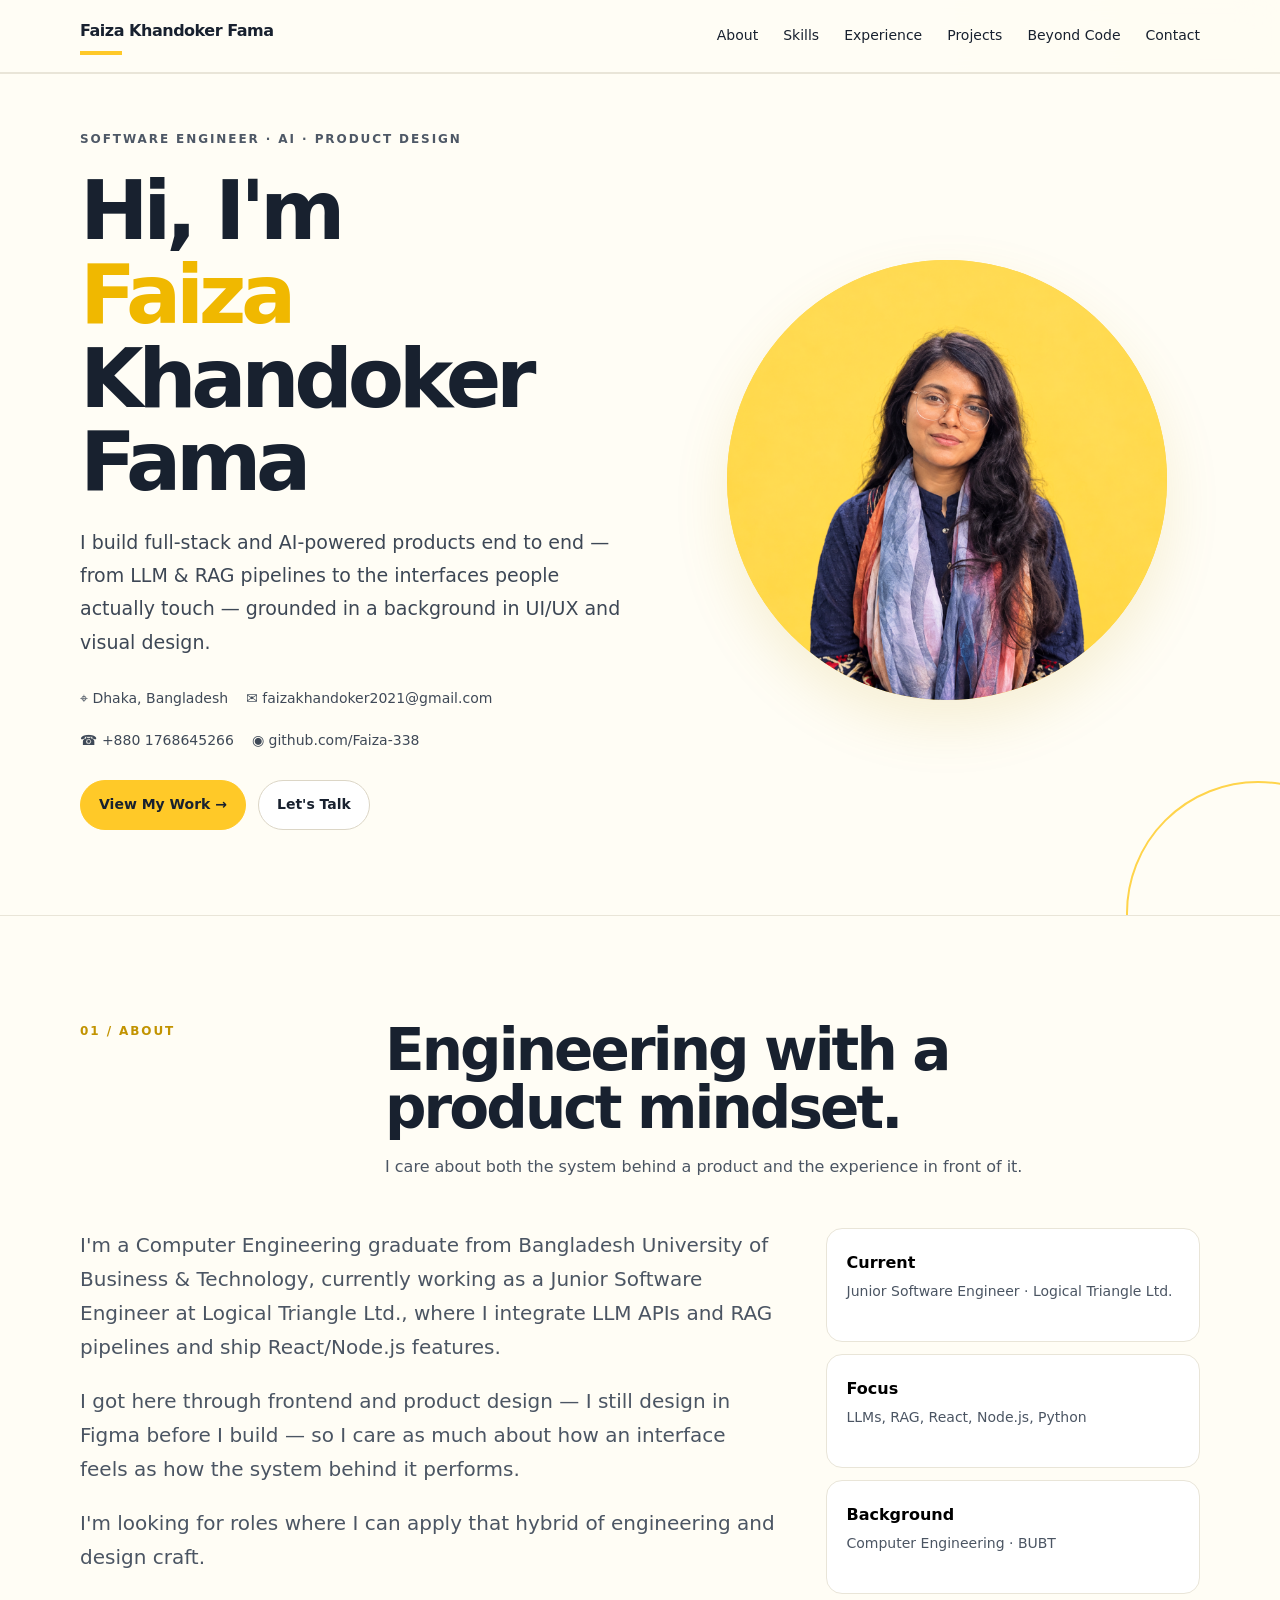
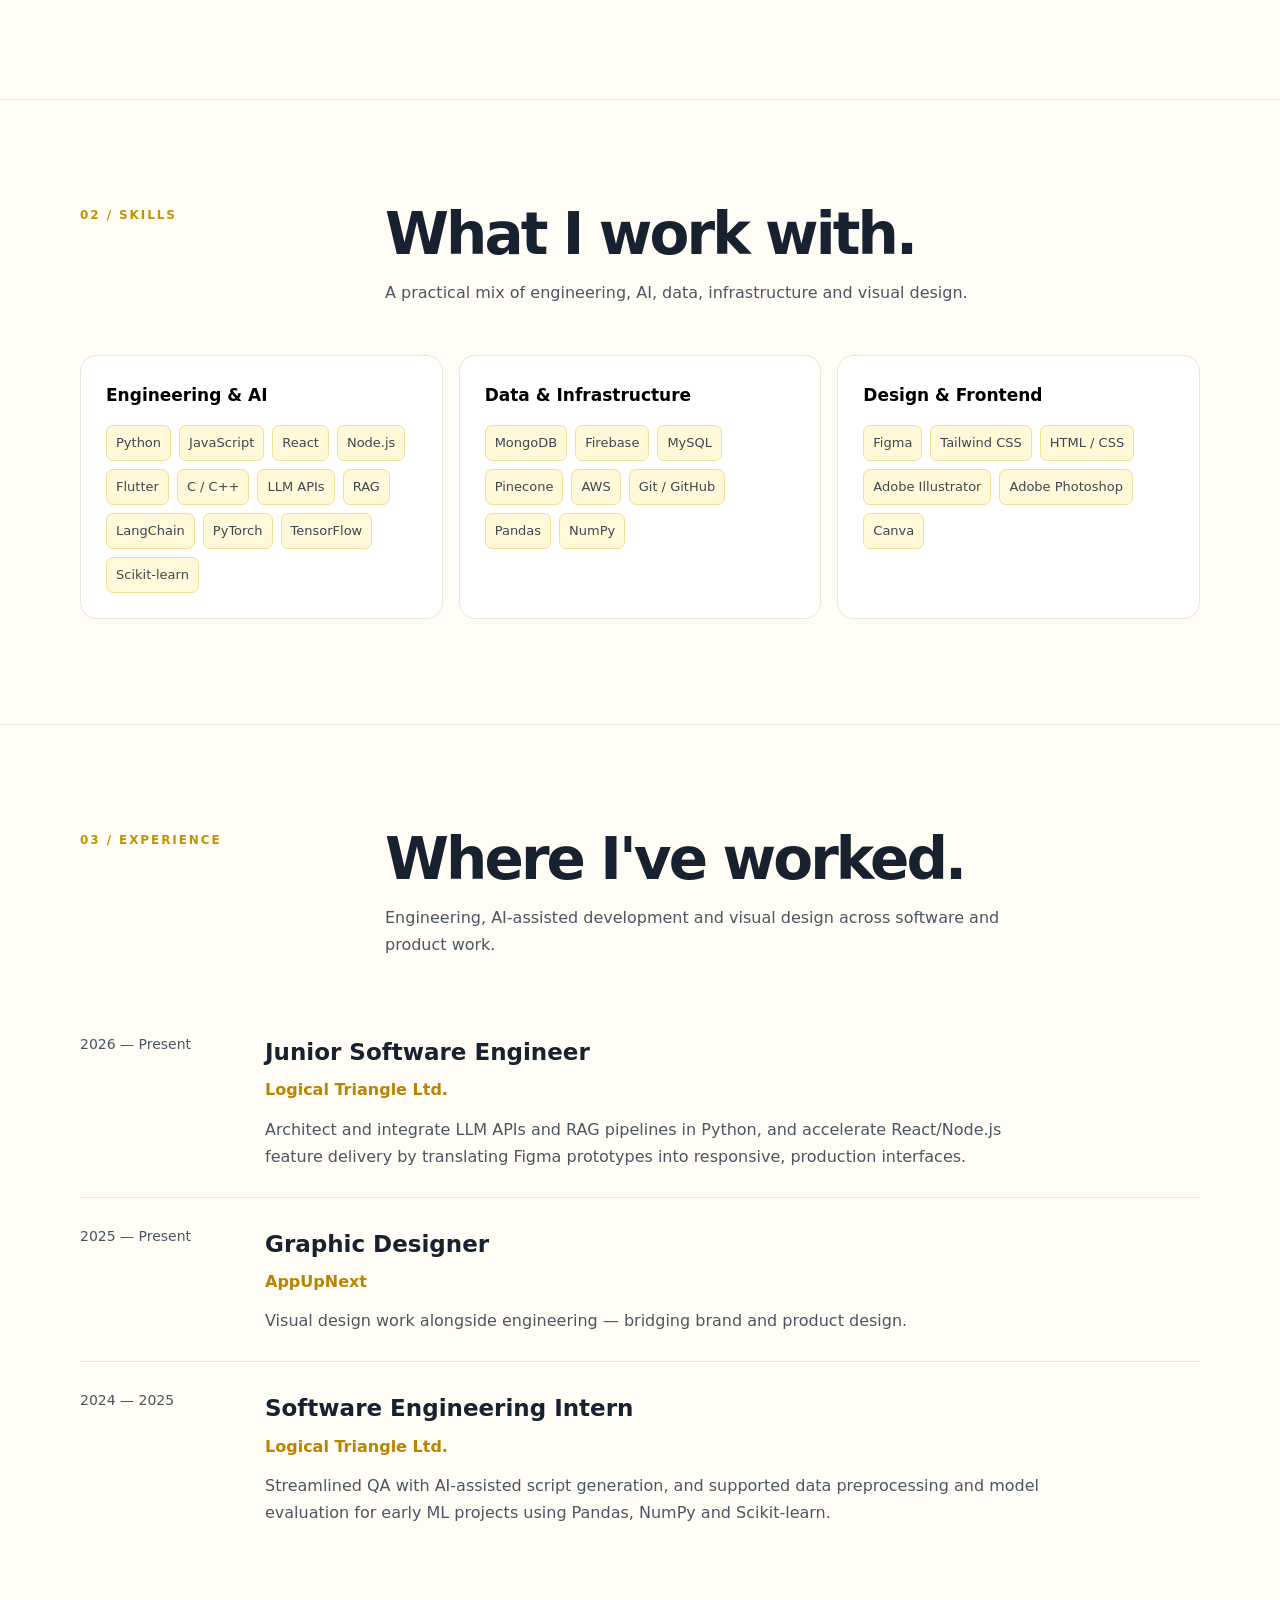
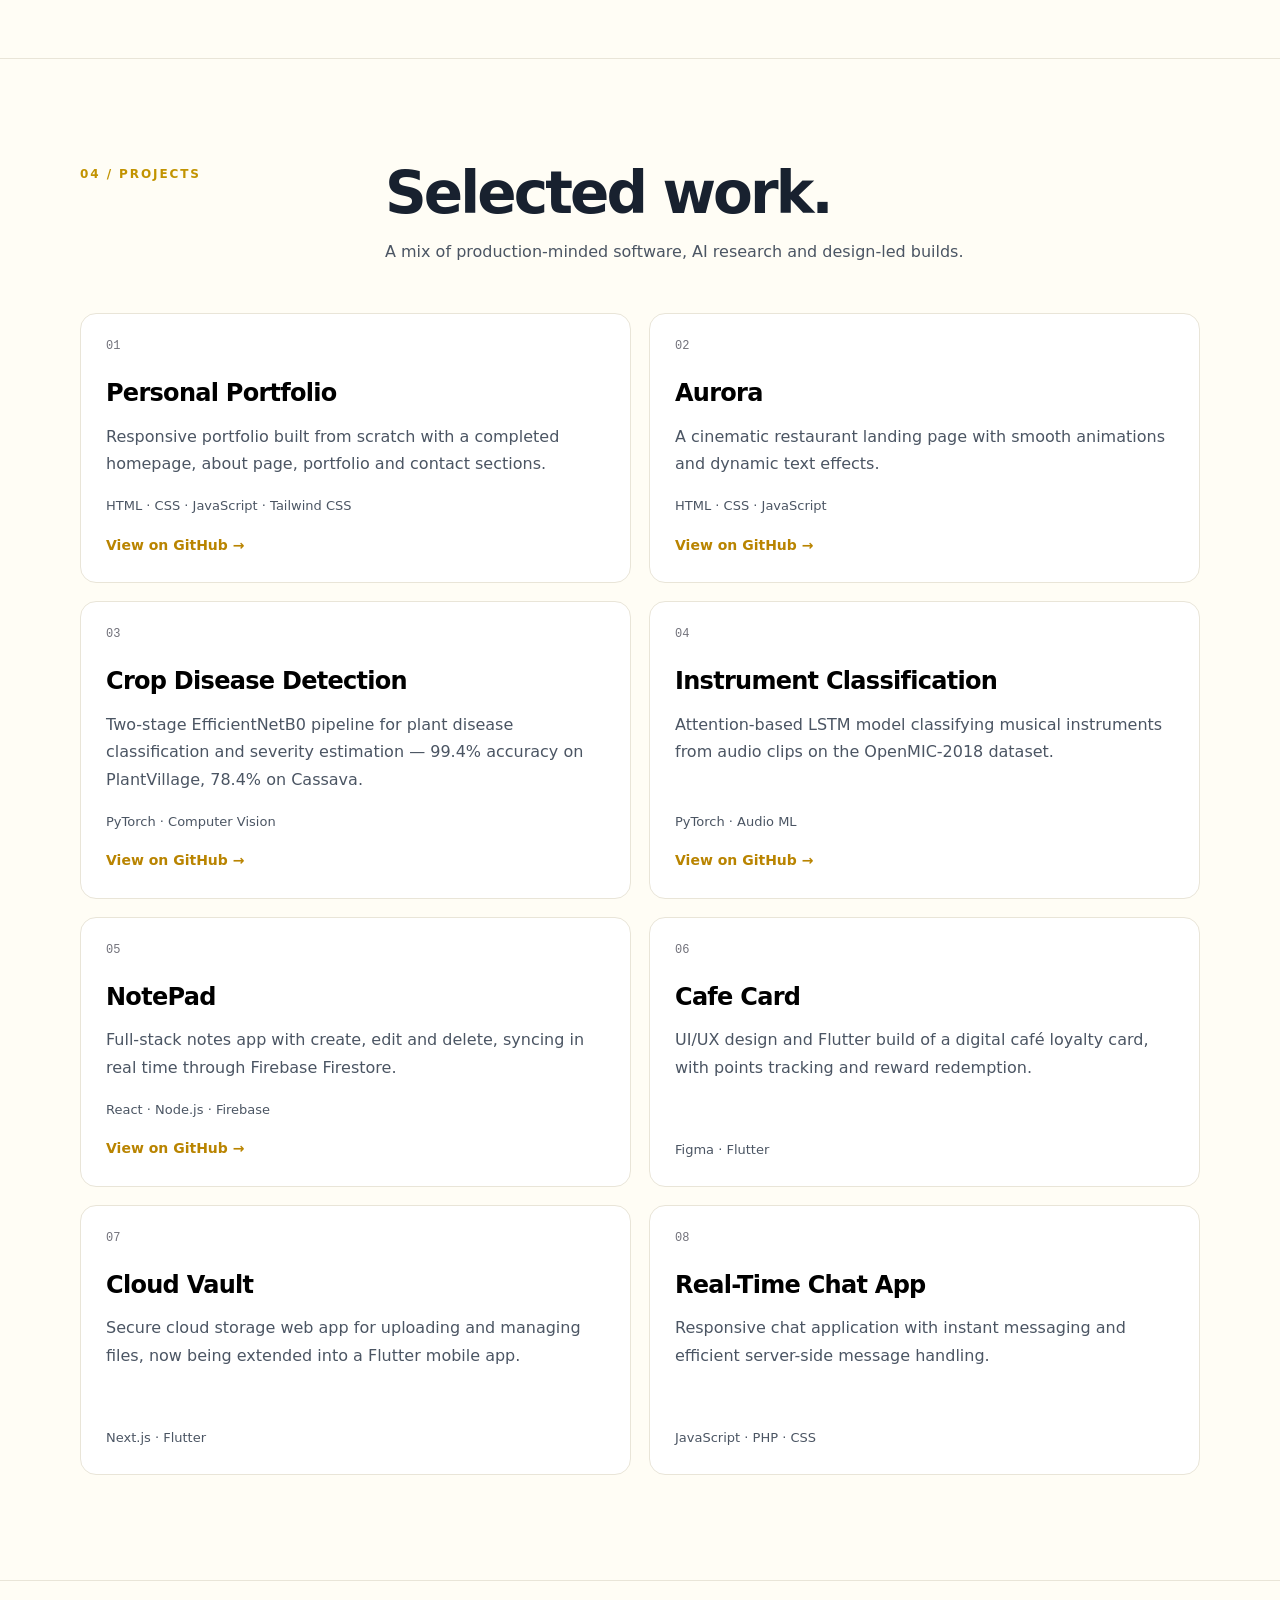
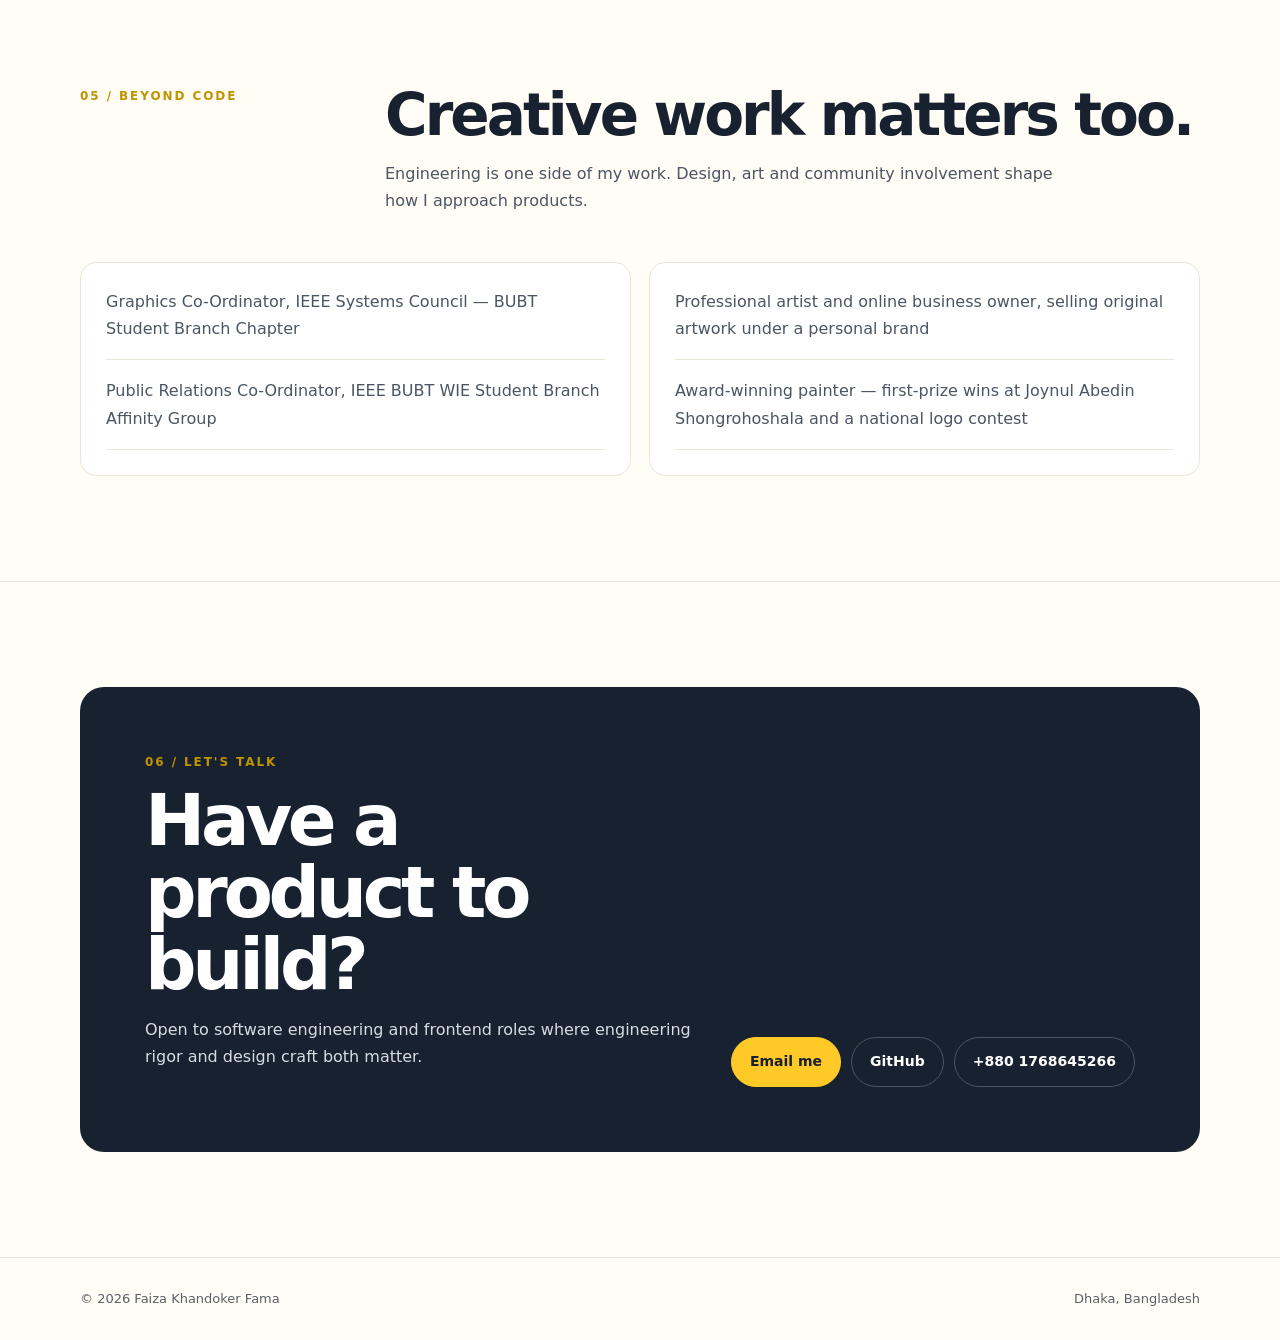
==== commit 724f079c: "Update index.html" ====
--- a/index.html
+++ b/index.html
@@ -9,7 +9,7 @@
 <body>
 <nav><div class="wrap nav"><a class="brand" href="#top">Faiza Khandoker Fama</a><div class="links"><a href="#about">About</a><a href="#skills">Skills</a><a href="#experience">Experience</a><a href="#projects">Projects</a><a href="#beyond">Beyond Code</a><a href="#contact">Contact</a></div></div></nav>
 <main id="top">
-<section class="hero"><div class="wrap hero-grid"><div><div class="eyebrow">Software Engineer · AI · Product Design</div><h1>Hi, I'm<br><span class="name">Faiza</span> Khandoker Fama</h1><p class="lead">I build full-stack and AI-powered products end to end — from LLM &amp; RAG pipelines to the interfaces people actually touch — grounded in a background in UI/UX and visual design.</p><div class="meta"><span>⌖ Dhaka, Bangladesh</span><a href="mailto:faizakhandoker2021@gmail.com">✉ faizakhandoker2021@gmail.com</a><a href="tel:+8801768645266">☎ +880 1768645266</a><a href="https://github.com/Faiza-338" target="_blank">◉ github.com/Faiza-338</a></div><div class="actions"><a class="btn primary" href="#projects">View My Work →</a><a class="btn" href="mailto:faizakhandoker2021@gmail.com">Let's Talk</a></div></div><div class="photo-wrap"><div class="photo-circle"><img src="faiza.jpg" alt="Faiza Khandoker Fama"></div></div></div></section>
+<section class="hero"><div class="wrap hero-grid"><div><div class="eyebrow">Software Engineer · AI · Product Design</div><h1>Hi, I'm<br><span class="name">Faiza</span> Khandoker Fama</h1><p class="lead">I build full-stack and AI-powered products end to end — from LLM &amp; RAG pipelines to the interfaces people actually touch — grounded in a background in UI/UX and visual design.</p><div class="meta"><span>⌖ Dhaka, Bangladesh</span><a href="mailto:faizakhandoker2021@gmail.com">✉ faizakhandoker2021@gmail.com</a><a href="tel:+8801768645266">☎ +880 1768645266</a><a href="https://github.com/Faiza-338" target="_blank">◉ github.com/Faiza-338</a></div><div class="actions"><a class="btn primary" href="#projects">View My Work →</a><a class="btn" href="mailto:faizakhandoker2021@gmail.com">Let's Talk</a></div></div><div class="photo-wrap"><div class="photo-circle"><img src="faiza.png" alt="Faiza Khandoker Fama"></div></div></div></section>
 <section id="about"><div class="wrap"><div class="section-head"><div class="kicker">01 / About</div><div><h2>Engineering with a product mindset.</h2><p>I care about both the system behind a product and the experience in front of it.</p></div></div><div class="about-grid"><div class="about-copy"><p>I'm a Computer Engineering graduate from Bangladesh University of Business &amp; Technology, currently working as a Junior Software Engineer at Logical Triangle Ltd., where I integrate LLM APIs and RAG pipelines and ship React/Node.js features.</p><p>I got here through frontend and product design — I still design in Figma before I build — so I care as much about how an interface feels as how the system behind it performs.</p><p>I'm looking for roles where I can apply that hybrid of engineering and design craft.</p></div><div class="facts"><div class="fact"><b>Current</b><span>Junior Software Engineer · Logical Triangle Ltd.</span></div><div class="fact"><b>Focus</b><span>LLMs, RAG, React, Node.js, Python</span></div><div class="fact"><b>Background</b><span>Computer Engineering · BUBT</span></div></div></div></div></section>
 <section id="skills"><div class="wrap"><div class="section-head"><div class="kicker">02 / Skills</div><div><h2>What I work with.</h2><p>A practical mix of engineering, AI, data, infrastructure and visual design.</p></div></div><div class="skill-groups"><div class="card"><h3>Engineering &amp; AI</h3><div class="tags"><span class="tag">Python</span><span class="tag">JavaScript</span><span class="tag">React</span><span class="tag">Node.js</span><span class="tag">Flutter</span><span class="tag">C / C++</span><span class="tag">LLM APIs</span><span class="tag">RAG</span><span class="tag">LangChain</span><span class="tag">PyTorch</span><span class="tag">TensorFlow</span><span class="tag">Scikit-learn</span></div></div><div class="card"><h3>Data &amp; Infrastructure</h3><div class="tags"><span class="tag">MongoDB</span><span class="tag">Firebase</span><span class="tag">MySQL</span><span class="tag">Pinecone</span><span class="tag">AWS</span><span class="tag">Git / GitHub</span><span class="tag">Pandas</span><span class="tag">NumPy</span></div></div><div class="card"><h3>Design &amp; Frontend</h3><div class="tags"><span class="tag">Figma</span><span class="tag">Tailwind CSS</span><span class="tag">HTML / CSS</span><span class="tag">Adobe Illustrator</span><span class="tag">Adobe Photoshop</span><span class="tag">Canva</span></div></div></div></div></section>
 <section id="experience"><div class="wrap"><div class="section-head"><div class="kicker">03 / Experience</div><div><h2>Where I've worked.</h2><p>Engineering, AI-assisted development and visual design across software and product work.</p></div></div><div class="timeline"><div class="job"><div class="date">2026 — Present</div><div><h3>Junior Software Engineer</h3><div class="company">Logical Triangle Ltd.</div><p>Architect and integrate LLM APIs and RAG pipelines in Python, and accelerate React/Node.js feature delivery by translating Figma prototypes into responsive, production interfaces.</p></div></div><div class="job"><div class="date">2025 — Present</div><div><h3>Graphic Designer</h3><div class="company">AppUpNext</div><p>Visual design work alongside engineering — bridging brand and product design.</p></div></div><div class="job"><div class="date">2024 — 2025</div><div><h3>Software Engineering Intern</h3><div class="company">Logical Triangle Ltd.</div><p>Streamlined QA with AI-assisted script generation, and supported data preprocessing and model evaluation for early ML projects using Pandas, NumPy and Scikit-learn.</p></div></div></div></div></section>
--- a/style.css
+++ b/style.css
@@ -16,9 +16,6 @@
 }
 .blue-glow {
   box-shadow: 0 0 35px rgba(59, 130, 246, 0.25);
-}
-.card {
-  color: black;
 }
 .card-hover {
   transition: all 0.3s ease;
@@ -222,7 +219,7 @@
 
 .about-copy {
   font-size: 20px;
-  color: #d4d4d8;
+  color: var(--muted);
 }
 
 .about-copy p {
@@ -351,7 +348,7 @@
 }
 
 .stack {
-  color: #d4d4d8;
+  color: var(--muted);
   font-size: 13px;
   margin-top: auto;
 }
@@ -378,7 +375,7 @@
 .beyond li {
   padding: 17px 0;
   border-bottom: 1px solid var(--line);
-  color: #d4d4d8;
+  color: var(--muted);
 }
 
 .beyond li:first-child {
@@ -640,6 +637,7 @@
 .card {
   background: #fff;
   border-color: var(--line);
+  color: black;
 }
 
 .tag {
